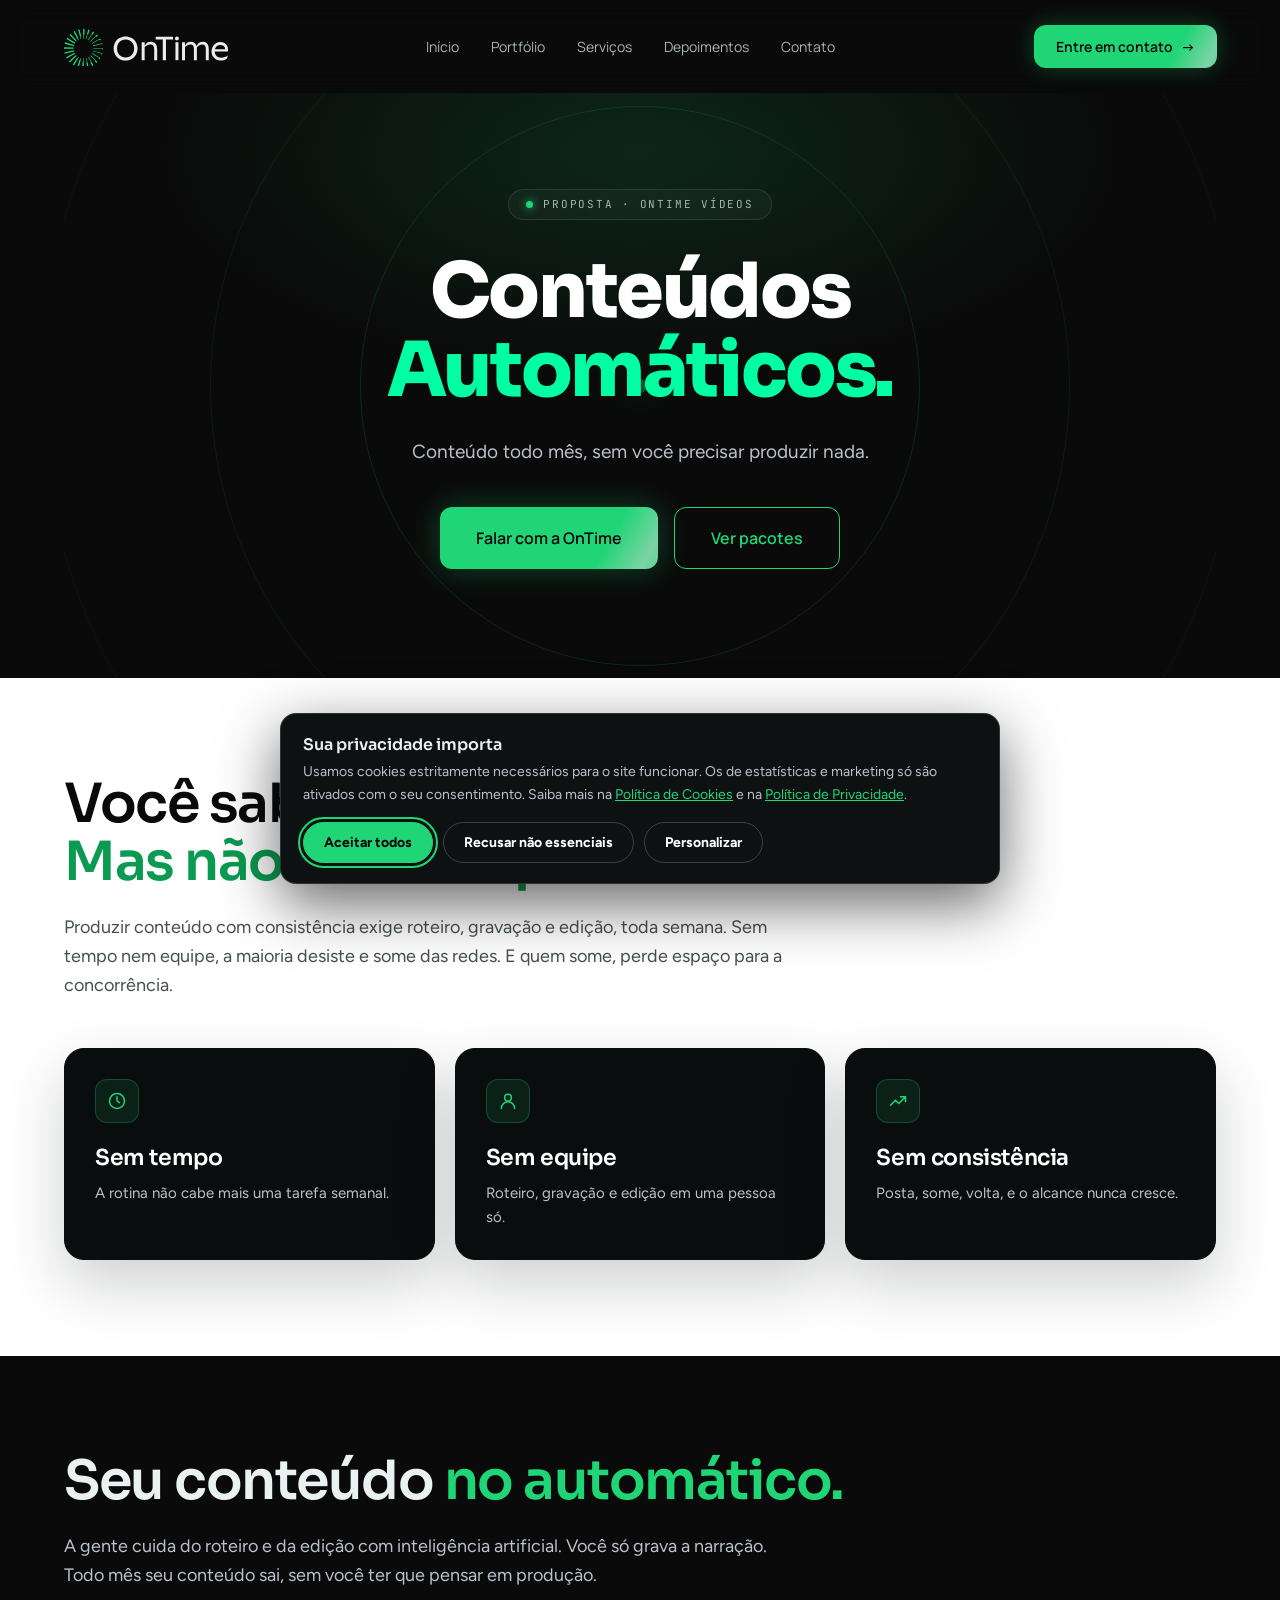
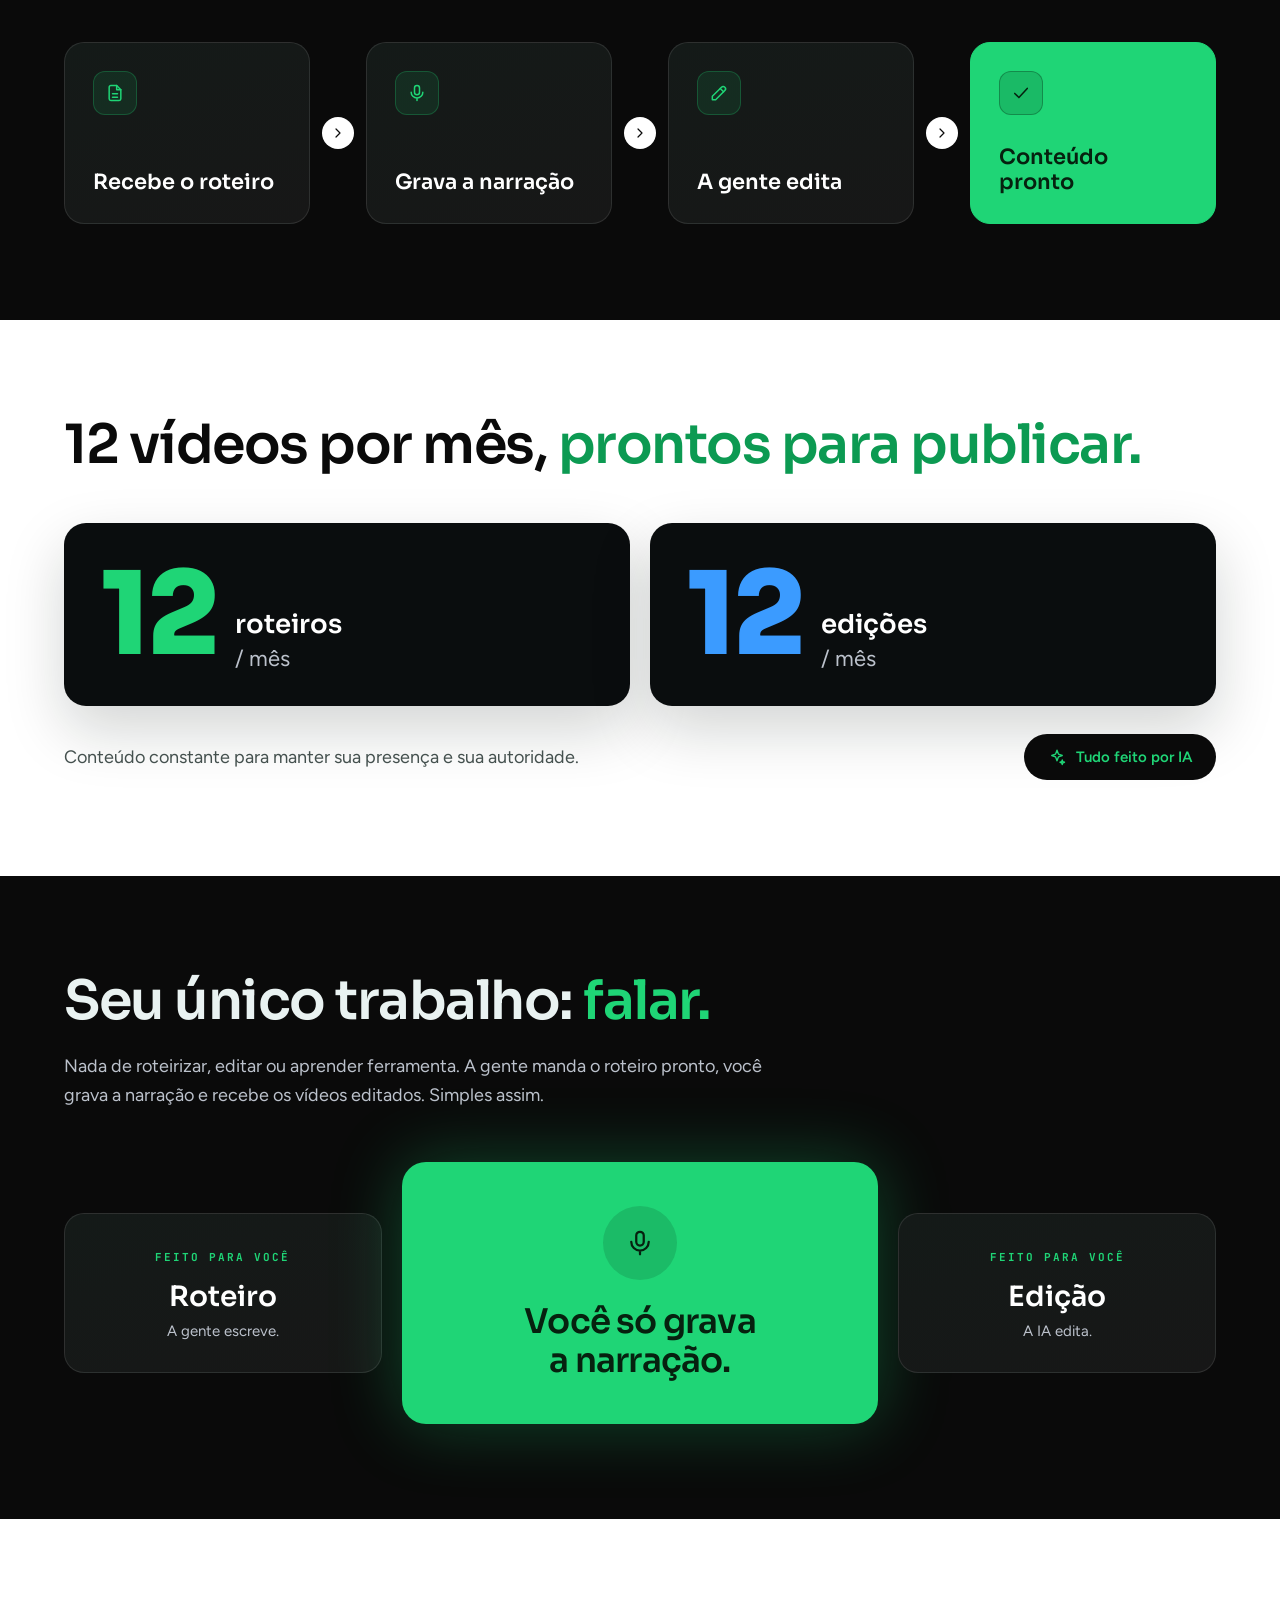
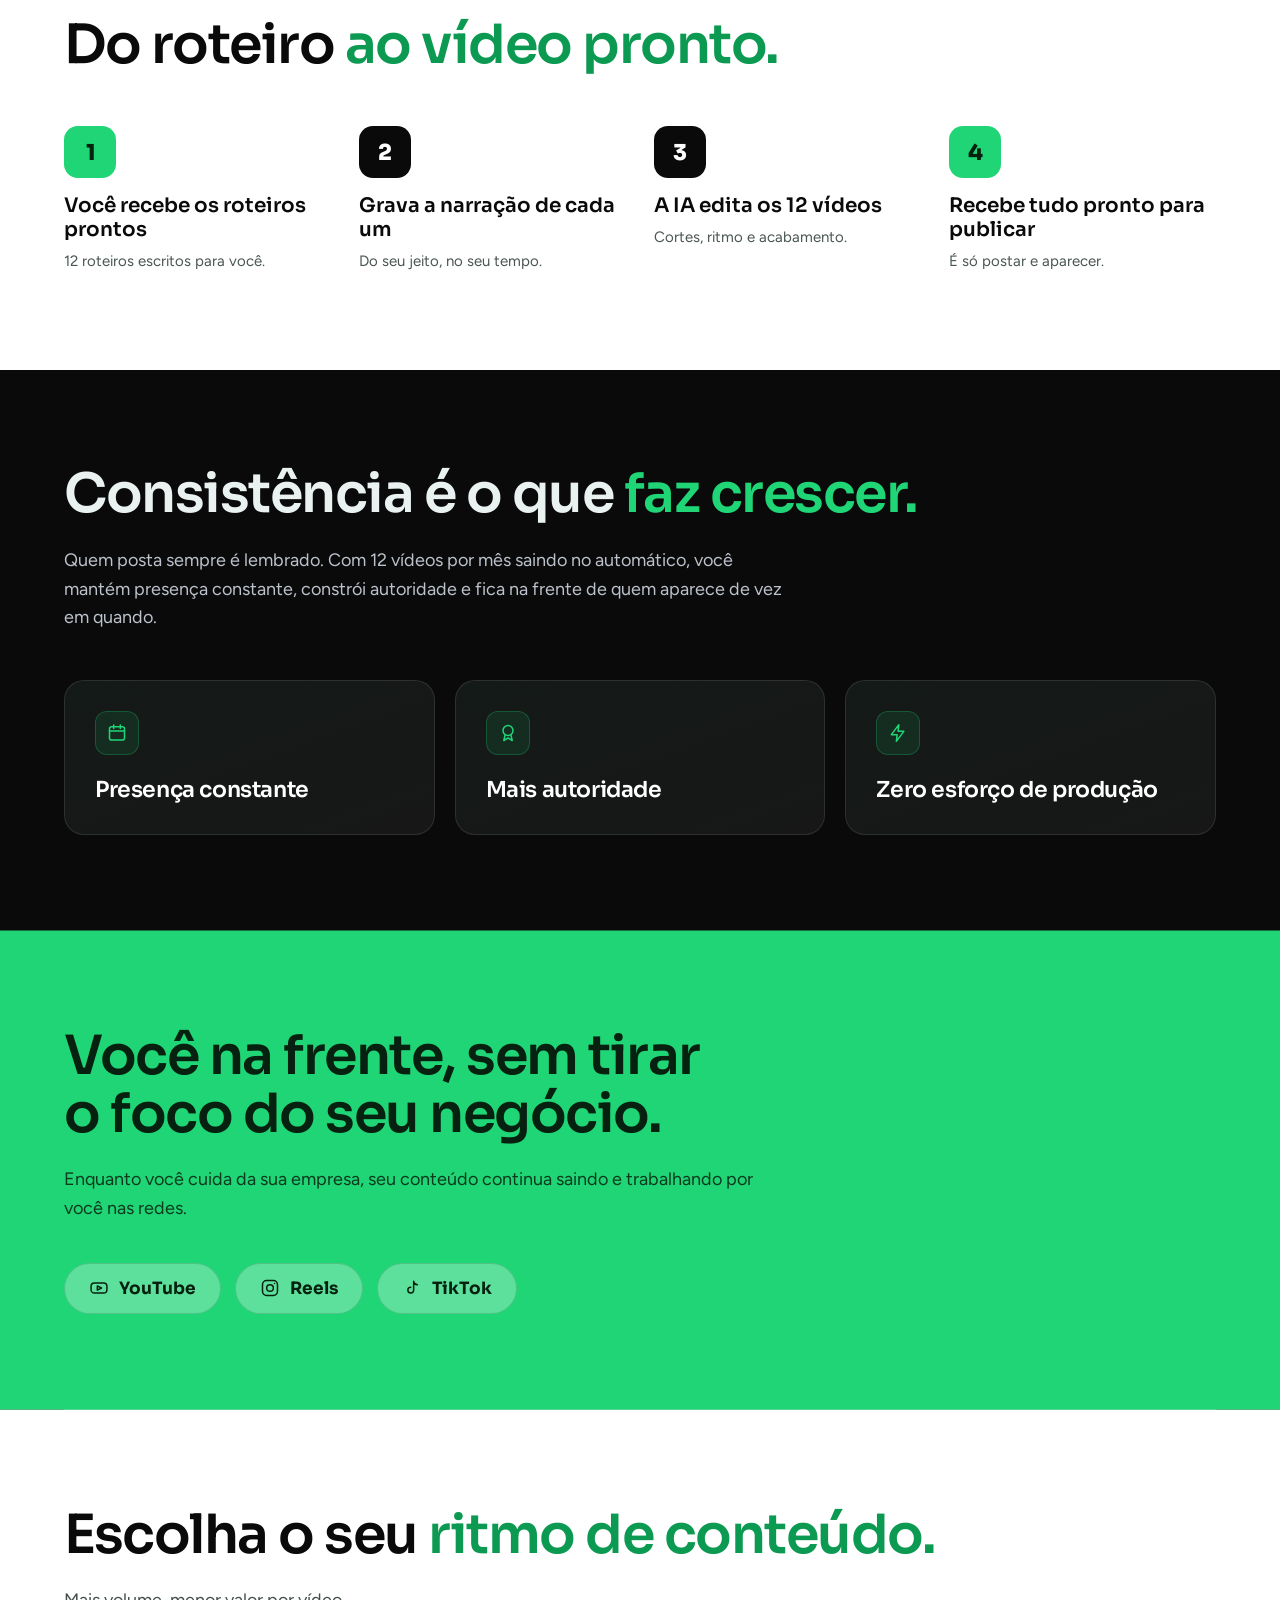
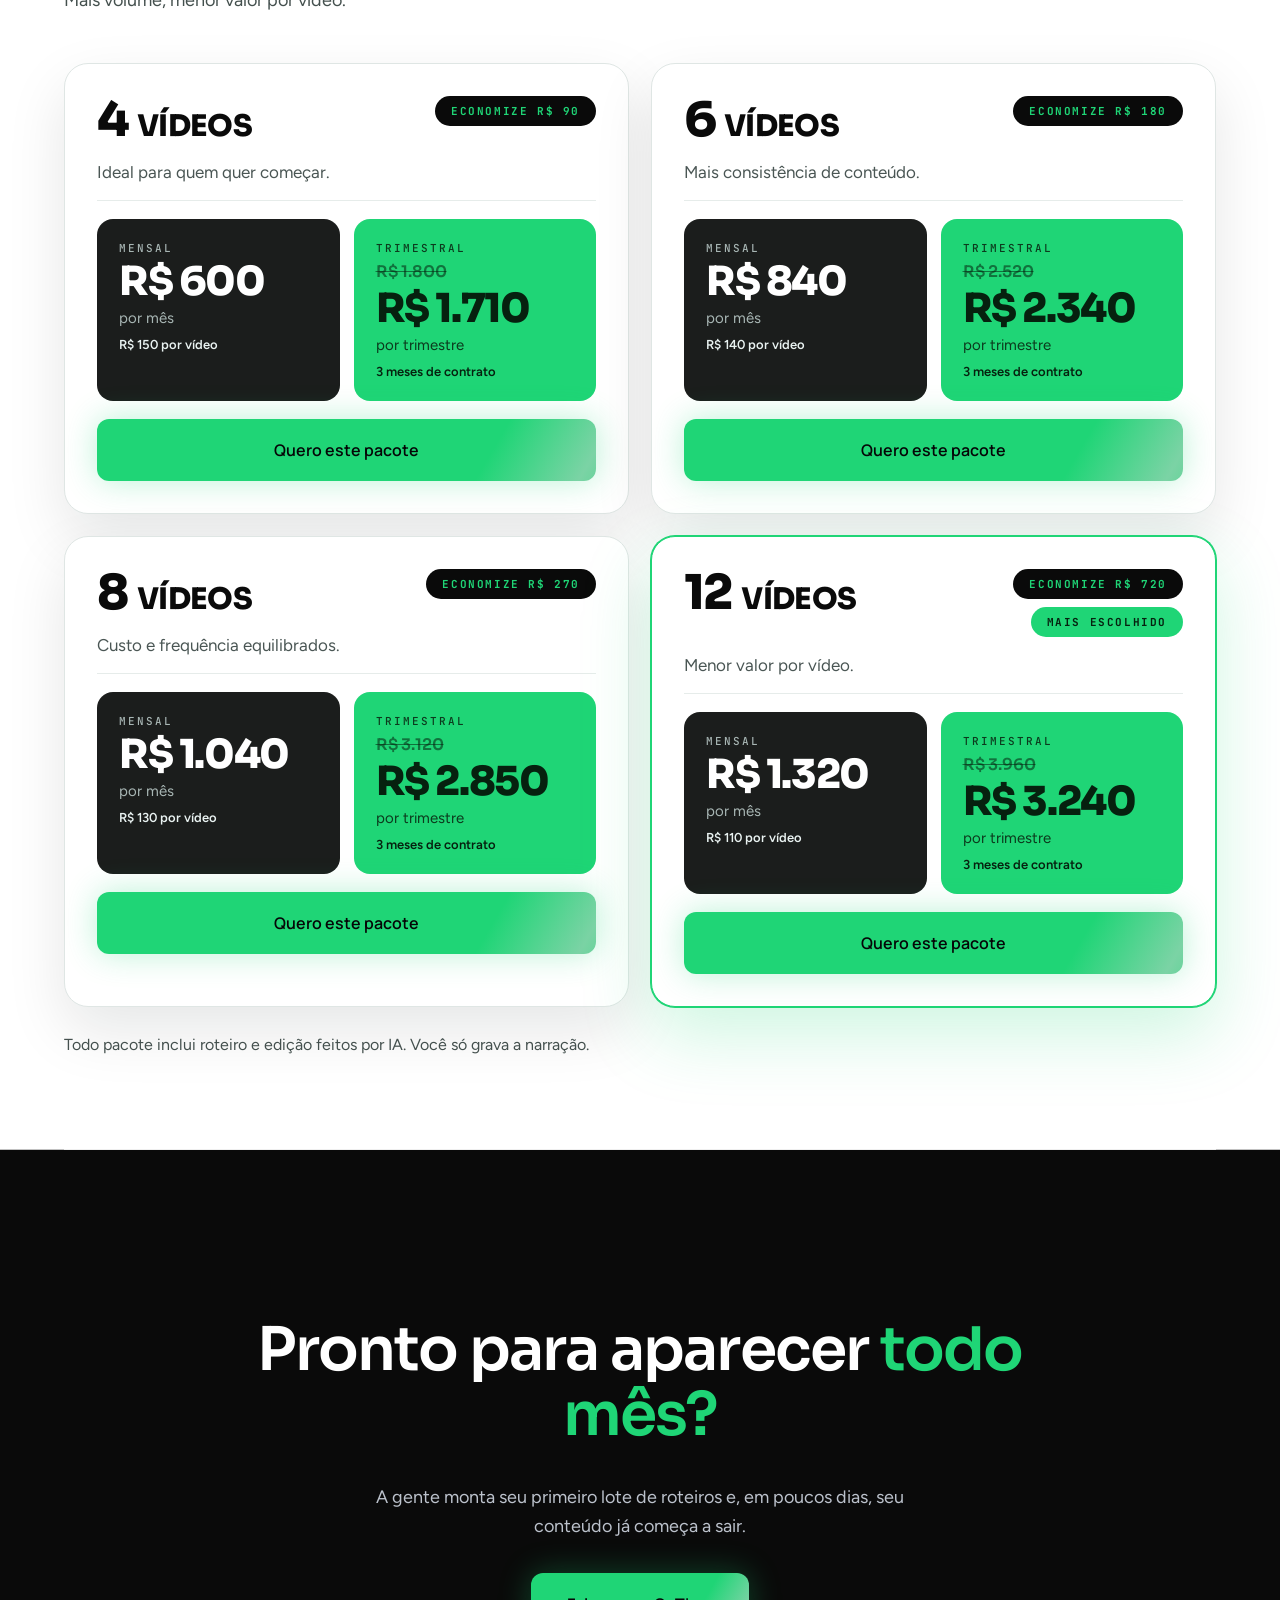
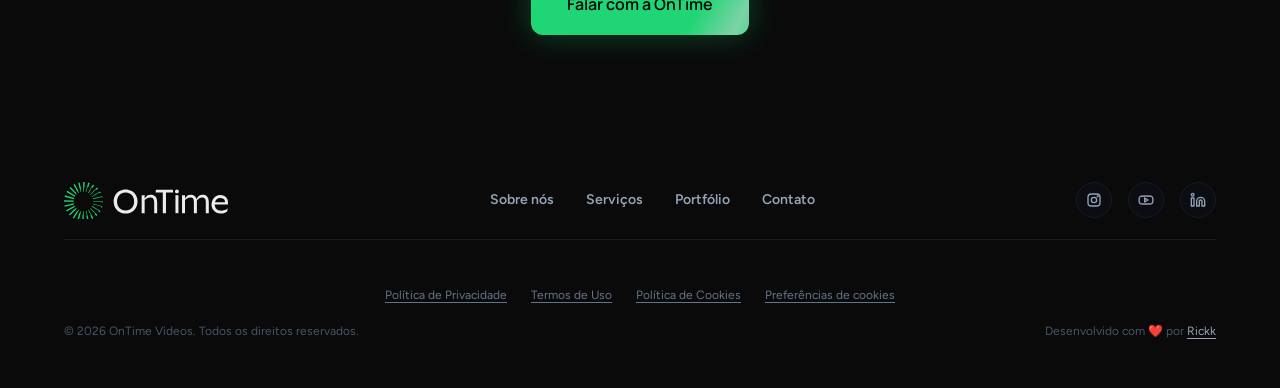
==== conteudos-automaticos/index.html @ 6edbee53 "Site OnTime Videos: landing, portfólio, páginas de serviços e painel Landing page estática com hero " ====
<!doctype html>
<html lang="pt-BR">
<head>
<meta charset="utf-8">
<meta name="viewport" content="width=device-width, initial-scale=1">
<title>Conteúdos Automáticos: Vídeos com IA todo mês, sem você produzir nada | OnTime</title>
<meta name="description" content="A OnTime escreve o roteiro e edita com inteligência artificial. Você só grava a narração e recebe de 4 a 12 vídeos por mês prontos para publicar.">
<link rel="canonical" href="https://www.ontimevideos.com/conteudos-automaticos/">
<meta name="robots" content="index,follow,max-image-preview:large">
<meta name="theme-color" content="#0a0a0a">
<meta name="color-scheme" content="dark">
<meta name="author" content="OnTime">
<meta property="og:type" content="website">
<meta property="og:site_name" content="OnTime">
<meta property="og:locale" content="pt_BR">
<meta property="og:title" content="Conteúdos Automáticos: Vídeos com IA todo mês, sem você produzir nada | OnTime">
<meta property="og:description" content="A OnTime escreve o roteiro e edita com inteligência artificial. Você só grava a narração e recebe de 4 a 12 vídeos por mês prontos para publicar.">
<meta property="og:url" content="https://www.ontimevideos.com/conteudos-automaticos/">
<meta property="og:image" content="https://www.ontimevideos.com/assets/og-image.png">
<meta property="og:image:width" content="1200">
<meta property="og:image:height" content="630">
<meta property="og:image:alt" content="OnTime: Faça seus vídeos com quem entende do assunto">
<meta name="twitter:card" content="summary_large_image">
<meta name="twitter:title" content="Conteúdos Automáticos: Vídeos com IA todo mês, sem você produzir nada | OnTime">
<meta name="twitter:description" content="A OnTime escreve o roteiro e edita com inteligência artificial. Você só grava a narração e recebe de 4 a 12 vídeos por mês prontos para publicar.">
<meta name="twitter:image" content="https://www.ontimevideos.com/assets/og-image.png">
<link rel="icon" href="../assets/favicon.svg" type="image/svg+xml">
<link rel="manifest" href="../manifest.webmanifest">
<script type="application/ld+json">{"@context":"https://schema.org","@type":"BreadcrumbList","itemListElement":[{"@type":"ListItem","position":1,"name":"Início","item":"https://www.ontimevideos.com/"},{"@type":"ListItem","position":2,"name":"Conteúdos Automáticos","item":"https://www.ontimevideos.com/conteudos-automaticos/"}]}</script>
<link rel="preconnect" href="https://fonts.googleapis.com">
<link rel="preconnect" href="https://fonts.gstatic.com" crossorigin>
<link href="https://fonts.googleapis.com/css2?family=Figtree:wght@400;600;700;800&family=JetBrains+Mono:wght@400;500&family=Manrope:wght@400;600&family=Sora:wght@200;300;400;600;800&display=swap" rel="stylesheet">
<link rel="stylesheet" href="../styles.css?v=110">
<link rel="stylesheet" href="../legal.css?v=25">
<link rel="stylesheet" href="../planejamento.css?v=4">
</head>
<body>
<script>document.documentElement.classList.add("js")</script>
<a class="skip" href="#conteudo">Pular para o conteúdo</a>
<header class="nav" id="top">
  <div class="nav__in">
    <a href="../" class="nav__logo" aria-label="OnTime"><svg xmlns="http://www.w3.org/2000/svg" viewBox="0 0 164 39" fill="none"><g fill="#1fd576"><path transform="translate(29.26 21.15)" d="M9.65 1.49L9.09 1.48C9.12 1.22 9.14 0.64 9.13 0.62L0.00 0.62L0.00 0.00L9.67 0.09L9.65 1.49Z"/><path transform="translate(0.39 23.18)" d="M9.70 1.20L0.34 3.62L0.00 2.26L9.42 0.00C9.49 0.41 9.58 0.81 9.70 1.20Z"/><path transform="translate(28.84 16.20)" d="M9.70 1.36L9.04 1.52C8.97 1.24 8.88 0.97 8.78 0.70L0.16 3.02C0.11 2.82 0.06 2.62 0.00 2.42L9.36 0.00L9.70 1.36Z"/><path transform="translate(2.06 25.73)" d="M9.10 0.98L0.68 5.75L0.00 4.52L8.33 0.00C8.39 0.20 8.46 0.40 8.53 0.60L8.79 0.45C8.89 0.63 8.99 0.81 9.10 0.98L9.10 0.98Z"/><path transform="translate(27.78 11.52)" d="M9.10 1.23L8.01 1.82C7.84 1.59 7.67 1.37 7.49 1.15L0.31 5.30C0.21 5.12 0.11 4.94 0.00 4.77L8.42 0.00L9.10 1.23L9.10 1.23Z"/><path transform="translate(4.91 28.25)" d="M7.88 0.44L0.97 7.23L0.00 6.22L6.55 0.00C6.66 0.19 6.77 0.38 6.88 0.57L7.44 0.01C7.58 0.16 7.73 0.30 7.88 0.44L7.88 0.44Z"/><path transform="translate(26.14 7.53)" d="M7.88 1.01L6.31 2.49C6.09 2.33 5.85 2.18 5.62 2.03L0.44 7.22C0.30 7.07 0.15 6.93 0.00 6.79L6.90 0.00L7.88 1.01L7.88 1.01Z"/><path transform="translate(8.76 29.87)" d="M6.12 0.31L1.20 8.65L0.00 7.93L4.38 0.79C4.52 0.96 4.68 1.13 4.83 1.29L5.58 0.00C5.75 0.11 5.93 0.21 6.12 0.31L6.12 0.31Z"/><path transform="translate(24.06 4.48)" d="M6.12 0.72L4.39 3.54C4.13 3.46 3.87 3.39 3.61 3.32L0.54 8.65C0.36 8.54 0.18 8.44 0.00 8.35L4.91 0.00L6.11 0.72L6.12 0.72Z"/><path transform="translate(0.00 20.36)" d="M9.67 1.49L0.00 1.40L0.02 0.00L9.71 0.26C9.68 0.55 9.67 1.38 9.67 1.49L9.67 1.49Z"/><path transform="translate(13.34 30.91)" d="M3.94 0.16L1.35 9.49L0.00 9.10L2.13 1.91C2.32 2.05 2.52 2.19 2.72 2.32L3.34 0.00C3.54 0.06 3.74 0.11 3.94 0.16L3.94 0.16Z"/><path transform="translate(21.66 2.60)" d="M3.94 0.39L2.64 4.75C2.38 4.75 2.12 4.75 1.86 4.76L0.60 9.49C0.40 9.43 0.20 9.38 0.00 9.34L2.59 0.00L3.94 0.39Z"/><path transform="translate(19.11 2.00)" d="M1.49 0.02L1.34 5.80C1.09 5.86 0.86 5.93 0.62 6.01L0.62 9.69C0.53 9.68 0.44 9.68 0.35 9.68C0.24 9.68 0.12 9.69 0.00 9.69L0.09 0.00L1.49 0.02Z"/><path transform="translate(18.33 31.31)" d="M1.49 0.00L1.40 9.69L0.00 9.67L0.17 3.24C0.40 3.33 0.64 3.42 0.87 3.51L0.87 0.00C0.96 0.01 1.05 0.01 1.14 0.01C1.26 0.01 1.37 0.00 1.49 0.00Z"/><path transform="translate(14.18 2.39)" d="M3.01 9.56C2.81 9.61 2.61 9.66 2.41 9.72L0.00 0.34L1.36 0.00L2.97 6.72C2.76 6.83 2.55 6.95 2.35 7.07L3.01 9.56L3.01 9.56Z"/><path transform="translate(21.75 30.89)" d="M1.65 9.72L0.44 4.64C0.70 4.68 0.96 4.71 1.22 4.73L0.00 0.16C0.20 0.12 0.40 0.06 0.59 0.00L3.01 9.38L1.65 9.72L1.65 9.72Z"/><path transform="translate(9.51 4.06)" d="M5.29 8.80C5.11 8.90 4.93 9.01 4.76 9.12L0.00 0.68L1.23 0.00L4.97 6.92C4.80 7.07 4.64 7.23 4.47 7.38L5.29 8.80L5.29 8.80Z"/><path transform="translate(24.14 29.82)" d="M4.07 9.12L2.19 5.66C2.46 5.62 2.73 5.56 2.99 5.51L0.00 0.31C0.18 0.22 0.36 0.11 0.53 0.00L5.29 8.43L4.07 9.12L4.07 9.12Z"/><path transform="translate(5.52 6.92)" d="M7.21 7.45C7.06 7.59 6.92 7.74 6.78 7.89L0.00 0.98L1.01 0.00L6.94 6.27C6.82 6.45 6.69 6.63 6.57 6.81L7.21 7.45L7.21 7.45Z"/><path transform="translate(26.21 28.19)" d="M6.20 7.89L4.35 5.93C4.60 5.81 4.85 5.67 5.09 5.54L0.00 0.44C0.15 0.30 0.30 0.15 0.44 0.00L7.21 6.92L6.20 7.89L6.20 7.89Z"/><path transform="translate(2.48 10.78)" d="M8.64 5.59C8.53 5.77 8.43 5.94 8.33 6.13L8.08 5.98L0.00 1.20L0.72 0.00L8.56 4.82C8.47 5.01 8.39 5.20 8.31 5.40L8.64 5.59L8.64 5.59Z"/><path transform="translate(27.82 26.10)" d="M7.91 6.12L6.52 5.26C6.72 5.06 6.91 4.86 7.10 4.64L0.00 0.54C0.11 0.36 0.21 0.18 0.31 0.00L8.64 4.92L7.91 6.12Z"/><path transform="translate(0.59 15.36)" d="M9.67 2.76C9.53 3.14 9.41 3.54 9.32 3.94L9.31 3.94L0.00 1.35L0.39 0.00L9.67 2.76Z"/><path transform="translate(28.87 23.70)" d="M9.09 3.94L8.24 3.69C8.36 3.43 8.47 3.17 8.58 2.90L0.00 0.60C0.06 0.40 0.11 0.20 0.15 0.00L9.47 2.59L9.09 3.94L9.09 3.94Z"/></g><g fill="#ececec"><path transform="translate(49.64 9.45)" d="M18.04 1.57C16.22 0.52 14.19 0.00 11.95 0.00C9.70 0.00 7.67 0.52 5.86 1.57C4.04 2.62 2.61 4.06 1.57 5.88C0.52 7.71 0.00 9.76 0.00 12.03C0.00 14.31 0.53 16.36 1.59 18.19C2.64 20.01 4.08 21.45 5.91 22.50C7.73 23.55 9.74 24.07 11.95 24.07C14.15 24.07 16.17 23.55 17.99 22.50C19.81 21.45 21.25 20.01 22.31 18.19C23.37 16.36 23.90 14.31 23.90 12.03C23.90 9.76 23.37 7.71 22.33 5.88C21.28 4.06 19.85 2.62 18.04 1.57L18.04 1.57ZM19.28 16.98C18.48 18.35 17.42 19.36 16.12 20.04C14.82 20.71 13.43 21.05 11.95 21.05C10.47 21.05 9.08 20.71 7.77 20.04C6.47 19.36 5.41 18.35 4.61 16.98C3.80 15.62 3.40 13.97 3.40 12.03C3.40 10.10 3.80 8.45 4.61 7.09C5.41 5.72 6.47 4.71 7.77 4.03C9.08 3.35 10.47 3.02 11.95 3.02C13.42 3.02 14.82 3.35 16.12 4.03C17.42 4.71 18.48 5.72 19.28 7.09C20.09 8.45 20.49 10.10 20.49 12.03C20.49 13.97 20.09 15.62 19.28 16.98Z"/><path transform="translate(77.67 14.86)" d="M9.19 0.00C7.80 0.00 6.60 0.28 5.50 0.75L2.98 3.69L2.98 0.36L0.00 0.36L0.00 18.30L2.98 18.30L2.98 5.26C3.97 4.19 5.85 2.63 8.51 2.63C11.03 2.63 12.52 3.91 12.52 7.78L12.52 18.30L15.50 18.30L15.50 7.53C15.50 2.13 12.73 0.00 9.19 0.00Z"/><path transform="translate(91.63 9.80)" d="M0.25 0.00L0.00 2.81L7.16 2.81L7.16 23.36L10.35 23.36L10.35 2.81L17.54 2.81L17.29 0.00L0.25 0.00Z"/><path transform="translate(111.45 15.22)" d="M2.98 0.00L0.00 0.00L0.00 17.94L2.98 17.94L2.98 0.00Z"/><path transform="translate(147.51 15.11)" d="M16.49 7.28C16.49 5.74 16.16 4.42 15.50 3.32C14.84 2.22 13.93 1.39 12.77 0.83C11.61 0.28 10.31 0.00 8.87 0.00C7.26 0.00 5.78 0.40 4.42 1.21C3.06 2.01 1.98 3.13 1.19 4.55C0.40 5.97 0.00 7.56 0.00 9.31C0.00 11.06 0.42 12.74 1.26 14.12C2.10 15.51 3.22 16.57 4.61 17.32C6.01 18.07 7.52 18.44 9.15 18.44C10.59 18.44 11.85 18.25 12.93 17.87C14.00 17.49 14.90 17.01 15.61 16.42L16.17 13.29L16.10 13.29C15.32 14.00 14.36 14.57 13.21 14.99C12.07 15.42 10.88 15.63 9.65 15.63C7.68 15.63 6.12 15.08 4.95 13.96C3.87 12.94 3.29 11.44 3.20 9.49L16.32 9.49C16.43 8.71 16.50 7.97 16.50 7.29L16.49 7.28ZM3.41 7.07C3.64 6.11 4.07 5.28 4.68 4.57C5.68 3.42 7.02 2.84 8.73 2.84C10.15 2.84 11.29 3.21 12.17 3.94C13.04 4.68 13.52 5.72 13.59 7.07L3.41 7.07L3.41 7.07Z"/><path transform="translate(110.97 9.45)" d="M1.95 3.91C3.03 3.91 3.90 3.03 3.90 1.95C3.90 0.87 3.03 0.00 1.95 0.00C0.87 0.00 0.00 0.87 0.00 1.95C0.00 3.03 0.87 3.91 1.95 3.91Z"/><path transform="translate(118.03 14.86)" d="M20.75 0.00C19.30 0.00 17.91 0.39 16.63 1.14L14.40 4.23C13.51 0.96 11.31 0.00 8.97 0.00C7.55 0.00 6.21 0.36 5.04 1.00L2.98 3.70L2.98 0.36L0.00 0.36L0.00 18.30L2.98 18.30L2.98 5.26C4.01 4.19 5.64 2.63 8.51 2.63C10.71 2.63 11.88 3.55 11.88 7.28L11.88 18.30L14.86 18.30L14.86 5.59C15.87 4.29 17.66 2.63 20.32 2.63C22.20 2.63 23.77 3.45 23.77 7.28L23.77 18.30L26.75 18.30L26.75 7.03C26.75 1.63 23.66 0.00 20.75 0.00L20.75 0.00Z"/></g></svg></a>
    <nav class="nav__links" aria-label="Principal">
      <a href="../">Início</a>
      <a href="../portfolio/">Portfólio</a>
      <a href="../#servicos">Serviços</a>
      <a href="../#depoimentos">Depoimentos</a>
      <a href="#contato">Contato</a>
    </nav>
    <a href="https://api.whatsapp.com/send/?phone=14693275704&amp;text=Vim+pelo+site+da+OnTime+e+quero+saber+mais+sobre+as+edi%C3%A7%C3%B5es&amp;type=phone_number&amp;app_absent=0" class="nav__cta" target="_blank" rel="noopener noreferrer">Entre em contato</a>
  </div>
</header>

<main id="conteudo" tabindex="-1">
  <section class="pe-hero wrap">
    <span class="rec"><i></i>PROPOSTA · ONTIME VÍDEOS</span>
    <h1>Conteúdos <span class="g">Automáticos.</span></h1>
    <p class="pe-hero__sub">Conteúdo todo mês, sem você precisar produzir nada.</p>
    <div class="pe-hero__ctas">
      <a href="https://api.whatsapp.com/send/?phone=14693275704&amp;text=Vim+pelo+site+da+OnTime+e+quero+saber+mais+sobre+os+Conte%C3%BAdos+Autom%C3%A1ticos&amp;type=phone_number&amp;app_absent=0" class="btn btn--grad" target="_blank" rel="noopener noreferrer">Falar com a OnTime</a>
      <a href="#pacotes" class="btn btn--outline">Ver pacotes</a>
    </div>
    <div class="pe-rings" aria-hidden="true"><i></i><i></i><i></i><b></b></div>
  </section>

  <section class="pe-sec wrap light" aria-labelledby="ca-problema">
    <header class="pe-head reveal"><h2 id="ca-problema">Você sabe que precisa postar.<br><span class="g">Mas não tem tempo.</span></h2>
    <p>Produzir conteúdo com consistência exige roteiro, gravação e edição, toda semana. Sem tempo nem equipe, a maioria desiste e some das redes. E quem some, perde espaço para a concorrência.</p></header>
    <div class="pe-c3"><article class="pe-card reveal"><span class="pe-ico"><svg width="20" height="20" viewBox="0 0 24 24" fill="none" stroke="currentColor" stroke-width="1.8" stroke-linecap="round" stroke-linejoin="round" aria-hidden="true"><circle cx="12" cy="12" r="9"/><path d="M12 7v5l3 2"/></svg></span><h3>Sem tempo</h3><p>A rotina não cabe mais uma tarefa semanal.</p></article><article class="pe-card reveal"><span class="pe-ico"><svg width="20" height="20" viewBox="0 0 24 24" fill="none" stroke="currentColor" stroke-width="1.8" stroke-linecap="round" stroke-linejoin="round" aria-hidden="true"><circle cx="12" cy="8" r="4"/><path d="M4 21a8 8 0 0 1 16 0"/></svg></span><h3>Sem equipe</h3><p>Roteiro, gravação e edição em uma pessoa só.</p></article><article class="pe-card reveal"><span class="pe-ico"><svg width="20" height="20" viewBox="0 0 24 24" fill="none" stroke="currentColor" stroke-width="1.8" stroke-linecap="round" stroke-linejoin="round" aria-hidden="true"><path d="m3 17 6-6 4 4 8-8M15 7h6v6"/></svg></span><h3>Sem consistência</h3><p>Posta, some, volta, e o alcance nunca cresce.</p></article></div>
  </section>

  <section class="pe-sec wrap" aria-labelledby="ca-solucao">
    <header class="pe-head reveal"><h2 id="ca-solucao">Seu conteúdo <span class="g">no automático.</span></h2>
    <p>A gente cuida do roteiro e da edição com inteligência artificial. Você só grava a narração. Todo mês seu conteúdo sai, sem você ter que pensar em produção.</p></header>
    <div class="pe-flow ca-flow"><article class="pe-flow__c reveal"><span class="pe-ico"><svg width="20" height="20" viewBox="0 0 24 24" fill="none" stroke="currentColor" stroke-width="1.8" stroke-linecap="round" stroke-linejoin="round" aria-hidden="true"><path d="M14 3H7a2 2 0 0 0-2 2v14a2 2 0 0 0 2 2h10a2 2 0 0 0 2-2V8z"/><path d="M14 3v5h5M9 13h6M9 17h6"/></svg></span><h3>Recebe o roteiro</h3></article><span class="pe-flow__a" aria-hidden="true"><svg width="16" height="16" viewBox="0 0 24 24" fill="none" stroke="currentColor" stroke-width="1.8" stroke-linecap="round" stroke-linejoin="round" aria-hidden="true"><path d="m9 6 6 6-6 6"/></svg></span><article class="pe-flow__c reveal"><span class="pe-ico"><svg width="20" height="20" viewBox="0 0 24 24" fill="none" stroke="currentColor" stroke-width="1.8" stroke-linecap="round" stroke-linejoin="round" aria-hidden="true"><rect x="9" y="3" width="6" height="11" rx="3"/><path d="M5 11a7 7 0 0 0 14 0M12 18v3"/></svg></span><h3>Grava a narração</h3></article><span class="pe-flow__a" aria-hidden="true"><svg width="16" height="16" viewBox="0 0 24 24" fill="none" stroke="currentColor" stroke-width="1.8" stroke-linecap="round" stroke-linejoin="round" aria-hidden="true"><path d="m9 6 6 6-6 6"/></svg></span><article class="pe-flow__c reveal"><span class="pe-ico"><svg width="20" height="20" viewBox="0 0 24 24" fill="none" stroke="currentColor" stroke-width="1.8" stroke-linecap="round" stroke-linejoin="round" aria-hidden="true"><path d="M4 20h4L19 9a2.8 2.8 0 0 0-4-4L4 16z"/><path d="m13.5 6.5 4 4"/></svg></span><h3>A gente edita</h3></article><span class="pe-flow__a" aria-hidden="true"><svg width="16" height="16" viewBox="0 0 24 24" fill="none" stroke="currentColor" stroke-width="1.8" stroke-linecap="round" stroke-linejoin="round" aria-hidden="true"><path d="m9 6 6 6-6 6"/></svg></span><article class="pe-flow__c reveal pe-flow__last"><span class="pe-ico"><svg width="20" height="20" viewBox="0 0 24 24" fill="none" stroke="currentColor" stroke-width="1.8" stroke-linecap="round" stroke-linejoin="round" aria-hidden="true"><path d="m4.5 12.5 5 5 10-11"/></svg></span><h3>Conteúdo pronto</h3></article></div>
  </section>

  <section class="pe-sec wrap light" aria-labelledby="ca-recebe">
    <header class="pe-head reveal"><h2 id="ca-recebe">12 vídeos por mês, <span class="g">prontos para publicar.</span></h2></header>
    <div class="ca-stats">
      <article class="ca-stat reveal"><strong class="pe-n pe-n--g" data-count="12">12</strong><div><h3>roteiros</h3><p>/ mês</p></div></article>
      <article class="ca-stat reveal"><strong class="pe-n pe-n--b" data-count="12">12</strong><div><h3>edições</h3><p>/ mês</p></div></article>
    </div>
    <div class="ca-line reveal"><p>Conteúdo constante para manter sua presença e sua autoridade.</p><span class="ca-ai"><svg width="18" height="18" viewBox="0 0 24 24" fill="none" stroke="currentColor" stroke-width="1.8" stroke-linecap="round" stroke-linejoin="round" aria-hidden="true"><path d="M12 3l1.9 5.1L19 10l-5.1 1.9L12 17l-1.9-5.1L5 10l5.1-1.9z"/><path d="M19 16l.8 2.2L22 19l-2.2.8L19 22l-.8-2.2L16 19l2.2-.8z"/></svg>Tudo feito por IA</span></div>
  </section>

  <section class="pe-sec wrap" aria-labelledby="ca-esforco">
    <header class="pe-head reveal"><h2 id="ca-esforco">Seu único trabalho: <span class="g">falar.</span></h2>
    <p>Nada de roteirizar, editar ou aprender ferramenta. A gente manda o roteiro pronto, você grava a narração e recebe os vídeos editados. Simples assim.</p></header>
    <div class="ca-trio">
      <article class="ca-side reveal"><span class="ca-side__k">FEITO PARA VOCÊ</span><h3>Roteiro</h3><p>A gente escreve.</p></article>
      <article class="ca-mid reveal"><span class="ca-mid__ico"><svg width="20" height="20" viewBox="0 0 24 24" fill="none" stroke="currentColor" stroke-width="1.8" stroke-linecap="round" stroke-linejoin="round" aria-hidden="true"><rect x="9" y="3" width="6" height="11" rx="3"/><path d="M5 11a7 7 0 0 0 14 0M12 18v3"/></svg></span><h3>Você só grava<br>a narração.</h3></article>
      <article class="ca-side reveal"><span class="ca-side__k">FEITO PARA VOCÊ</span><h3>Edição</h3><p>A IA edita.</p></article>
    </div>
  </section>

  <section class="pe-sec wrap light" aria-labelledby="ca-como">
    <header class="pe-head reveal"><h2 id="ca-como">Do roteiro <span class="g">ao vídeo pronto.</span></h2></header>
    <ol class="pe-steps ca-steps"><li class="reveal is-g"><b>1</b><h3>Você recebe os roteiros prontos</h3><p>12 roteiros escritos para você.</p></li><li class="reveal"><b>2</b><h3>Grava a narração de cada um</h3><p>Do seu jeito, no seu tempo.</p></li><li class="reveal"><b>3</b><h3>A IA edita os 12 vídeos</h3><p>Cortes, ritmo e acabamento.</p></li><li class="reveal is-g"><b>4</b><h3>Recebe tudo pronto para publicar</h3><p>É só postar e aparecer.</p></li></ol>
  </section>

  <section class="pe-sec wrap" aria-labelledby="ca-porque">
    <header class="pe-head reveal"><h2 id="ca-porque">Consistência é o que <span class="g">faz crescer.</span></h2>
    <p>Quem posta sempre é lembrado. Com 12 vídeos por mês saindo no automático, você mantém presença constante, constrói autoridade e fica na frente de quem aparece de vez em quando.</p></header>
    <div class="pe-c3"><article class="pe-card reveal"><span class="pe-ico"><svg width="20" height="20" viewBox="0 0 24 24" fill="none" stroke="currentColor" stroke-width="1.8" stroke-linecap="round" stroke-linejoin="round" aria-hidden="true"><rect x="3" y="4.5" width="18" height="16" rx="2.5"/><path d="M3 9.5h18M8 2.5v4M16 2.5v4"/></svg></span><h3>Presença constante</h3></article><article class="pe-card reveal"><span class="pe-ico"><svg width="20" height="20" viewBox="0 0 24 24" fill="none" stroke="currentColor" stroke-width="1.8" stroke-linecap="round" stroke-linejoin="round" aria-hidden="true"><circle cx="12" cy="9" r="6"/><path d="m8.5 14-1.5 7 5-3 5 3-1.5-7"/></svg></span><h3>Mais autoridade</h3></article><article class="pe-card reveal"><span class="pe-ico"><svg width="20" height="20" viewBox="0 0 24 24" fill="none" stroke="currentColor" stroke-width="1.8" stroke-linecap="round" stroke-linejoin="round" aria-hidden="true"><path d="M13 2 4 14h7l-1 8 9-12h-7z"/></svg></span><h3>Zero esforço de produção</h3></article></div>
  </section>

  <section class="pe-sec wrap pe-green" aria-labelledby="ca-resultado">
    <header class="pe-head reveal"><h2 id="ca-resultado">Você na frente, sem tirar<br>o foco do seu negócio.</h2>
    <p>Enquanto você cuida da sua empresa, seu conteúdo continua saindo e trabalhando por você nas redes.</p></header>
    <div class="ca-chips reveal"><span><svg width="20" height="20" viewBox="0 0 24 24" fill="none" stroke="currentColor" stroke-width="1.8" stroke-linecap="round" stroke-linejoin="round" aria-hidden="true"><rect x="2.5" y="6" width="19" height="12" rx="4"/><path d="m10 9.5 5 2.5-5 2.5z"/></svg>YouTube</span><span><svg width="20" height="20" viewBox="0 0 24 24" fill="none" stroke="currentColor" stroke-width="1.8" stroke-linecap="round" stroke-linejoin="round" aria-hidden="true"><rect x="3" y="3" width="18" height="18" rx="5"/><circle cx="12" cy="12" r="4"/><path d="M17.5 6.5h.01"/></svg>Reels</span><span><svg width="20" height="20" viewBox="0 0 24 24" fill="none" stroke="currentColor" stroke-width="1.8" stroke-linecap="round" stroke-linejoin="round" aria-hidden="true"><path d="M14 4v10.5a3.5 3.5 0 1 1-3.5-3.5M14 4c.4 2.4 2 4 4.5 4.2"/></svg>TikTok</span></div>
  </section>

  <section class="pe-sec wrap light" id="pacotes" aria-labelledby="ca-pacotes">
    <header class="pe-head reveal"><h2 id="ca-pacotes">Escolha o seu <span class="g">ritmo de conteúdo.</span></h2>
    <p>Mais volume, menor valor por vídeo.</p></header>
    <div class="ca-plans"><article class="ca-plan reveal"><div class="ca-plan__top"><h3>4 <span>VÍDEOS</span></h3><div class="ca-tags"><span class="ca-eco">ECONOMIZE R$ 90</span></div></div><p class="ca-plan__d">Ideal para quem quer começar.</p><div class="ca-boxes"><div class="ca-box"><span class="ca-box__k">MENSAL</span><strong>R$ 600</strong><small>por mês</small><em>R$ 150 por vídeo</em></div><div class="ca-box ca-box--g"><span class="ca-box__k">TRIMESTRAL</span><s>R$ 1.800</s><strong>R$ 1.710</strong><small>por trimestre</small><em>3 meses de contrato</em></div></div><a href="https://api.whatsapp.com/send/?phone=14693275704&amp;text=Vim+pelo+site+da+OnTime+e+quero+o+pacote+de+4+v%C3%ADdeos+de+Conte%C3%BAdos+Autom%C3%A1ticos&amp;type=phone_number&amp;app_absent=0" class="btn btn--grad" target="_blank" rel="noopener noreferrer">Quero este pacote</a></article><article class="ca-plan reveal"><div class="ca-plan__top"><h3>6 <span>VÍDEOS</span></h3><div class="ca-tags"><span class="ca-eco">ECONOMIZE R$ 180</span></div></div><p class="ca-plan__d">Mais consistência de conteúdo.</p><div class="ca-boxes"><div class="ca-box"><span class="ca-box__k">MENSAL</span><strong>R$ 840</strong><small>por mês</small><em>R$ 140 por vídeo</em></div><div class="ca-box ca-box--g"><span class="ca-box__k">TRIMESTRAL</span><s>R$ 2.520</s><strong>R$ 2.340</strong><small>por trimestre</small><em>3 meses de contrato</em></div></div><a href="https://api.whatsapp.com/send/?phone=14693275704&amp;text=Vim+pelo+site+da+OnTime+e+quero+o+pacote+de+6+v%C3%ADdeos+de+Conte%C3%BAdos+Autom%C3%A1ticos&amp;type=phone_number&amp;app_absent=0" class="btn btn--grad" target="_blank" rel="noopener noreferrer">Quero este pacote</a></article><article class="ca-plan reveal"><div class="ca-plan__top"><h3>8 <span>VÍDEOS</span></h3><div class="ca-tags"><span class="ca-eco">ECONOMIZE R$ 270</span></div></div><p class="ca-plan__d">Custo e frequência equilibrados.</p><div class="ca-boxes"><div class="ca-box"><span class="ca-box__k">MENSAL</span><strong>R$ 1.040</strong><small>por mês</small><em>R$ 130 por vídeo</em></div><div class="ca-box ca-box--g"><span class="ca-box__k">TRIMESTRAL</span><s>R$ 3.120</s><strong>R$ 2.850</strong><small>por trimestre</small><em>3 meses de contrato</em></div></div><a href="https://api.whatsapp.com/send/?phone=14693275704&amp;text=Vim+pelo+site+da+OnTime+e+quero+o+pacote+de+8+v%C3%ADdeos+de+Conte%C3%BAdos+Autom%C3%A1ticos&amp;type=phone_number&amp;app_absent=0" class="btn btn--grad" target="_blank" rel="noopener noreferrer">Quero este pacote</a></article><article class="ca-plan ca-plan--best reveal"><div class="ca-plan__top"><h3>12 <span>VÍDEOS</span></h3><div class="ca-tags"><span class="ca-eco">ECONOMIZE R$ 720</span><span class="ca-best">MAIS ESCOLHIDO</span></div></div><p class="ca-plan__d">Menor valor por vídeo.</p><div class="ca-boxes"><div class="ca-box"><span class="ca-box__k">MENSAL</span><strong>R$ 1.320</strong><small>por mês</small><em>R$ 110 por vídeo</em></div><div class="ca-box ca-box--g"><span class="ca-box__k">TRIMESTRAL</span><s>R$ 3.960</s><strong>R$ 3.240</strong><small>por trimestre</small><em>3 meses de contrato</em></div></div><a href="https://api.whatsapp.com/send/?phone=14693275704&amp;text=Vim+pelo+site+da+OnTime+e+quero+o+pacote+de+12+v%C3%ADdeos+de+Conte%C3%BAdos+Autom%C3%A1ticos&amp;type=phone_number&amp;app_absent=0" class="btn btn--grad" target="_blank" rel="noopener noreferrer">Quero este pacote</a></article></div>
    <p class="ca-note reveal">Todo pacote inclui roteiro e edição feitos por IA. Você só grava a narração.</p>
  </section>

  <section class="pe-sec wrap pe-final" id="contato" aria-labelledby="ca-fim">
    <h2 class="pe-final__t reveal" id="ca-fim">Pronto para aparecer <span class="g">todo mês?</span></h2>
    <p class="ca-final__p reveal">A gente monta seu primeiro lote de roteiros e, em poucos dias, seu conteúdo já começa a sair.</p>
    <a href="https://api.whatsapp.com/send/?phone=14693275704&amp;text=Vim+pelo+site+da+OnTime+e+quero+saber+mais+sobre+os+Conte%C3%BAdos+Autom%C3%A1ticos&amp;type=phone_number&amp;app_absent=0" class="btn btn--grad reveal" target="_blank" rel="noopener noreferrer">Falar com a OnTime</a>
  </section>
</main>

<footer class="footer reveal">
  <div class="wrap">
    <div class="footer__top">
      <a href="../" class="nav__logo" aria-label="OnTime"><svg xmlns="http://www.w3.org/2000/svg" viewBox="0 0 164 39" fill="none"><g fill="#1fd576"><path transform="translate(29.26 21.15)" d="M9.65 1.49L9.09 1.48C9.12 1.22 9.14 0.64 9.13 0.62L0.00 0.62L0.00 0.00L9.67 0.09L9.65 1.49Z"/><path transform="translate(0.39 23.18)" d="M9.70 1.20L0.34 3.62L0.00 2.26L9.42 0.00C9.49 0.41 9.58 0.81 9.70 1.20Z"/><path transform="translate(28.84 16.20)" d="M9.70 1.36L9.04 1.52C8.97 1.24 8.88 0.97 8.78 0.70L0.16 3.02C0.11 2.82 0.06 2.62 0.00 2.42L9.36 0.00L9.70 1.36Z"/><path transform="translate(2.06 25.73)" d="M9.10 0.98L0.68 5.75L0.00 4.52L8.33 0.00C8.39 0.20 8.46 0.40 8.53 0.60L8.79 0.45C8.89 0.63 8.99 0.81 9.10 0.98L9.10 0.98Z"/><path transform="translate(27.78 11.52)" d="M9.10 1.23L8.01 1.82C7.84 1.59 7.67 1.37 7.49 1.15L0.31 5.30C0.21 5.12 0.11 4.94 0.00 4.77L8.42 0.00L9.10 1.23L9.10 1.23Z"/><path transform="translate(4.91 28.25)" d="M7.88 0.44L0.97 7.23L0.00 6.22L6.55 0.00C6.66 0.19 6.77 0.38 6.88 0.57L7.44 0.01C7.58 0.16 7.73 0.30 7.88 0.44L7.88 0.44Z"/><path transform="translate(26.14 7.53)" d="M7.88 1.01L6.31 2.49C6.09 2.33 5.85 2.18 5.62 2.03L0.44 7.22C0.30 7.07 0.15 6.93 0.00 6.79L6.90 0.00L7.88 1.01L7.88 1.01Z"/><path transform="translate(8.76 29.87)" d="M6.12 0.31L1.20 8.65L0.00 7.93L4.38 0.79C4.52 0.96 4.68 1.13 4.83 1.29L5.58 0.00C5.75 0.11 5.93 0.21 6.12 0.31L6.12 0.31Z"/><path transform="translate(24.06 4.48)" d="M6.12 0.72L4.39 3.54C4.13 3.46 3.87 3.39 3.61 3.32L0.54 8.65C0.36 8.54 0.18 8.44 0.00 8.35L4.91 0.00L6.11 0.72L6.12 0.72Z"/><path transform="translate(0.00 20.36)" d="M9.67 1.49L0.00 1.40L0.02 0.00L9.71 0.26C9.68 0.55 9.67 1.38 9.67 1.49L9.67 1.49Z"/><path transform="translate(13.34 30.91)" d="M3.94 0.16L1.35 9.49L0.00 9.10L2.13 1.91C2.32 2.05 2.52 2.19 2.72 2.32L3.34 0.00C3.54 0.06 3.74 0.11 3.94 0.16L3.94 0.16Z"/><path transform="translate(21.66 2.60)" d="M3.94 0.39L2.64 4.75C2.38 4.75 2.12 4.75 1.86 4.76L0.60 9.49C0.40 9.43 0.20 9.38 0.00 9.34L2.59 0.00L3.94 0.39Z"/><path transform="translate(19.11 2.00)" d="M1.49 0.02L1.34 5.80C1.09 5.86 0.86 5.93 0.62 6.01L0.62 9.69C0.53 9.68 0.44 9.68 0.35 9.68C0.24 9.68 0.12 9.69 0.00 9.69L0.09 0.00L1.49 0.02Z"/><path transform="translate(18.33 31.31)" d="M1.49 0.00L1.40 9.69L0.00 9.67L0.17 3.24C0.40 3.33 0.64 3.42 0.87 3.51L0.87 0.00C0.96 0.01 1.05 0.01 1.14 0.01C1.26 0.01 1.37 0.00 1.49 0.00Z"/><path transform="translate(14.18 2.39)" d="M3.01 9.56C2.81 9.61 2.61 9.66 2.41 9.72L0.00 0.34L1.36 0.00L2.97 6.72C2.76 6.83 2.55 6.95 2.35 7.07L3.01 9.56L3.01 9.56Z"/><path transform="translate(21.75 30.89)" d="M1.65 9.72L0.44 4.64C0.70 4.68 0.96 4.71 1.22 4.73L0.00 0.16C0.20 0.12 0.40 0.06 0.59 0.00L3.01 9.38L1.65 9.72L1.65 9.72Z"/><path transform="translate(9.51 4.06)" d="M5.29 8.80C5.11 8.90 4.93 9.01 4.76 9.12L0.00 0.68L1.23 0.00L4.97 6.92C4.80 7.07 4.64 7.23 4.47 7.38L5.29 8.80L5.29 8.80Z"/><path transform="translate(24.14 29.82)" d="M4.07 9.12L2.19 5.66C2.46 5.62 2.73 5.56 2.99 5.51L0.00 0.31C0.18 0.22 0.36 0.11 0.53 0.00L5.29 8.43L4.07 9.12L4.07 9.12Z"/><path transform="translate(5.52 6.92)" d="M7.21 7.45C7.06 7.59 6.92 7.74 6.78 7.89L0.00 0.98L1.01 0.00L6.94 6.27C6.82 6.45 6.69 6.63 6.57 6.81L7.21 7.45L7.21 7.45Z"/><path transform="translate(26.21 28.19)" d="M6.20 7.89L4.35 5.93C4.60 5.81 4.85 5.67 5.09 5.54L0.00 0.44C0.15 0.30 0.30 0.15 0.44 0.00L7.21 6.92L6.20 7.89L6.20 7.89Z"/><path transform="translate(2.48 10.78)" d="M8.64 5.59C8.53 5.77 8.43 5.94 8.33 6.13L8.08 5.98L0.00 1.20L0.72 0.00L8.56 4.82C8.47 5.01 8.39 5.20 8.31 5.40L8.64 5.59L8.64 5.59Z"/><path transform="translate(27.82 26.10)" d="M7.91 6.12L6.52 5.26C6.72 5.06 6.91 4.86 7.10 4.64L0.00 0.54C0.11 0.36 0.21 0.18 0.31 0.00L8.64 4.92L7.91 6.12Z"/><path transform="translate(0.59 15.36)" d="M9.67 2.76C9.53 3.14 9.41 3.54 9.32 3.94L9.31 3.94L0.00 1.35L0.39 0.00L9.67 2.76Z"/><path transform="translate(28.87 23.70)" d="M9.09 3.94L8.24 3.69C8.36 3.43 8.47 3.17 8.58 2.90L0.00 0.60C0.06 0.40 0.11 0.20 0.15 0.00L9.47 2.59L9.09 3.94L9.09 3.94Z"/></g><g fill="#ececec"><path transform="translate(49.64 9.45)" d="M18.04 1.57C16.22 0.52 14.19 0.00 11.95 0.00C9.70 0.00 7.67 0.52 5.86 1.57C4.04 2.62 2.61 4.06 1.57 5.88C0.52 7.71 0.00 9.76 0.00 12.03C0.00 14.31 0.53 16.36 1.59 18.19C2.64 20.01 4.08 21.45 5.91 22.50C7.73 23.55 9.74 24.07 11.95 24.07C14.15 24.07 16.17 23.55 17.99 22.50C19.81 21.45 21.25 20.01 22.31 18.19C23.37 16.36 23.90 14.31 23.90 12.03C23.90 9.76 23.37 7.71 22.33 5.88C21.28 4.06 19.85 2.62 18.04 1.57L18.04 1.57ZM19.28 16.98C18.48 18.35 17.42 19.36 16.12 20.04C14.82 20.71 13.43 21.05 11.95 21.05C10.47 21.05 9.08 20.71 7.77 20.04C6.47 19.36 5.41 18.35 4.61 16.98C3.80 15.62 3.40 13.97 3.40 12.03C3.40 10.10 3.80 8.45 4.61 7.09C5.41 5.72 6.47 4.71 7.77 4.03C9.08 3.35 10.47 3.02 11.95 3.02C13.42 3.02 14.82 3.35 16.12 4.03C17.42 4.71 18.48 5.72 19.28 7.09C20.09 8.45 20.49 10.10 20.49 12.03C20.49 13.97 20.09 15.62 19.28 16.98Z"/><path transform="translate(77.67 14.86)" d="M9.19 0.00C7.80 0.00 6.60 0.28 5.50 0.75L2.98 3.69L2.98 0.36L0.00 0.36L0.00 18.30L2.98 18.30L2.98 5.26C3.97 4.19 5.85 2.63 8.51 2.63C11.03 2.63 12.52 3.91 12.52 7.78L12.52 18.30L15.50 18.30L15.50 7.53C15.50 2.13 12.73 0.00 9.19 0.00Z"/><path transform="translate(91.63 9.80)" d="M0.25 0.00L0.00 2.81L7.16 2.81L7.16 23.36L10.35 23.36L10.35 2.81L17.54 2.81L17.29 0.00L0.25 0.00Z"/><path transform="translate(111.45 15.22)" d="M2.98 0.00L0.00 0.00L0.00 17.94L2.98 17.94L2.98 0.00Z"/><path transform="translate(147.51 15.11)" d="M16.49 7.28C16.49 5.74 16.16 4.42 15.50 3.32C14.84 2.22 13.93 1.39 12.77 0.83C11.61 0.28 10.31 0.00 8.87 0.00C7.26 0.00 5.78 0.40 4.42 1.21C3.06 2.01 1.98 3.13 1.19 4.55C0.40 5.97 0.00 7.56 0.00 9.31C0.00 11.06 0.42 12.74 1.26 14.12C2.10 15.51 3.22 16.57 4.61 17.32C6.01 18.07 7.52 18.44 9.15 18.44C10.59 18.44 11.85 18.25 12.93 17.87C14.00 17.49 14.90 17.01 15.61 16.42L16.17 13.29L16.10 13.29C15.32 14.00 14.36 14.57 13.21 14.99C12.07 15.42 10.88 15.63 9.65 15.63C7.68 15.63 6.12 15.08 4.95 13.96C3.87 12.94 3.29 11.44 3.20 9.49L16.32 9.49C16.43 8.71 16.50 7.97 16.50 7.29L16.49 7.28ZM3.41 7.07C3.64 6.11 4.07 5.28 4.68 4.57C5.68 3.42 7.02 2.84 8.73 2.84C10.15 2.84 11.29 3.21 12.17 3.94C13.04 4.68 13.52 5.72 13.59 7.07L3.41 7.07L3.41 7.07Z"/><path transform="translate(110.97 9.45)" d="M1.95 3.91C3.03 3.91 3.90 3.03 3.90 1.95C3.90 0.87 3.03 0.00 1.95 0.00C0.87 0.00 0.00 0.87 0.00 1.95C0.00 3.03 0.87 3.91 1.95 3.91Z"/><path transform="translate(118.03 14.86)" d="M20.75 0.00C19.30 0.00 17.91 0.39 16.63 1.14L14.40 4.23C13.51 0.96 11.31 0.00 8.97 0.00C7.55 0.00 6.21 0.36 5.04 1.00L2.98 3.70L2.98 0.36L0.00 0.36L0.00 18.30L2.98 18.30L2.98 5.26C4.01 4.19 5.64 2.63 8.51 2.63C10.71 2.63 11.88 3.55 11.88 7.28L11.88 18.30L14.86 18.30L14.86 5.59C15.87 4.29 17.66 2.63 20.32 2.63C22.20 2.63 23.77 3.45 23.77 7.28L23.77 18.30L26.75 18.30L26.75 7.03C26.75 1.63 23.66 0.00 20.75 0.00L20.75 0.00Z"/></g></svg></a>
      <nav class="footer__links" aria-label="Rodapé">
        <a href="../">Sobre nós</a><a href="../#servicos">Serviços</a><a href="../portfolio/">Portfólio</a><a href="#contato">Contato</a>
      </nav>
      <div class="socials">
        <a href="https://www.instagram.com/ontime.videos/" target="_blank" rel="noopener noreferrer" aria-label="Instagram"><svg width="16" height="16" viewBox="0 0 24 24" fill="none" stroke="#94a3b8" stroke-width="2" stroke-linecap="round" stroke-linejoin="round"><rect x="3" y="3" width="18" height="18" rx="5"/><circle cx="12" cy="12" r="4"/><circle cx="17.5" cy="6.5" r=".6" fill="#94a3b8"/></svg></a>
        <a href="#" aria-label="YouTube"><svg width="16" height="16" viewBox="0 0 24 24" fill="none" stroke="#94a3b8" stroke-width="2" stroke-linecap="round" stroke-linejoin="round"><path d="M22 8.5a3 3 0 0 0-2-2.1C18 6 12 6 12 6s-6 0-8 .4A3 3 0 0 0 2 8.5 31 31 0 0 0 1.6 12 31 31 0 0 0 2 15.5a3 3 0 0 0 2 2.1c2 .4 8 .4 8 .4s6 0 8-.4a3 3 0 0 0 2-2.1 31 31 0 0 0 .4-3.5 31 31 0 0 0-.4-3.5z"/><path d="M10 9l5 3-5 3z"/></svg></a>
        <a href="#" aria-label="LinkedIn"><svg width="16" height="16" viewBox="0 0 24 24" fill="none" stroke="#94a3b8" stroke-width="2" stroke-linecap="round" stroke-linejoin="round"><path d="M16 8a6 6 0 0 1 6 6v7h-4v-7a2 2 0 0 0-4 0v7h-4v-7a6 6 0 0 1 6-6zM2 9h4v12H2z"/><circle cx="4" cy="4" r="2"/></svg></a>
      </div>
    </div>
    <hr>
    <div class="footer__bottom">
      <nav class="footer__legal" aria-label="Legal"><a href="../politica-de-privacidade/">Política de Privacidade</a><a href="../termos-de-uso/">Termos de Uso</a><a href="../politica-de-cookies/">Política de Cookies</a><button type="button" data-cookie-settings>Preferências de cookies</button></nav>
      
      
      
      <span>© 2026 OnTime Videos. Todos os direitos reservados.</span>
      <span>Desenvolvido com ❤️ por <a href="https://instagram.com/rickkpedroo" target="_blank" rel="noopener noreferrer">Rickk</a></span>
    </div>
  </div>
</footer>
<script src="../script.js?v=110"></script>
<script src="../planejamento.js?v=4"></script>
<script src="../consent.js?v=35" defer></script>
</body>
---- styles.css ----
:root{
  --bg:#0a0a0a; --green:#1fd576; --ink:#e9f2f1; --muted:#a8b6b4; --sub:#bcc2cc; --card:#171717;
  --line:rgba(255,255,255,.1);
  --f-body:'Figtree',sans-serif; --f-head:'Sora',sans-serif; --f-ui:'Manrope',sans-serif; --f-mono:'JetBrains Mono',monospace;
}
*{box-sizing:border-box;margin:0;padding:0}
html{scroll-behavior:smooth;scroll-padding-top:90px}
body{background:var(--bg);color:#fff;font-family:var(--f-body);-webkit-font-smoothing:antialiased;overflow-x:hidden}
a{color:inherit;text-decoration:none}
ul{list-style:none}
.wrap{width:min(1152px,100% - 48px);margin-inline:auto}
.mono{font-family:var(--f-mono)}

.nav{position:sticky;top:0;z-index:20;background:rgba(10,10,10,.8);backdrop-filter:blur(12px)}
.nav__in{display:flex;align-items:center;justify-content:space-between;height:93px;width:min(1153px,100% - 48px);margin-inline:auto}
.nav__logo svg{display:block;width:164px;height:39px}
.nav__links{display:flex;gap:32px;font:400 14px var(--f-ui);color:var(--muted)}
.nav__links a:hover{color:#fff}
.nav__cta{background:#e9f2f1;color:#050607;font:600 14px var(--f-ui);padding:12px 22px;transition:.2s}
.nav__cta:hover{background:var(--green)}

.hero{text-align:center;padding:7px 24px 78px;background:radial-gradient(60% 55% at 50% 10%,rgba(31,213,118,.14),transparent 70%)}
.rec{display:inline-flex;align-items:center;gap:10px;padding:9px 17px;border:1px solid var(--line);background:rgba(255,255,255,.03);border-radius:100px;color:var(--muted);font:400 11px/1 var(--f-mono);letter-spacing:1.76px}
.rec i{width:7px;height:7px;border-radius:50%;background:var(--green);box-shadow:0 0 10px var(--green);animation:pulse 1.6s infinite}
@keyframes pulse{50%{opacity:.35}}
.hero h1{max-width:799px;margin:32px auto 0;font:800 48px/1.1 var(--f-head);letter-spacing:-2px}
.g{color:#00ffa3}
.hero h1 .g{color:#00ffa3}
.hero__sub{max-width:814px;margin:42px auto 0;color:var(--sub);font:400 18px/1.5 var(--f-body)}
.hero__ctas{display:flex;justify-content:center;gap:16px;margin-top:48px;flex-wrap:wrap}
.btn{display:inline-flex;align-items:center;gap:8px;border-radius:100px;transition:.2s}
.btn--outline{border:1px solid var(--green);color:var(--green);font:700 14px var(--f-body);padding:14px 28px}
.btn--outline:hover{background:rgba(31,213,118,.1)}
.btn--grad{background:linear-gradient(120deg,#1fd576 40%,#7bd3a5 50%,#1fd576 60%) 0 0/200% 100%;color:#050607;font:600 16px var(--f-ui);padding:20px 36px;border-radius:12px;box-shadow:0 0 32px rgba(31,213,118,.3)}
.btn--grad:hover{background-position:100% 0;transform:translateY(-2px)}

.marquee{border-block:1px solid var(--line);background:#07090a;overflow:hidden;padding:29px 0}
.marquee__track{display:flex;width:max-content;animation:scroll 40s linear infinite}
.marquee ul{display:flex;flex-shrink:0}
.marquee li{display:flex;align-items:center;gap:40px;padding-right:40px;font:300 34px/1.2 var(--f-head);letter-spacing:-.68px;color:var(--ink);white-space:nowrap}
.marquee li::after{content:"";width:18px;height:18px;background:var(--green);clip-path:polygon(50% 0,62% 38%,100% 50%,62% 62%,50% 100%,38% 62%,0 50%,38% 38%)}
@keyframes scroll{to{transform:translateX(-50%)}}

.services{padding-top:100px}
.services__head{display:grid;grid-template-columns:636px 1fr;gap:48px;align-items:end;margin-bottom:56px}
h2{font-family:var(--f-head)}
.services__head h2{font:400 48px/56px var(--f-head);color:var(--ink)}
.services__head h2 .g{color:var(--green)}
.services__head h2 strong{font-weight:600}
.services__head p{color:var(--sub);font:400 16px/1.6 var(--f-body);padding-bottom:8px}
.bento{display:flex;flex-direction:column;gap:16px}
.bento__row{display:flex;gap:16px}
.bento__row .card{min-width:0;flex:1 1 0}
.js .bento .card{transition:opacity .8s cubic-bezier(.2,.7,.2,1),transform .8s cubic-bezier(.2,.7,.2,1),flex-grow .6s cubic-bezier(.3,.7,.2,1),border-color .3s;transition-delay:var(--d,0s),var(--d,0s),0s,0s}
.card{position:relative;overflow:hidden;display:flex;flex-direction:column;justify-content:space-between;padding:44px;border:1px solid var(--line);border-radius:4px;background:linear-gradient(#0c1011,#08090a);min-height:420px}
.card h3{font:400 28px/1 var(--f-head);letter-spacing:-.56px;color:var(--ink);margin-bottom:18px}
.card p{color:var(--sub);font:400 15px/1.6 var(--f-body)}
.card .more{margin-top:24px;color:var(--green);font:600 14px var(--f-ui);display:inline-flex;gap:8px}
.card .more:hover{text-decoration:underline}
.tag{align-self:flex-start;background:var(--green);color:#050607;font:500 11px/1 var(--f-mono);letter-spacing:1.54px;padding:6px 12px}
.card--edit{flex-grow:4!important;min-height:470px;padding:36px}
.card--ia{flex-grow:5!important;min-height:468px;padding:36px}
.card--plan{flex-grow:7!important;background:radial-gradient(70% 90% at 100% 0,rgba(48,166,133,.28),transparent 60%),#0a0d0e;border-color:rgba(0,224,198,.35);justify-content:flex-end;padding:44px 45px}
.card--plan h3{font-size:40px;letter-spacing:-1.2px}
.card--plan .chip{position:absolute;top:34px;left:0;border:1px solid var(--line);color:#c9d6d4;font:400 11px/1 var(--f-head);letter-spacing:1.54px;padding:7px 13px}
.icon{width:50px;height:50px;display:grid;place-items:center;border:1px solid var(--line);flex-shrink:0}
.card__row{display:flex;align-items:center;gap:10px}
.badge{border:1px solid var(--green);color:var(--green);font:400 11px/1 var(--f-head);letter-spacing:1.54px;padding:7px 11px}
.card--edit .card__body,.card--ia .card__body,.card--cuts .card__body{margin-top:auto}
.wave{display:flex;align-items:flex-end;gap:4px;height:48px;margin:48px 0 24px}
.wave span{flex:1;background:rgba(31,213,118,.55);border-radius:2px;animation:bar 1.4s ease-in-out infinite;transform-origin:bottom}
@keyframes bar{50%{transform:scaleY(.55)}}

.testi{padding-top:100px;text-align:center}
.testi h2{font:800 36px/1.1 var(--f-head);margin-top:16px}
.testi h2 .g{color:var(--green)}
.testi__sub{color:var(--sub);font:400 17px/1.5 var(--f-body);margin:16px 0 56px}
.testi__list{display:grid;grid-template-columns:repeat(3,1fr);gap:24px;align-items:start;text-align:left}

.portfolio{padding-top:100px;text-align:center}
.portfolio header{text-align:left}
.portfolio h2{font:300 52px/1 var(--f-head);letter-spacing:-1.82px;color:var(--ink);margin-top:20px}
.portfolio__list{display:grid;grid-template-columns:repeat(3,1fr);gap:44px;margin:41px auto 26px;max-width:1012px}
.vcard{display:flex;flex-direction:column;background:#0a0d0e;border:1px solid var(--line);text-align:left;aspect-ratio:308/650}
.vcard__media{position:relative;flex:1;background:linear-gradient(#12302c,#0a0d0e 70%)}
.vcard__media span{position:absolute;top:18px;left:18px;color:#5c6b69;font-size:10px}
.play{position:absolute;inset:0;margin:auto;width:66px;height:66px;border-radius:50%;border:1px solid var(--line);background:rgba(255,255,255,.05);display:grid;place-items:center;cursor:pointer;transition:.2s}
.play:hover{background:rgba(31,213,118,.25);border-color:var(--green)}
.vcard__txt{padding:24px 24px 22px;display:flex;flex-direction:column;gap:12px}
.vcard__txt p{color:#c9d6d4;font:400 15px/22.5px var(--f-ui)}
.vcard__txt b{color:var(--ink);font:600 14px var(--f-head)}
.vcard__txt b span{color:var(--sub)}
.portfolio>.btn{margin-top:24px}

.pf-hero{padding:96px 0 0;text-align:center}
.pf-hero h1{font:300 52px/1.1 var(--f-head);letter-spacing:-1.82px;color:var(--ink);margin:20px auto 0;max-width:760px}
.pf-hero p{color:var(--sub);font:400 18px/1.5 var(--f-body);max-width:600px;margin:24px auto 0}
.pf-grid{padding-top:0}
.pf-grid .portfolio__list{margin-top:64px;gap:32px 44px}
.js .pf-hero>*{animation:rise .8s cubic-bezier(.2,.7,.2,1) both}
.js .pf-hero>:nth-child(2){animation-delay:.1s}.js .pf-hero>:nth-child(3){animation-delay:.2s}

.cta{padding-top:88px;padding-bottom:38px}
.cta__box{padding:112px 48px;text-align:center;border:1px solid var(--line);border-radius:4px;background:radial-gradient(80% 100% at 50% 0,rgba(31,213,118,.15),#07090a 60%);display:flex;flex-direction:column;align-items:center;gap:28px}
.cta h2{font:200 76px/76px var(--f-head);letter-spacing:-3.8px;color:var(--ink)}
.cta h2 .g{color:var(--green)}

.footer{padding:49px 0 50px}
.footer__top{display:flex;align-items:center;justify-content:space-between;gap:24px;flex-wrap:wrap}
.footer__links{display:flex;gap:32px;font:600 14px var(--f-body);color:#94a3b8}
.footer__links a:hover{color:#fff}
.socials{display:flex;gap:16px}
.socials a{width:36px;height:36px;border-radius:50%;background:#0b0d13;border:1px solid #171b26;display:grid;place-items:center;transition:.2s}
.socials a:hover{border-color:var(--green)}
.footer hr{border:0;border-top:1px solid #171b26;margin:20px 0 48px}
.footer__bottom{display:flex;justify-content:space-between;gap:16px;flex-wrap:wrap;color:#475569;font:400 12px var(--f-body)}

@media(hover:hover) and (min-width:1101px){
  .bento__row:has(.card:hover) .card{flex-grow:4!important}
  .bento__row:has(.card:hover) .card:hover{flex-grow:8!important;border-color:rgba(31,213,118,.45)}
}

@keyframes rise{from{opacity:0;transform:translateY(24px)}to{opacity:1;transform:none}}
.js .nav{animation:fade .6s ease both}
@keyframes fade{from{opacity:0}to{opacity:1}}
.js .hero>*{animation:rise .8s cubic-bezier(.2,.7,.2,1) both}
.js .hero>:nth-child(2){animation-delay:.1s}.js .hero>:nth-child(3){animation-delay:.2s}
.js .hero>:nth-child(4){animation-delay:.3s}.js .hero>:nth-child(5){animation-delay:.4s}
.js .marquee{animation:fade 1s .6s ease both}
.js .reveal{opacity:0;transform:translateY(32px);transition:opacity .8s cubic-bezier(.2,.7,.2,1),transform .8s cubic-bezier(.2,.7,.2,1);transition-delay:var(--d,0s)}
.js .reveal.in{opacity:1;transform:none}

@media(max-width:1100px){
  .testi__list{grid-template-columns:repeat(2,1fr)}
  .services__head{grid-template-columns:1fr}
  .bento__row{flex-direction:column}
  .card{min-height:360px}
  .portfolio__list{gap:20px}
}
@media(max-width:760px){
  .nav__links{display:none}
  .nav__in{height:72px;gap:12px}
  .nav__logo svg{width:120px;height:auto}
  .nav__cta{padding:10px 14px;font-size:13px;white-space:nowrap}
  .hero h1{font-size:34px;letter-spacing:-1.2px}
  .hero__sub{font-size:16px;margin-top:28px}
  .marquee li{font-size:24px}
  .services__head h2{font-size:32px;line-height:1.2}
  .card,.card--edit,.card--ia,.card--plan{padding:28px;min-height:0}
  .card--cuts h3,.card--plan h3{font-size:30px}
  .card--plan .chip{position:static;align-self:flex-start;margin-bottom:24px}
  .testi__list,.portfolio__list{grid-template-columns:1fr}
  .vcard{aspect-ratio:auto;min-height:480px}
  .portfolio h2,.testi h2,.pf-hero h1{font-size:34px}
  .pf-hero{padding-top:56px}
  .cta h2{font-size:40px;line-height:1.05;letter-spacing:-1.6px}
  .cta__box{padding:64px 24px}
  .footer__top,.footer__bottom{flex-direction:column;align-items:flex-start}
}
@media(prefers-reduced-motion:reduce){*{scroll-behavior:auto!important}.js .reveal{opacity:1;transform:none;transition:none}}


.portfolio.light{background:#fff;box-shadow:0 0 0 100vmax #fff;clip-path:inset(0 -100vmax);padding-bottom:100px;margin-top:100px}
.portfolio.light h2{color:#0a0a0a}
.portfolio.light .vcard{background:#000;border-color:#000}
.portfolio.light .vcard__media{background:#000}
.portfolio.light .vcard__media span{color:#8a9a98}
.portfolio.light .play{border-color:rgba(255,255,255,.25);background:rgba(255,255,255,.08)}
.portfolio.light .vcard__txt p{color:#c9d6d4}
.portfolio.light .vcard__txt b{color:#e9f2f1}
.portfolio.light .vcard__txt b span{color:#bcc2cc}

.cta__box{position:relative;isolation:isolate;overflow:hidden;border:0;border-radius:24px;padding:128px 48px;gap:36px;
  background:radial-gradient(70% 90% at 50% 0,rgba(31,213,118,.18),rgba(7,9,10,0) 65%),#07090a}
.cta__box::before{content:"";position:absolute;inset:0;border-radius:inherit;padding:1px;pointer-events:none;
  background:linear-gradient(180deg,rgba(31,213,118,.55),rgba(255,255,255,.06) 45%,rgba(31,213,118,.18));
  -webkit-mask:linear-gradient(#000 0 0) content-box,linear-gradient(#000 0 0);-webkit-mask-composite:xor;mask-composite:exclude}
.cta__box::after{content:"";position:absolute;inset:0;pointer-events:none;z-index:0;
  background-image:radial-gradient(rgba(255,255,255,.12) 1px,transparent 1px);background-size:28px 28px;
  -webkit-mask-image:radial-gradient(60% 70% at 50% 45%,#000,transparent 75%);mask-image:radial-gradient(60% 70% at 50% 45%,#000,transparent 75%)}
.cta__box>*{position:relative;z-index:1}
.cta__box .glow{position:absolute;z-index:0;width:520px;height:520px;left:50%;top:-260px;translate:-50% 0;border-radius:50%;
  background:radial-gradient(circle,rgba(31,213,118,.35),transparent 65%);filter:blur(40px);animation:drift 8s ease-in-out infinite alternate;pointer-events:none}
@keyframes drift{to{translate:-35% 30px;opacity:.7}}
.cta h2 .g{background:linear-gradient(90deg,#1fd576,#7bdcab 50%,#1fd576);-webkit-background-clip:text;background-clip:text;color:transparent}
.cta .btn--grad{gap:10px;padding:20px 40px;box-shadow:0 0 0 1px rgba(255,255,255,.15) inset,0 12px 40px rgba(31,213,118,.35)}
.cta .btn--grad::after{content:"→";transition:transform .2s}
.cta .btn--grad:hover::after{transform:translateX(5px)}
@media(max-width:760px){.cta__box{padding:80px 24px;border-radius:16px}.cta__box .glow{width:320px;height:320px;top:-160px}}

@property --a{syntax:"<angle>";initial-value:0deg;inherits:false}
@keyframes spin{to{--a:360deg}}
.cta__box::before{background:conic-gradient(from var(--a),rgba(255,255,255,.06) 0,rgba(255,255,255,.06) 55%,rgba(31,213,118,.95) 78%,rgba(255,255,255,.06) 92%);animation:spin 6s linear infinite}
.cta__box::after{animation:dots 14s linear infinite}
@keyframes dots{to{background-position:28px 28px}}
.cta__box .glow.g2{left:auto;right:-160px;top:auto;bottom:-260px;translate:0 0;width:440px;height:440px;background:radial-gradient(circle,rgba(0,255,163,.22),transparent 65%);animation:drift2 10s ease-in-out infinite alternate}
@keyframes drift2{to{translate:-120px -40px;opacity:.6}}
.cta h2 .w{display:inline-block}
.js .cta__box:not(.in) h2 .w{opacity:0;transform:translateY(40px) rotateX(-40deg);filter:blur(8px)}
.js .cta__box.in h2 .w{animation:word .9s cubic-bezier(.2,.8,.2,1) both;animation-delay:calc(.25s + var(--i)*.12s)}
@keyframes word{from{opacity:0;transform:translateY(40px) rotateX(-40deg);filter:blur(8px)}to{opacity:1;transform:none;filter:none}}
.cta h2 .g .w{background:linear-gradient(90deg,#1fd576,#9af0c3,#1fd576) 0 0/250% 100%;-webkit-background-clip:text;background-clip:text;color:transparent}
.js .cta__box.in h2 .g .w{animation:word .9s cubic-bezier(.2,.8,.2,1) both,shine 4s linear 1.4s infinite;animation-delay:calc(.25s + var(--i)*.12s),calc(1.4s + var(--i)*.15s)}
@keyframes shine{to{background-position:-250% 0}}
.js .cta__box:not(.in) .btn{opacity:0;transform:translateY(20px)}
.js .cta__box.in .btn{animation:word .8s cubic-bezier(.2,.8,.2,1) 1s both,ring 2.6s ease-out 2s infinite}
@keyframes ring{0%{box-shadow:0 0 0 0 rgba(31,213,118,.55),0 12px 40px rgba(31,213,118,.35)}70%,100%{box-shadow:0 0 0 22px rgba(31,213,118,0),0 12px 40px rgba(31,213,118,.35)}}
.cta .btn--grad{overflow:hidden;position:relative}
.cta .btn--grad:hover{animation:none}
@media(prefers-reduced-motion:reduce){.js .cta__box:not(.in) h2 .w,.js .cta__box:not(.in) .btn{opacity:1;transform:none;filter:none}}

.card>.tag,.card>.icon,.card>.card__row,.card>.wave,.card>.tl,.card>.steps,.card>.card__body,.card>.chip{position:relative;z-index:1}
.card>.chip{position:absolute}
.card--plan .chip{left:45px;top:44px}
.card--plan{gap:36px}
.card--plan .card__body{margin-top:0}

.card::before{content:"";position:absolute;inset:0;z-index:0;pointer-events:none;opacity:0;transition:opacity .35s;
  background:radial-gradient(320px circle at var(--mx,50%) var(--my,50%),rgba(31,213,118,.16),transparent 70%)}
.card:hover::before{opacity:1}
.card::after{content:"";position:absolute;inset:0;z-index:2;pointer-events:none;opacity:0;transition:opacity .35s;border-radius:inherit;padding:1px;
  background:radial-gradient(240px circle at var(--mx,50%) var(--my,50%),rgba(31,213,118,.9),transparent 70%);
  -webkit-mask:linear-gradient(#000 0 0) content-box,linear-gradient(#000 0 0);-webkit-mask-composite:xor;mask-composite:exclude}
.card:hover::after{opacity:1}

.card .more{align-items:center;gap:8px}
.arr{display:inline-block;transition:transform .25s}
.card:hover .arr,.more:hover .arr{transform:translateX(6px)}

.icon svg{transition:transform .4s cubic-bezier(.3,1.5,.4,1)}
.card:hover .icon svg{transform:scale(1.2) rotate(-8deg)}
.card:hover .icon{border-color:rgba(31,213,118,.5)}
.card:hover .wave span{animation-duration:.7s}


.tl{position:relative;display:flex;flex-direction:column;gap:8px;margin:36px 0 28px}
.tl__row{position:relative;height:12px}
.tl__row b{position:absolute;top:0;bottom:0;left:var(--l);width:var(--w);border-radius:3px;background:rgba(31,213,118,.5);transform-origin:left;transition:background .3s}
.tl__row:nth-child(3) b{background:rgba(31,213,118,.32)}
.tl__row:nth-child(4) b{background:rgba(255,255,255,.22)}
.card:hover .tl__row b{background:rgba(31,213,118,.8)}
.tl__ph{position:absolute;top:-8px;bottom:-8px;width:2px;background:#fff;box-shadow:0 0 10px #1fd576;border-radius:2px;z-index:2;left:0;animation:scrub 5s ease-in-out infinite alternate}
.tl__ph::before{content:"";position:absolute;top:-2px;left:-4px;width:10px;height:6px;background:#fff;clip-path:polygon(0 0,100% 0,50% 100%)}
@keyframes scrub{to{left:100%}}
@keyframes clipin{from{transform:scaleX(0);opacity:0}to{transform:none;opacity:1}}

.steps{display:flex;flex-wrap:wrap;align-items:center;gap:10px;list-style:none}
.steps li{display:flex;align-items:center;gap:10px;padding:10px 16px;border:1px solid var(--line);border-radius:100px;color:var(--sub);font:600 13px var(--f-ui);animation:step 6s ease-in-out infinite}
.steps li span{color:var(--green);font:500 11px var(--f-mono);letter-spacing:1px}
.steps li+li::before{content:"";position:absolute;margin-left:-34px;width:18px;height:1px;background:linear-gradient(90deg,transparent,rgba(31,213,118,.6))}
.steps li{position:relative}
.steps li:nth-child(2){animation-delay:2s}.steps li:nth-child(3){animation-delay:4s}
@keyframes step{0%,30%{border-color:rgba(31,213,118,.7);background:rgba(31,213,118,.12);color:#fff;box-shadow:0 0 22px rgba(31,213,118,.25)}38%,100%{border-color:var(--line);background:transparent;color:var(--sub);box-shadow:none}}

@keyframes rise2{from{opacity:0;transform:translateY(18px)}to{opacity:1;transform:none}}
.js .card.in>.tag,.js .card.in>.icon,.js .card.in>.card__row,.js .card.in>.chip{animation:rise2 .7s cubic-bezier(.2,.8,.2,1) .25s both}
.js .card.in>.wave,.js .card.in>.tl,.js .card.in>.steps{animation:rise2 .7s cubic-bezier(.2,.8,.2,1) .4s both}
.js .card.in>.card__body{animation:rise2 .7s cubic-bezier(.2,.8,.2,1) .55s both}
.js .card.in>.tl .tl__row b{animation:clipin .8s cubic-bezier(.2,.8,.2,1) both;animation-delay:calc(.7s + var(--l)*.01s)}
.js .card.in>.steps li{animation:rise2 .6s cubic-bezier(.2,.8,.2,1) both,step 6s ease-in-out infinite;animation-delay:.6s,0s}
.js .card.in>.steps li:nth-child(2){animation-delay:.72s,2s}.js .card.in>.steps li:nth-child(3){animation-delay:.84s,4s}
@media(max-width:760px){.card--plan .chip{left:auto;top:auto}.steps li+li::before{display:none}}
@media(prefers-reduced-motion:reduce){.tl__ph,.steps li{animation:none!important}}


.cta h2{min-height:2lh}
.cta h2 .caret{display:inline-block;width:4px;height:.78em;margin-left:6px;vertical-align:-.02em;background:var(--green);box-shadow:0 0 14px rgba(31,213,118,.8);animation:blink 1s steps(1) infinite}
@keyframes blink{50%{opacity:0}}
@media(max-width:760px){.cta h2 .caret{width:3px}}

.process{padding-top:100px;text-align:center}
.process h2{font:600 48px/56px var(--f-head);color:var(--ink);margin:19px 0 16px}
.process h2 .g{color:var(--green)}
.process header p{color:var(--sub);font:400 16px/1.6 var(--f-body);max-width:520px;margin-inline:auto}
.process__steps{display:grid;grid-template-columns:repeat(5,1fr);gap:20px;margin-top:72px;list-style:none;text-align:left}
.step{position:relative;z-index:1;display:flex;flex-direction:column;align-items:center;gap:28px}
.step:not(:last-child)::before{content:"";position:absolute;top:27px;left:50%;width:calc(100% + 20px);height:2px;border-radius:2px;
  background:linear-gradient(90deg,#1fd576,#9af0c3) no-repeat 0 0/0% 100%,rgba(255,255,255,.1)}
.process__steps.in .step:not(:last-child)::before{animation:fillx .6s cubic-bezier(.4,0,.2,1) forwards}
.step::after{content:"";position:absolute;top:56px;left:50%;width:1px;height:28px;background:linear-gradient(rgba(31,213,118,.55),rgba(31,213,118,.15))}
.step__n{position:relative;z-index:2;width:56px;height:56px;display:grid;place-items:center;border-radius:50%;background:#0a0a0a;border:2px solid rgba(31,213,118,.5);color:var(--green);font:600 20px var(--f-head);transition:background .3s,color .3s,border-color .3s,box-shadow .3s}
.step__n::after{content:"";position:absolute;inset:-2px;border-radius:50%;border:2px solid var(--green);opacity:0;pointer-events:none}
.process__steps.in .step__n::after{animation:nodering 7s ease-out infinite}
.step:hover .step__n{background:var(--green);color:#050607;border-color:var(--green);box-shadow:0 0 28px rgba(31,213,118,.55)}
.step__card{width:100%;flex:1;padding:24px 22px;border:1px solid var(--line);border-radius:4px;background:linear-gradient(#0c1011,#08090a);transition:border-color .3s,box-shadow .3s}
.step:hover .step__card{border-color:rgba(31,213,118,.5);box-shadow:0 0 0 1px rgba(31,213,118,.15),0 16px 40px rgba(0,0,0,.4)}
.step__top{display:flex;align-items:center;justify-content:space-between;gap:10px;margin-bottom:18px}
.step__icon{width:44px;height:44px;display:grid;place-items:center;border:1px solid var(--line);flex-shrink:0;transition:border-color .3s}
.step:hover .step__icon{border-color:rgba(31,213,118,.5)}
.step__tag{border:1px solid rgba(31,213,118,.5);color:var(--green);font:400 11px/1 var(--f-mono);letter-spacing:.8px;padding:6px 9px;white-space:nowrap}
.step h3{font:400 24px/1.1 var(--f-head);letter-spacing:-.5px;color:var(--ink);margin-bottom:10px}
.step p{color:var(--sub);font:400 14px/1.6 var(--f-body)}
@keyframes fillx{to{background-size:100% 100%}}
@keyframes filly{to{background-size:100% 100%}}
@keyframes nodering{0%{opacity:0;transform:scale(1)}3%{opacity:.9;transform:scale(1)}18%,100%{opacity:0;transform:scale(1.55)}}
.js .process__steps:not(.in) .step{opacity:0}
.js .process__steps.in .step{animation:rise2 .7s cubic-bezier(.2,.8,.2,1) both}
.process__steps.in .step:nth-child(1){animation-delay:.2s}
.process__steps.in .step:nth-child(2){animation-delay:.4s}
.process__steps.in .step:nth-child(3){animation-delay:.6s}
.process__steps.in .step:nth-child(4){animation-delay:.8s}
.process__steps.in .step:nth-child(5){animation-delay:1s}
.process__steps.in .step:nth-child(1)::before{animation-delay:.7s}
.process__steps.in .step:nth-child(2)::before{animation-delay:1.2s}
.process__steps.in .step:nth-child(3)::before{animation-delay:1.7s}
.process__steps.in .step:nth-child(4)::before{animation-delay:2.2s}
.process__steps.in .step:nth-child(1) .step__n::after{animation-delay:2.8s}
.process__steps.in .step:nth-child(2) .step__n::after{animation-delay:4.2s}
.process__steps.in .step:nth-child(3) .step__n::after{animation-delay:5.6s}
.process__steps.in .step:nth-child(4) .step__n::after{animation-delay:7s}
.process__steps.in .step:nth-child(5) .step__n::after{animation-delay:8.4s}
.nav__cta{white-space:nowrap}
@media(max-width:900px){.nav__links{display:none}}
@media(max-width:1100px){
  .process__steps{grid-template-columns:1fr;gap:20px;margin-top:48px;max-width:560px;margin-inline:auto}
  .step{flex-direction:row;align-items:flex-start;gap:20px}
  .step__n{flex-shrink:0}
  .step__card{padding:20px}
  .step::after{display:none}
  .step:not(:last-child)::before{top:28px;left:27px;width:2px;height:calc(100% + 20px);background:linear-gradient(180deg,#1fd576,#9af0c3) no-repeat 0 0/100% 0%,rgba(255,255,255,.1)}
  .process__steps.in .step:not(:last-child)::before{animation-name:filly}
}
@media(max-width:760px){.process{padding-top:72px}.process h2{font-size:32px;line-height:1.2}}
@media(prefers-reduced-motion:reduce){.process__steps .step{opacity:1!important;animation:none!important}.step:not(:last-child)::before{background-size:100% 100%!important;animation:none!important}.step__n::after{animation:none!important}}
@media(max-width:1100px){
  .bento__row{flex-direction:column}
  .bento__row .card,.card.card--cuts,.card.card--edit,.card.card--ia,.card.card--plan{flex:0 0 auto!important;width:100%}
}


.about{display:grid;grid-template-columns:1fr minmax(0,440px);gap:88px;align-items:center;padding-top:110px}
.about h2{font:600 52px/1.1 var(--f-head);letter-spacing:-1.4px;color:var(--ink);margin:19px 0 24px}
.about h2 .g{color:var(--green)}
.about__txt>p{color:var(--sub);font:400 17px/1.7 var(--f-body);max-width:540px}
.about__list{margin-top:40px;list-style:none;border-top:1px solid var(--line);max-width:600px}
.about__list li{position:relative;display:grid;grid-template-columns:44px 1fr 24px;gap:16px;align-items:start;padding:22px 12px;border-bottom:1px solid var(--line);transition:background .35s,padding .35s}
.about__list li::before{content:"";position:absolute;left:0;top:-1px;height:1px;width:0;background:var(--green);transition:width .5s cubic-bezier(.2,.8,.2,1)}
.about__list li:hover{background:linear-gradient(90deg,rgba(31,213,118,.07),transparent);padding-left:20px}
.about__list li:hover::before{width:100%}
.about__n{color:var(--green);font:500 13px/1.8 var(--f-mono);letter-spacing:1px}
.about__list h3{font:400 22px/1.2 var(--f-head);letter-spacing:-.4px;color:var(--ink);margin-bottom:6px}
.about__list p{color:var(--sub);font:400 14px/1.6 var(--f-body)}
.about__arr{color:var(--green);opacity:0;transform:translateX(-8px);transition:.35s;font-size:18px;line-height:1.5}
.about__list li:hover .about__arr{opacity:1;transform:none}
.js .about__list.in li{animation:rise2 .6s cubic-bezier(.2,.8,.2,1) both}
.js .about__list.in li:nth-child(1){animation-delay:.1s}.js .about__list.in li:nth-child(2){animation-delay:.25s}.js .about__list.in li:nth-child(3){animation-delay:.4s}
.js .about__list:not(.in) li{opacity:0}
@media(max-width:1100px){.about{grid-template-columns:1fr;gap:56px;padding-top:80px}.about__photo{order:-1;max-width:440px;margin-inline:auto;width:100%}}
@media(max-width:760px){.about h2{font-size:34px}.about__txt>p{font-size:16px}.about__list li{grid-template-columns:34px 1fr}.about__arr{display:none}}
@media(prefers-reduced-motion:reduce){.about__list li{opacity:1!important;animation:none!important}}

.about.light{background:#fff;box-shadow:0 0 0 100vmax #fff;clip-path:inset(0 -100vmax);margin-top:100px;padding-bottom:110px}
.about.light h2{color:#0a0a0a}
.about.light h2 .g{color:#0c9a52}
.about.light .about__txt>p{color:#44504e}
.about.light .about__list{border-top-color:rgba(0,0,0,.12)}
.about.light .about__list li{border-bottom-color:rgba(0,0,0,.12)}
.about.light .about__list li:hover{background:linear-gradient(90deg,rgba(12,154,82,.08),transparent)}
.about.light .about__list li::before{background:#0c9a52}
.about.light .about__n,.about.light .about__arr{color:#0c9a52}
.about.light .about__list h3{color:#0a0a0a}
.about.light .about__list p{color:#4a5654}
@media(max-width:1100px){.about.light{margin-top:80px;padding-bottom:80px}}

.footer__legal{width:100%;margin-bottom:6px}

.about__photo{position:relative;margin:0;aspect-ratio:4/5;border-radius:20px;overflow:hidden;background:#0c1011;box-shadow:0 30px 70px rgba(10,20,16,.28)}
.about__photo img{width:100%;height:100%;object-fit:cover;object-position:50% 20%;display:block;transition:transform 1.2s cubic-bezier(.2,.8,.2,1)}
.about__photo:hover img{transform:scale(1.04)}
.about__photo::after{content:"";position:absolute;inset:0;pointer-events:none;background:linear-gradient(transparent 62%,rgba(5,8,8,.85))}
.about__photo figcaption{position:absolute;left:24px;bottom:22px;z-index:1}
.about__photo b{display:block;font:600 22px/1.2 var(--f-head);color:#fff}
.about__photo small{display:block;margin-top:4px;color:var(--green);font:400 12px var(--f-mono);letter-spacing:1.6px;text-transform:uppercase}
.pf-hero h1,.legal h1{margin-top:0}
.legal{padding-top:80px}
.pf-hero{padding-top:80px}
@media(max-width:1100px){
  .about__photo{margin-inline:auto}
  .about__txt{text-align:center}
  .about__txt>p{margin-inline:auto}
  .about__list{margin-inline:auto;text-align:left}
}
.footer__bottom a{color:#94a3b8;text-decoration:underline;text-underline-offset:3px;transition:color .2s}
.footer__bottom a:hover{color:var(--green)}
.footer__legal{justify-content:center}
.footer__legal a,.footer__legal button{text-decoration:underline;text-underline-offset:3px}
.hero{padding-top:64px}
@media(max-width:760px){.hero{padding-top:44px}}
.hero__chain{display:flex;flex-wrap:wrap;align-items:center;justify-content:center;gap:10px 8px;max-width:900px;margin:40px auto 0;list-style:none}
.chain__step{position:relative;padding:11px 20px;border:1px solid rgba(255,255,255,.14);border-radius:100px;background:rgba(255,255,255,.04);backdrop-filter:blur(6px);color:#e9f2f1;font:400 15px/1.2 var(--f-body);animation:chainOn 9s ease-in-out infinite}
.chain__step b{color:var(--green);font-weight:700}
.chain__step:nth-of-type(1){animation-delay:0s}
.hero__chain .chain__step:nth-child(3){animation-delay:3s}
.hero__chain .chain__step:nth-child(5){animation-delay:6s}
@keyframes chainOn{0%,28%{border-color:rgba(31,213,118,.7);background:rgba(31,213,118,.12);box-shadow:0 0 26px rgba(31,213,118,.25)}36%,100%{border-color:rgba(255,255,255,.14);background:rgba(255,255,255,.04);box-shadow:none}}
.chain__arr{display:flex;align-items:center;color:var(--green);opacity:.75}
.chain__arr svg{animation:nudge 1.8s ease-in-out infinite}
@keyframes nudge{50%{transform:translateX(4px)}}
@media(max-width:760px){
  .hero__chain{flex-direction:column;gap:4px;margin-top:28px}
  .chain__step{font-size:14px;padding:10px 18px}
  .chain__arr svg{transform:rotate(90deg);animation:none}
}
@media(prefers-reduced-motion:reduce){.chain__step,.chain__arr svg{animation:none!important}}
.hero{position:relative;isolation:isolate}
.js .hero>.hero__bg{animation:none}
.hero__bg{position:absolute;inset:0;z-index:-1;overflow:hidden;pointer-events:none}
.hero__bg video{position:absolute;inset:0;width:100%;height:100%;object-fit:cover;opacity:.75;filter:saturate(.9)}
.hero__bg::after{content:"";position:absolute;inset:0;background:linear-gradient(rgba(10,10,10,.5),rgba(10,10,10,.4) 45%,rgba(10,10,10,.8) 82%,var(--bg)),radial-gradient(60% 55% at 50% 10%,rgba(31,213,118,.14),transparent 70%)}
@media(max-width:760px){.hero__bg video{opacity:.55}}
.testi__col{display:flex;flex-direction:column;gap:24px}
.fb{margin:0;border-radius:18px;overflow:hidden;border:1px solid var(--line);background:#efeae2;box-shadow:0 18px 50px rgba(0,0,0,.35);transition:transform .4s cubic-bezier(.2,.8,.2,1),box-shadow .4s,border-color .4s}
.fb img{display:block;width:100%;height:auto}
.fb:hover{transform:translateY(-6px);border-color:rgba(31,213,118,.5);box-shadow:0 24px 60px rgba(0,0,0,.45),0 0 40px rgba(31,213,118,.12)}
@media(max-width:1100px){.testi__list{grid-template-columns:repeat(2,1fr)}.testi__col:last-child{grid-column:1/-1;max-width:420px;margin-inline:auto;width:100%}}
@media(max-width:700px){.testi__list{grid-template-columns:1fr}.testi__col:last-child{grid-column:auto;max-width:none}.testi__sub{margin-bottom:40px}}
.testi__list.is-marquee{display:block;width:100vw;margin-inline:calc(50% - 50vw);overflow:hidden;padding:24px 0;-webkit-mask-image:linear-gradient(90deg,transparent,#000 8%,#000 92%,transparent);mask-image:linear-gradient(90deg,transparent,#000 8%,#000 92%,transparent)}
.testi__track{display:flex;width:max-content;animation:fbscroll 90s linear infinite}
.testi__list.is-marquee:hover .testi__track{animation-play-state:paused}
.testi__set{display:flex;flex-shrink:0;gap:24px;padding-right:24px}
.is-marquee .testi__col{flex:0 0 360px;justify-content:center}
@keyframes fbscroll{to{transform:translateX(-50%)}}
@media(max-width:700px){.is-marquee .testi__col{flex-basis:270px}.testi__track{animation-duration:70s}.testi__list.is-marquee{-webkit-mask-image:none;mask-image:none}}
.is-marquee .testi__col:last-child{max-width:none;margin:0;width:auto;grid-column:auto}
.is-marquee .testi__list,.is-marquee .testi__set{align-items:stretch}
.is-marquee .testi__col:not(:has(.fb:nth-child(2))) .fb{flex:1;display:flex;min-height:0}
.is-marquee .testi__col:not(:has(.fb:nth-child(2))) .fb img{flex:1;min-height:0;height:100%;object-fit:cover;object-position:50% 40%}
main{overflow-x:clip}
.qt{flex:1;display:flex;flex-direction:column;justify-content:center;gap:18px;margin:0;padding:28px;border-radius:18px;border:1px solid var(--line);background:linear-gradient(160deg,#141a18,var(--card));transition:transform .4s cubic-bezier(.2,.8,.2,1),border-color .4s,box-shadow .4s}
.qt:hover{transform:translateY(-6px);border-color:rgba(31,213,118,.5);box-shadow:0 0 40px rgba(31,213,118,.12)}
.stars{color:var(--green);letter-spacing:4px;font-size:14px}
.qt blockquote{color:var(--ink);font:600 22px/1.3 var(--f-head);letter-spacing:-.4px}
.qt blockquote::before{content:"\201C";color:var(--green)}
.qt blockquote::after{content:"\201D";color:var(--green)}
.qt figcaption{display:flex;align-items:center;gap:12px}
.qt__av{display:grid;place-items:center;width:40px;height:40px;border-radius:50%;background:linear-gradient(135deg,#12302c,#2a2f33);color:var(--green);font:700 16px var(--f-head);font-style:normal;flex-shrink:0}
.qt b{display:block;font:700 14px/1.2 var(--f-body);color:#fff}
.qt small{color:var(--sub);font:400 12px/1.2 var(--f-body)}
@media(max-width:700px){.qt{padding:22px}.qt blockquote{font-size:19px}}
.vcard{aspect-ratio:auto;overflow:hidden;transition:transform .4s cubic-bezier(.2,.8,.2,1),border-color .4s,box-shadow .4s}
.vcard:hover{transform:translateY(-6px);border-color:rgba(31,213,118,.5)}
.vcard__media{flex:none;aspect-ratio:9/16;overflow:hidden;background:#000}
.vcard__media img,.vcard__media video{position:absolute;inset:0;width:100%;height:100%;object-fit:cover;display:block;background:#000}
.vcard__media video{z-index:2}
.vcard__media::after{content:"";position:absolute;inset:0;background:linear-gradient(transparent 55%,rgba(0,0,0,.55));pointer-events:none;transition:opacity .3s}
.vcard__media.is-playing::after{opacity:0}
.portfolio .vcard .vcard__media .vcard__dur{position:absolute;top:auto;left:auto;right:12px;bottom:12px;z-index:1;padding:4px 8px;border-radius:6px;background:rgba(0,0,0,.65);color:#fff;font:500 12px var(--f-mono)}
.vcard .play{z-index:1;backdrop-filter:blur(6px);transition:transform .3s,background .2s,border-color .2s}
.vcard:hover .play{transform:scale(1.1)}
.vcard__media.is-playing .play,.vcard__media.is-playing .vcard__dur{display:none}
.vcard__txt{padding:16px 18px 18px;gap:4px}
.vcard__txt b{color:#fff;font:600 14px/1.3 var(--f-head)}
.vcard__txt p{color:#9fb0ad;font:400 13px/1.4 var(--f-body)}
.pf-tabs{display:flex;flex-wrap:wrap;justify-content:center;gap:10px;margin-top:56px}
.pf-tabs button{display:inline-flex;align-items:center;gap:8px;padding:11px 20px;border-radius:100px;border:1px solid var(--line);background:rgba(255,255,255,.03);color:var(--sub);font:600 14px var(--f-body);cursor:pointer;transition:background .25s,border-color .25s,color .25s}
.pf-tabs button small{font:500 11px var(--f-mono);opacity:.7}
.pf-tabs button:hover{border-color:rgba(31,213,118,.5);color:#fff}
.pf-tabs button.is-on{background:var(--green);border-color:var(--green);color:#04130b}
.pf-desc{min-height:24px;margin-top:20px;color:var(--sub);font:400 15px/1.5 var(--f-body)}
.pf-grid .pf-vids{grid-template-columns:repeat(4,1fr);gap:24px;max-width:1100px;margin-top:36px}
.pf-vids .vcard[hidden]{display:none}
@media(max-width:1100px){.pf-grid .pf-vids{grid-template-columns:repeat(3,1fr)}}
@media(max-width:760px){.pf-grid .pf-vids{grid-template-columns:repeat(2,1fr);gap:14px}.vcard{min-height:0}.vcard__txt{padding:12px}.pf-tabs{margin-top:36px}.portfolio .portfolio__list:not(.pf-vids){grid-template-columns:1fr;max-width:340px}}
.plans{padding-top:80px;text-align:center}
.plans h2{font:600 44px/1.1 var(--f-head);letter-spacing:-1.2px;color:var(--ink)}
.plans h2 .g{color:var(--green)}
.plans header p{color:var(--sub);font:400 17px/1.5 var(--f-body);margin-top:16px}
.plans__list{display:grid;grid-template-columns:repeat(3,1fr);gap:24px;margin-top:56px;text-align:left}
.plan{display:flex;flex-direction:column;padding:32px;border-radius:22px;background:linear-gradient(160deg,#141a18,var(--card));border:1px solid var(--line);color:#e9f2f1;transition:transform .4s cubic-bezier(.2,.8,.2,1),border-color .4s,box-shadow .4s}
.plan:hover{transform:translateY(-8px);border-color:rgba(31,213,118,.5);box-shadow:0 0 50px rgba(31,213,118,.12)}
.plan h3{font:600 28px/1.15 var(--f-head);letter-spacing:-.6px}
.plan h3 .g{color:var(--green)}
.plan__tag{align-self:flex-start;margin-top:16px;padding:7px 14px;border-radius:100px;border:1px solid rgba(31,213,118,.35);background:rgba(31,213,118,.08);color:var(--green);font:500 12px var(--f-mono);letter-spacing:.8px}
.plan__k{margin:28px 0 12px;color:var(--sub);font:500 12px var(--f-mono);letter-spacing:1.6px;text-transform:uppercase}
.plan__use{list-style:none;display:grid;gap:10px}
.plan__use li{position:relative;padding-left:18px;font:400 16px/1.4 var(--f-body);color:#fff}
.plan__use li::before{content:"";position:absolute;left:0;top:.55em;width:6px;height:6px;border-radius:50%;background:var(--green)}
.plan__inc{list-style:none;display:grid;gap:10px;padding:18px;border-radius:14px;background:rgba(31,213,118,.07);border:1px solid rgba(31,213,118,.18)}
.plan__inc li{display:flex;gap:10px;align-items:flex-start;font:400 14px/1.4 var(--f-body);color:#d6e2e0}
.plan__inc svg{flex-shrink:0;margin-top:2px;color:var(--green)}
.plan__btns{display:grid;gap:10px;margin-top:auto;padding-top:28px}
.plan__btns .btn{justify-content:center;width:100%;gap:8px}
.pf-grid{padding-top:72px}
@media(max-width:1100px){.plans__list{grid-template-columns:1fr;max-width:520px;margin-inline:auto}.plans{padding-top:64px}}
@media(max-width:760px){.plans h2{font-size:32px}.plan{padding:26px}.plans{padding-top:48px}}
.pf-tabs{scroll-margin-top:100px}
.plans{padding-top:96px}
.plans+.pf-hero{padding-top:110px}
@media(max-width:760px){.plans{padding-top:56px}.plans+.pf-hero{padding-top:72px}}
.nav__links a[aria-current]{color:#fff}
@media(max-width:1100px){.nav__links{gap:22px}}
.nav__cta{display:inline-flex;align-items:center;gap:8px;border-radius:12px;background:linear-gradient(120deg,#1fd576 40%,#7bd3a5 50%,#1fd576 60%) 0 0/200% 100%;color:#050607;box-shadow:0 0 24px rgba(31,213,118,.3);transition:background-position .4s,transform .2s,box-shadow .2s}
.nav__cta::after{content:"→";transition:transform .2s}
.nav__cta:hover{background-position:100% 0;transform:translateY(-2px);box-shadow:0 0 32px rgba(31,213,118,.5)}
.nav__cta:hover::after{transform:translateX(4px)}
@media(max-width:900px){.nav__cta::after{display:none}}
.portfolio header{text-align:center}
.portfolio__sub{max-width:560px;margin:18px auto 0;color:var(--sub);font:400 17px/1.5 var(--f-body)}
.portfolio.light .portfolio__sub{color:#44504e}
.card--cuts{flex-grow:8!important}
.card--cuts h3{font-size:36px;letter-spacing:-1px}
.card--cuts p{max-width:530px;font-size:16px}
.card--plan p{max-width:530px;font-size:16px}
.cuts{position:relative;z-index:1;display:grid;gap:14px;margin:30px 0 26px}
.cuts__src{position:relative;height:34px;border-radius:6px;border:1px solid var(--line);background:linear-gradient(90deg,#1b2a26,#12302c);overflow:hidden}
.cuts__src::before{content:"";position:absolute;inset:0;background:repeating-linear-gradient(90deg,transparent 0,transparent calc(20% - 1px),rgba(31,213,118,.9) calc(20% - 1px),rgba(31,213,118,.9) 20%)}
.cuts__src::after{content:"";position:absolute;top:0;bottom:0;width:2px;background:#fff;box-shadow:0 0 12px #fff;animation:cutscan 5s linear infinite}
.cuts__row{display:grid;grid-template-columns:repeat(5,1fr);gap:10px}
.cuts__row i{position:relative;display:block;height:120px;aspect-ratio:9/16;justify-self:center;border-radius:8px;border:1px solid var(--line);background:linear-gradient(160deg,#12302c,#0a0d0e);animation:cutglow 5s ease-in-out infinite;animation-delay:calc(var(--i) * 1s)}
.cuts__row i::before{content:"";position:absolute;inset:0;margin:auto;width:0;height:0;border-style:solid;border-width:7px 0 7px 12px;border-color:transparent transparent transparent rgba(255,255,255,.55)}
.cuts__row u{position:absolute;left:8px;bottom:6px;color:var(--green);font:500 10px var(--f-mono);text-decoration:none}
.js .card.in>.cuts{animation:rise2 .7s cubic-bezier(.2,.8,.2,1) .4s both}
@keyframes cutscan{from{left:0}to{left:100%}}
@keyframes cutglow{0%,22%,100%{border-color:var(--line);box-shadow:none;transform:none}8%{border-color:var(--green);box-shadow:0 0 22px rgba(31,213,118,.35);transform:translateY(-5px)}}
@media(max-width:760px){.card--cuts h3{font-size:30px}.cuts__row i{height:96px}}
@media(prefers-reduced-motion:reduce){.cuts__src::after,.cuts__row i{animation:none!important}}
.card__btn{align-self:flex-start;display:inline-flex;align-items:center;margin-top:22px;padding:11px 24px;border:1px solid rgba(31,213,118,.5);border-radius:100px;color:var(--green);font:600 14px var(--f-ui);transition:background .25s,color .25s,transform .25s}
.card__btn:hover{background:var(--green);color:#050607;transform:translateY(-2px)}
.btn--outline{padding:19px 36px;border-radius:12px;font:600 16px var(--f-ui)}
.btn--outline:hover{transform:translateY(-2px)}
.fb-vid{position:relative;overflow:hidden;background:#000;line-height:0}
.fb-vid img{display:block;width:100%;height:auto}
.fb-vid video{position:absolute;inset:0;z-index:2;width:100%;height:100%;object-fit:cover;background:#000;cursor:pointer}
.fb-vid .play{width:48px;height:48px;z-index:1;backdrop-filter:blur(6px);background:rgba(0,0,0,.45);border-color:rgba(255,255,255,.35)}
.fb-vid.is-playing .play{display:none}
.fb--vid .fb-vid{border-radius:inherit}
.pf-tabs button[data-f="destaques"]{position:relative;overflow:hidden;border-color:rgba(31,213,118,.65);background:linear-gradient(120deg,rgba(31,213,118,.18),rgba(31,213,118,.05));color:#eafff3;box-shadow:0 0 18px rgba(31,213,118,.3);animation:destglow 3s ease-in-out infinite}
.pf-tabs button[data-f="destaques"]::before{content:"\2726";color:var(--green);font-size:13px;margin-right:2px}
.pf-tabs button[data-f="destaques"]::after{content:"";position:absolute;top:0;bottom:0;left:-60%;width:40%;background:linear-gradient(100deg,transparent,rgba(255,255,255,.35),transparent);transform:skewX(-20deg);animation:destshine 3.6s ease-in-out infinite;pointer-events:none}
.pf-tabs button[data-f="destaques"].is-on{background:var(--green);color:#04130b;border-color:var(--green)}
.pf-tabs button[data-f="destaques"].is-on::before{color:#04130b}
@keyframes destglow{50%{box-shadow:0 0 32px rgba(31,213,118,.55)}}
@keyframes destshine{0%,55%{left:-60%}100%{left:130%}}
@media(prefers-reduced-motion:reduce){.pf-tabs button[data-f="destaques"],.pf-tabs button[data-f="destaques"]::after{animation:none}}
.pf-vids{align-items:start;grid-auto-flow:dense}
.pf-vids .vcard--wide{grid-column:span 2}
.card--plan>.tag{margin-bottom:auto}
@media(max-width:760px){}
@media(prefers-reduced-motion:reduce){}
.card--plan>.tag{display:inline-flex;align-items:center;gap:7px;color:#050607}
.tag__star{flex-shrink:0}
---- legal.css ----
.skip{position:fixed;left:16px;top:-80px;z-index:100;background:var(--green);color:#050607;font:700 14px var(--f-body);padding:12px 18px;border-radius:8px;transition:top .2s}
.skip:focus{top:16px}
:focus-visible{outline:2px solid var(--green);outline-offset:3px;border-radius:4px}
main:focus{outline:none}

.footer__legal{display:flex;flex-wrap:wrap;gap:8px 24px}
.footer__legal a,.footer__legal button{color:#64748b;font:400 12px var(--f-body);background:none;border:0;cursor:pointer;padding:0}
.footer__legal a:hover,.footer__legal button:hover{color:#fff;text-decoration:underline}
.footer__bottom{align-items:center}

.legal{max-width:820px;padding:96px 0 40px}
.legal h1{font:300 44px/1.1 var(--f-head);letter-spacing:-1.4px;color:var(--ink);margin:16px 0 12px}
.legal__meta{color:#64748b;font:400 14px var(--f-body);margin-bottom:28px}
.legal__aviso{border:1px solid rgba(31,213,118,.35);background:rgba(31,213,118,.06);color:var(--sub);font:400 14px/1.6 var(--f-body);padding:16px 18px;border-radius:10px;margin-bottom:40px}
.legal h2{font:600 22px/1.3 var(--f-head);color:var(--ink);margin:40px 0 12px}
.legal p,.legal li{color:var(--sub);font:400 16px/1.75 var(--f-body)}
.legal p{margin-bottom:14px}
.legal ul{margin:0 0 14px 22px;list-style:disc}
.legal li{margin-bottom:8px}
.legal a{color:var(--green);text-decoration:underline;text-underline-offset:3px}
.legal strong{color:#fff;font-weight:600}
.legal code{font:400 13px var(--f-mono);background:rgba(255,255,255,.08);padding:2px 6px;border-radius:4px;color:#e9f2f1}
mark.ph{background:rgba(255,200,60,.18);color:#ffd36b;padding:1px 6px;border-radius:4px}
.legal__scroll{overflow-x:auto;margin:8px 0 18px;border:1px solid var(--line);border-radius:10px}
.legal__table{width:100%;border-collapse:collapse;min-width:520px}
.legal__table th,.legal__table td{text-align:left;padding:12px 16px;border-bottom:1px solid var(--line);color:var(--sub);font:400 14px/1.5 var(--f-body);vertical-align:top}
.legal__table th{color:#fff;font-weight:600;background:rgba(255,255,255,.03)}
.legal__table tr:last-child td{border-bottom:0}
.legal__btn{background:none;border:1px solid var(--green);color:var(--green);font:600 14px var(--f-ui);padding:8px 16px;border-radius:100px;cursor:pointer}
.legal__btn:hover{background:rgba(31,213,118,.12)}
@media(max-width:760px){.legal{padding-top:56px}.legal h1{font-size:32px}}

.cookie{position:fixed;left:16px;right:16px;bottom:16px;z-index:90;max-width:720px;margin-inline:auto;background:#0d1112;border:1px solid rgba(255,255,255,.14);border-radius:16px;padding:20px 22px;box-shadow:0 20px 60px rgba(0,0,0,.6);animation:rise .5s cubic-bezier(.2,.8,.2,1) both}
.cookie[hidden]{display:none}
.cookie h2{font:600 16px var(--f-head);color:var(--ink);margin-bottom:6px}
.cookie p{color:var(--sub);font:400 14px/1.6 var(--f-body)}
.cookie p a{color:var(--green);text-decoration:underline}
.cookie__opts{display:grid;gap:10px;margin:14px 0 4px}
.cookie__opts[hidden]{display:none}
.cookie__opts label{display:flex;gap:10px;align-items:flex-start;color:var(--sub);font:400 13px/1.5 var(--f-body)}
.cookie__opts input{accent-color:#1fd576;margin-top:3px;width:16px;height:16px}
.cookie__opts b{color:#fff;font-weight:600}
.cookie__actions{display:flex;flex-wrap:wrap;gap:10px;margin-top:16px}
.cookie__actions button{font:700 14px var(--f-body);padding:11px 20px;border-radius:100px;cursor:pointer;border:1px solid rgba(255,255,255,.2);background:transparent;color:#fff;transition:.2s}
.cookie__actions button:hover{border-color:#fff}
.cookie__actions .is-primary{background:var(--green);border-color:var(--green);color:#050608}
.cookie__actions .is-primary:hover{box-shadow:0 0 22px rgba(31,213,118,.45)}

.e404{min-height:100vh;display:flex;flex-direction:column;align-items:center;justify-content:center;gap:20px;text-align:center;padding:48px 24px;background:radial-gradient(60% 50% at 50% 0,rgba(31,213,118,.16),transparent 70%)}
.e404 h1{font:300 clamp(34px,6vw,64px)/1.1 var(--f-head);letter-spacing:-2px;color:var(--ink);max-width:14em}
.e404 p{color:var(--sub);font:400 18px var(--f-body)}
---- planejamento.css ----
.sr-only{position:absolute;width:1px;height:1px;overflow:hidden;clip:rect(0 0 0 0);white-space:nowrap}
.pe-hero{position:relative;isolation:isolate;text-align:center;padding:96px 24px 110px;background:radial-gradient(60% 55% at 50% 10%,rgba(31,213,118,.14),transparent 70%)}
.pe-hero h1{max-width:820px;margin:32px auto 0;font:800 clamp(40px,6.4vw,76px)/1.04 var(--f-head);letter-spacing:-2.4px}
.pe-hero h1 .g{color:#00ffa3}
.pe-hero__sub{max-width:640px;margin:28px auto 0;color:var(--sub);font:400 19px/1.5 var(--f-body)}
.pe-hero__ctas{display:flex;justify-content:center;flex-wrap:wrap;gap:16px;margin-top:40px}
.pe-rings{position:absolute;inset:0;z-index:-1;pointer-events:none;overflow:hidden}
.pe-rings i{position:absolute;top:50%;left:50%;border:1px solid rgba(31,213,118,.14);border-radius:50%;translate:-50% -50%;animation:perings 6s ease-in-out infinite}
.pe-rings i:nth-child(1){width:560px;height:560px}
.pe-rings i:nth-child(2){width:860px;height:860px;animation-delay:1s;border-color:rgba(31,213,118,.09)}
.pe-rings i:nth-child(3){width:1200px;height:1200px;animation-delay:2s;border-color:rgba(31,213,118,.05)}
.pe-rings b{position:absolute;top:50%;left:50%;width:14px;height:14px;border-radius:50%;background:var(--green);box-shadow:0 0 40px var(--green);translate:-50% -50%;opacity:.35}
@keyframes perings{50%{scale:1.04;opacity:.6}}
.js .pe-hero>*:not(.pe-rings){animation:rise .8s cubic-bezier(.2,.7,.2,1) both}
.js .pe-hero>:nth-child(2){animation-delay:.1s}.js .pe-hero>:nth-child(3){animation-delay:.2s}.js .pe-hero>:nth-child(4){animation-delay:.3s}

.pe-sec{padding-block:96px}
.pe-sec.light{background:#fff;box-shadow:0 0 0 100vmax #fff;clip-path:inset(0 -100vmax)}
.pe-sec.pe-green{background:var(--green);box-shadow:0 0 0 100vmax var(--green);clip-path:inset(0 -100vmax)}
.pe-head h2{font:600 clamp(32px,4.4vw,54px)/1.08 var(--f-head);letter-spacing:-1.5px;color:var(--ink)}
.pe-head h2 .g{color:var(--green)}
.pe-head p{max-width:720px;margin-top:22px;color:var(--sub);font:400 18px/1.6 var(--f-body)}
.light .pe-head h2{color:#0a0a0a}
.light .pe-head h2 .g{color:#0c9a52}
.light .pe-head p{color:#44504e}
.pe-green .pe-head h2{color:#06210f}
.pe-green .pe-head p{color:#0c3a1d}

.pe-ico{display:grid;place-items:center;width:44px;height:44px;border-radius:12px;background:rgba(31,213,118,.1);border:1px solid rgba(31,213,118,.25);color:var(--green);flex-shrink:0}
.pe-c3{display:grid;grid-template-columns:repeat(3,1fr);gap:20px;margin-top:48px}
.pe-card{padding:30px;border-radius:20px;background:linear-gradient(160deg,#141a18,var(--card));border:1px solid var(--line);transition:transform .4s cubic-bezier(.2,.8,.2,1),border-color .4s,box-shadow .4s}
.light .pe-card{background:#0a0d0e;border-color:#0a0d0e;box-shadow:0 24px 60px rgba(10,20,16,.2)}
.pe-card:hover{transform:translateY(-6px);border-color:rgba(31,213,118,.5)}
.pe-card h3{margin-top:22px;font:600 22px/1.2 var(--f-head);letter-spacing:-.4px;color:#fff}
.pe-card p{margin-top:10px;color:var(--sub);font:400 15px/1.6 var(--f-body)}

.pe-flow{display:flex;align-items:stretch;gap:12px;margin-top:52px}
.pe-flow__c{flex:1;min-width:0;padding:28px;border-radius:20px;background:linear-gradient(160deg,#141a18,var(--card));border:1px solid var(--line)}
.pe-flow__c h3{margin-top:20px;font:600 21px/1.2 var(--f-head);color:#fff}
.pe-flow__c p{margin-top:10px;color:var(--sub);font:400 15px/1.55 var(--f-body)}
.pe-flow__last{background:var(--green);border-color:var(--green)}
.pe-flow__last .pe-ico{background:rgba(6,33,15,.15);border-color:rgba(6,33,15,.3);color:#06210f}
.pe-flow__last h3,.pe-flow__last p{color:#06210f}
.pe-flow__a{display:grid;place-items:center;align-self:center;width:32px;height:32px;border-radius:50%;background:#fff;color:#0a0a0a;flex-shrink:0}

.pe-steps{display:grid;grid-template-columns:repeat(4,1fr);gap:40px 28px;margin-top:52px;list-style:none}
.pe-steps b{display:grid;place-items:center;width:52px;height:52px;border-radius:14px;background:#0a0a0a;color:#fff;font:800 22px var(--f-head);transition:transform .3s cubic-bezier(.3,1.6,.4,1)}
.pe-steps .is-g b{background:var(--green);color:#06210f}
.pe-steps li:hover b{transform:scale(1.1) rotate(-4deg)}
.pe-steps h3{margin-top:16px;font:600 20px/1.2 var(--f-head);color:#0a0a0a}
.pe-steps p{margin-top:8px;color:#4a5654;font:400 15px/1.55 var(--f-body)}
.pe-steps__end{margin-top:48px;color:#0a0a0a;font:600 20px var(--f-head)}

.pe-stats{display:grid;grid-template-columns:repeat(3,1fr);gap:20px;margin-top:48px}
.pe-stat{padding:32px;border-radius:20px;background:linear-gradient(160deg,#141a18,var(--card));border:1px solid var(--line)}
.pe-n{display:block;font:800 84px/1 var(--f-head);letter-spacing:-3px}
.pe-n--g{color:var(--green)}.pe-n--b{color:#3b9bff}.pe-n--w{color:#fff}
.pe-stat h3{margin-top:18px;font:600 22px var(--f-head);color:#fff}
.pe-stat p{margin-top:8px;color:var(--sub);font:400 15px/1.5 var(--f-body)}
.pe-strip{display:flex;flex-wrap:wrap;align-items:center;gap:14px 36px;margin-top:20px;padding:26px 32px;border-radius:18px;background:#0e1211;border:1px solid var(--line)}
.pe-strip b{color:var(--green);font:500 12px var(--f-mono);letter-spacing:2px}
.pe-strip span{color:#fff;font:600 16px var(--f-body)}

.pe-dif{list-style:none;margin-top:44px;border-top:1px solid var(--line)}
.pe-dif li{display:grid;grid-template-columns:70px minmax(0,1fr) minmax(0,1.3fr);gap:24px;align-items:center;padding:28px 12px;border-bottom:1px solid var(--line);transition:background .35s,padding .35s}
.pe-dif li:hover{background:linear-gradient(90deg,rgba(31,213,118,.07),transparent);padding-left:22px}
.pe-dif span{color:var(--green);font:500 14px var(--f-mono)}
.pe-dif h3{font:600 24px/1.2 var(--f-head);letter-spacing:-.4px;color:#fff}
.pe-dif p{color:var(--sub);font:400 16px/1.5 var(--f-body)}

.pe-ops{display:grid;grid-template-columns:repeat(2,1fr);gap:18px;margin-top:44px}
.pe-op{display:flex;gap:18px;align-items:center;padding:24px 26px;border-radius:18px;background:#fff;box-shadow:0 18px 40px rgba(6,33,15,.18)}
.pe-op .pe-ico{background:#f0f4f3;border-color:#e2e8e6;color:#0c9a52}
.pe-op h3{font:600 18px/1.3 var(--f-head);color:#06210f}
.pe-op p{margin-top:4px;color:#4a5654;font:400 15px/1.45 var(--f-body)}

.pe-plans{display:grid;grid-template-columns:1fr 1.15fr;gap:20px;margin-top:44px}
.pe-plan{position:relative;display:flex;flex-direction:column;gap:14px;padding:36px;border-radius:22px;background:linear-gradient(160deg,#141a18,var(--card));border:1px solid var(--line)}
.pe-plan__k{color:var(--sub);font:500 13px var(--f-mono);letter-spacing:2px}
.pe-price{display:flex;align-items:baseline;gap:10px;flex-wrap:wrap;color:#fff}
.pe-price small{font:600 22px var(--f-head)}
.pe-price strong{font:800 72px/1 var(--f-head);letter-spacing:-3px}
.pe-price s{color:rgba(6,33,15,.6);font:600 20px var(--f-head)}
.pe-plan__n{color:var(--sub);font:400 16px var(--f-body)}
.pe-plan .btn{align-self:flex-start;margin-top:auto}
.pe-plan--best{background:var(--green);border-color:var(--green)}
.pe-plan--best .pe-plan__k{color:#0c3a1d}
.pe-plan--best .pe-price{color:#06210f}
.pe-plan--best .pe-plan__n{color:#06210f;display:flex;flex-wrap:wrap;align-items:center;gap:10px}
.pe-plan--best .pe-plan__n b{padding:8px 14px;border-radius:10px;background:#06210f;color:var(--green);font:600 15px var(--f-body)}
.pe-badge{position:absolute;top:30px;right:32px;padding:8px 16px;border-radius:100px;background:#06210f;color:var(--green);font:700 11px var(--f-mono);letter-spacing:2px}
.pe-btn-dark{background:#06210f;color:#fff;font:600 15px var(--f-ui);padding:16px 28px;transition:transform .2s,background .2s}
.pe-btn-dark:hover{transform:translateY(-2px);background:#000}
.pe-inc{margin-top:20px;padding:32px 36px;border-radius:22px;background:#0e1211;border:1px solid var(--line)}
.pe-inc h3{color:var(--sub);font:500 13px var(--f-mono);letter-spacing:2px}
.pe-inc ul{display:grid;grid-template-columns:repeat(2,1fr);gap:14px 40px;margin-top:20px;list-style:none}
.pe-inc li{display:flex;gap:12px;align-items:flex-start;color:#fff;font:600 16px/1.4 var(--f-body)}
.pe-inc svg{flex-shrink:0;margin-top:3px;color:var(--green)}

.pe-final{text-align:center}
.pe-final__k{color:var(--green);font:500 13px var(--f-mono);letter-spacing:2.4px}
.pe-next{display:grid;grid-template-columns:repeat(3,1fr);gap:28px;margin:36px auto 0;max-width:900px;list-style:none;text-align:left}
.pe-next span{color:var(--green);font:500 14px var(--f-mono)}
.pe-next h3{margin-top:8px;font:600 20px var(--f-head);color:#fff}
.pe-next p{margin-top:6px;color:var(--sub);font:400 15px/1.5 var(--f-body)}
.pe-final__t{margin:72px auto 36px;max-width:900px;font:600 clamp(32px,5vw,60px)/1.08 var(--f-head);letter-spacing:-1.8px;color:#fff}
.pe-final__t .g{color:var(--green)}

@media(max-width:1000px){
.pe-c3,.pe-stats{grid-template-columns:1fr}
.pe-flow{flex-direction:column}
.pe-flow__a{rotate:90deg}
.pe-steps{grid-template-columns:repeat(2,1fr)}
.pe-ops,.pe-plans,.pe-inc ul{grid-template-columns:1fr}
.pe-dif li{grid-template-columns:48px 1fr}
.pe-dif p{grid-column:2}
.pe-next{grid-template-columns:1fr}
.pe-plans{gap:16px}
}
@media(max-width:700px){
.pe-sec{padding-block:64px}
.pe-hero{padding:56px 16px 72px}
.pe-hero__sub{font-size:17px}
.pe-price strong{font-size:56px}
.pe-plan{padding:28px}
.pe-badge{position:static;align-self:flex-start}
.pe-inc{padding:26px}
.pe-steps{gap:32px 18px}
.pe-n{font-size:68px}
.pe-final__t{margin-top:56px}
}
@media(prefers-reduced-motion:reduce){.pe-rings i{animation:none}}

.light .pf-tabs button{border-color:#d3dbd9;background:#fff;color:#44504e}
.light .pf-tabs button:hover{border-color:#0c9a52;color:#0a0a0a}
.light .pf-tabs button.is-on{background:#0a0a0a;border-color:#0a0a0a;color:#fff}
.pc-plans{display:grid;grid-template-columns:repeat(2,1fr);gap:20px;margin-top:48px}
.pc-plan{position:relative;display:flex;flex-direction:column;padding:36px;border-radius:24px;background:#fff;border:1px solid #dfe6e4;box-shadow:0 24px 60px rgba(10,20,16,.12);color:#0a0a0a}
.pc-plan .pe-plan__k{color:#6b7775}
.pc-plan h3{margin-top:14px;font:600 34px/1.1 var(--f-head);letter-spacing:-1px}
.pc-from{margin-top:10px;padding-bottom:22px;border-bottom:1px solid #e6ecea;color:#4a5654;font:400 17px var(--f-body)}
.pc-from b{color:#0a0a0a;font-weight:700}
.pc-list{display:grid;gap:14px;margin:24px 0 28px;list-style:none}
.pc-list li{display:flex;align-items:center;gap:12px;font:600 18px var(--f-body)}
.pc-list svg{flex-shrink:0;color:#0c9a52}
.pc-list .is-off{color:#b4bfbc;font-weight:400}
.pc-list .is-off svg{color:#b4bfbc}
.pc-ideal{margin-top:auto;padding:18px 20px;border-radius:14px;background:#f3f5f4;color:#4a5654;font:400 16px/1.5 var(--f-body)}
.pc-ideal b{color:#0a0a0a}
.pc-plan--dark{background:#0a0d0e;border-color:#0a0d0e;color:#fff}
.pc-plan--dark .pe-plan__k{color:var(--green)}
.pc-plan--dark .pc-from{border-color:rgba(255,255,255,.1);color:var(--sub)}
.pc-plan--dark .pc-from b,.pc-plan--dark .pc-ideal b{color:#fff}
.pc-plan--dark .pc-list svg{color:var(--green)}
.pc-plan--dark .pc-ideal{background:rgba(255,255,255,.06);color:var(--sub)}
.pc-plan--dark .pe-badge{background:var(--green);color:#06210f}

.pc-headrow{display:flex;justify-content:space-between;align-items:flex-end;flex-wrap:wrap;gap:24px}
.pc-reach{display:grid;gap:6px;padding:20px 26px;border-radius:16px;background:#0e1211;border:1px solid var(--line)}
.pc-reach b{color:var(--green);font:500 12px var(--f-mono);letter-spacing:2px}
.pc-reach span{color:var(--sub);font:400 17px var(--f-body)}
.pc-cases{display:grid;gap:16px;margin-top:40px}
.pc-case{display:flex;align-items:center;gap:26px;padding:26px 30px;border-radius:20px;background:linear-gradient(160deg,#141a18,var(--card));border:1px solid var(--line);transition:transform .4s cubic-bezier(.2,.8,.2,1),border-color .4s}
.pc-case:hover{transform:translateX(6px);border-color:rgba(31,213,118,.5)}
.pc-av{display:grid;place-items:center;flex-shrink:0;width:84px;height:84px;border-radius:50%;background:linear-gradient(#141a18,#141a18) padding-box,conic-gradient(from 200deg,#1fd576,#7bd3a5,#1fd576) border-box;border:3px solid transparent;color:var(--green);font:700 24px var(--f-head);font-style:normal}
.pc-case h3{font:600 26px/1.1 var(--f-head);letter-spacing:-.6px;color:#fff}
.pc-case b{display:block;margin-top:6px;color:var(--green);font:600 16px var(--f-body)}
.pc-case p{margin-top:6px;color:var(--sub);font:400 16px/1.5 var(--f-body)}

.pc-tabs{justify-content:flex-start;margin-top:36px}
.pc-note{display:inline-flex;flex-wrap:wrap;gap:6px 14px;margin:28px 0 20px;padding:13px 20px;border-radius:12px;background:#0a0d0e;color:#bcc2cc;font:400 15px var(--f-body)}
.pc-note b{color:var(--green);font:500 12px var(--f-mono);letter-spacing:1.8px;align-self:center}
.pc-panel[hidden]{display:none}
.pc-tablewrap{padding:10px 18px 18px;border-radius:22px;background:#fff;border:1px solid #dfe6e4;box-shadow:0 24px 60px rgba(10,20,16,.1);overflow-x:auto}
.pc-table{width:100%;min-width:480px;border-collapse:collapse;text-align:left;color:#0a0a0a}
.pc-table thead th{padding:18px 16px 14px;border-bottom:1px solid #e6ecea;color:#6b7775;font:500 12px var(--f-mono);letter-spacing:1.8px;text-transform:uppercase}
.pc-table tbody th,.pc-table td{padding:18px 16px;border-bottom:1px solid #eef2f1;font:600 19px var(--f-head);white-space:nowrap}
.pc-table tbody th{font-size:26px;font-weight:800}
.pc-table td:last-child,.pc-table thead th:last-child{text-align:right}
.pc-eco{color:#0c9a52}
.pc-table em{margin-left:12px;padding:5px 12px;border-radius:100px;background:var(--green);color:#06210f;font:700 11px var(--f-mono);letter-spacing:1.6px;font-style:normal;vertical-align:middle}
.pc-table .is-hl{background:#eef9f3}
.pc-table .is-hl th,.pc-table .is-hl td{border-bottom-color:transparent}
.pc-table .is-top{background:#0a0a0a;color:#fff}
.pc-table .is-top th,.pc-table .is-top td{color:#fff;border-bottom:0}
.pc-table .is-top .pc-eco{color:var(--green)}
.pc-table tbody tr:last-child th{border-radius:12px 0 0 12px}
.pc-table tbody tr:last-child td:last-child{border-radius:0 12px 12px 0}

.pc-stats{display:grid;grid-template-columns:repeat(3,1fr);gap:20px;margin-top:44px}
.pc-stat{padding:30px;border-radius:20px;background:rgba(6,33,15,.12);color:#06210f}
.pc-stat strong{display:block;font:800 clamp(40px,5vw,60px)/1 var(--f-head);letter-spacing:-2px}
.pc-stat h3{margin-top:16px;font:600 20px var(--f-head)}
.pc-stat p{margin-top:6px;color:#0c3a1d;font:400 15px/1.5 var(--f-body)}
.pc-stat.is-w{background:#fff}

.pc-add{display:grid;grid-template-columns:1.4fr 1fr;gap:20px;margin-top:44px}
.pc-addlist{display:grid;grid-template-columns:repeat(2,1fr);gap:22px 28px;align-content:center;padding:36px;border-radius:22px;background:linear-gradient(160deg,#141a18,var(--card));border:1px solid var(--line);list-style:none}
.pc-addlist li{display:flex;gap:12px;align-items:flex-start;color:#fff;font:600 17px/1.35 var(--f-body)}
.pc-addlist svg{flex-shrink:0;margin-top:3px;color:var(--green)}
.pc-opt{margin-left:10px;padding:4px 10px;border-radius:100px;background:rgba(6,33,15,.15);font:700 10px var(--f-mono);letter-spacing:1.6px;font-style:normal}
.pc-why .pc-last{border-color:var(--green)}

.pc-fluxo{position:relative;display:grid;grid-template-columns:repeat(6,1fr);gap:24px;margin-top:56px;list-style:none}
.pc-fluxo::before{content:"";position:absolute;left:0;right:8%;top:30px;height:1px;background:var(--line)}
.pc-fluxo b{position:relative;display:grid;place-items:center;width:60px;height:60px;border-radius:16px;background:#141a18;border:1px solid var(--line);color:#fff;font:800 24px var(--f-head);transition:transform .3s cubic-bezier(.3,1.6,.4,1)}
.pc-fluxo .is-g b{background:var(--green);border-color:var(--green);color:#06210f}
.pc-fluxo li:hover b{transform:scale(1.1) rotate(-4deg)}
.pc-fluxo h3{margin-top:18px;font:600 19px/1.25 var(--f-head);color:#fff}
.pc-fluxo p{margin-top:8px;color:var(--sub);font:400 15px/1.5 var(--f-body)}

.pc-final{display:grid;grid-template-columns:1.2fr 1fr;gap:64px;align-items:center}
.pc-final .pe-final__k{color:var(--green);font:500 13px var(--f-mono);letter-spacing:2.4px}
.pc-final h2{margin-top:18px;font:600 clamp(34px,4.6vw,58px)/1.06 var(--f-head);letter-spacing:-1.8px;color:#fff}
.pc-final h2 .g{color:var(--green)}
.pc-final__p{max-width:520px;margin:22px 0 32px;color:var(--sub);font:400 18px/1.6 var(--f-body)}
.pc-final__p b{color:#fff}
.pc-next{display:grid;gap:14px;list-style:none}
.pc-next li{display:flex;align-items:center;gap:20px;padding:22px 26px;border-radius:16px;background:linear-gradient(160deg,#141a18,var(--card));border:1px solid var(--line)}
.pc-next span{color:var(--green);font:500 17px var(--f-mono)}
.pc-next b{color:#fff;font:600 19px var(--f-head)}

@media(max-width:1000px){
.pc-plans,.pc-add,.pc-final,.pc-stats{grid-template-columns:1fr}
.pc-fluxo{grid-template-columns:repeat(3,1fr);row-gap:40px}
.pc-fluxo::before{display:none}
.pc-final{gap:40px}
.pc-addlist{grid-template-columns:1fr}
}
@media(max-width:700px){
.pc-plan{padding:28px}
.pc-plan h3{font-size:28px}
.pc-plan .pe-badge{position:static;align-self:flex-start;margin-top:12px}
.pc-case{flex-direction:column;align-items:flex-start;gap:16px;padding:24px}
.pc-av{width:68px;height:68px;font-size:20px}
.pc-table tbody th,.pc-table td{padding:14px 8px;font-size:15px}
.pc-table tbody th{font-size:20px}
.pc-table thead th{padding:14px 8px;font-size:10px;letter-spacing:1px}
.pc-table em{display:block;margin:6px 0 0;width:max-content;font-size:9px}
.pc-fluxo{grid-template-columns:repeat(2,1fr)}
.pc-addlist{padding:26px}
}
.pc-av--img{padding:0;overflow:hidden}
.pc-av--img img{display:block;width:100%;height:100%;object-fit:cover;border-radius:50%}

.ca-flow .pe-flow__c{display:flex;flex-direction:column;justify-content:space-between;min-height:150px}
.ca-flow .pe-flow__c h3{margin-top:30px}
.ca-stats{display:grid;grid-template-columns:repeat(2,1fr);gap:20px;margin-top:48px}
.ca-stat{display:flex;align-items:flex-end;gap:18px;padding:34px 36px;border-radius:22px;background:#0a0d0e;color:#fff;box-shadow:0 24px 60px rgba(10,20,16,.18)}
.ca-stat .pe-n{font-size:clamp(72px,9vw,120px)}
.ca-stat h3{font:600 26px var(--f-head);color:#fff}
.ca-stat p{margin-top:4px;color:var(--sub);font:400 22px var(--f-body)}
.ca-line{display:flex;align-items:center;justify-content:space-between;flex-wrap:wrap;gap:18px 28px;margin-top:28px}
.ca-line p{color:#44504e;font:400 18px var(--f-body)}
.ca-ai{display:inline-flex;align-items:center;gap:10px;padding:14px 24px;border-radius:100px;background:#0a0a0a;color:var(--green);font:600 15px var(--f-body)}
.ca-trio{display:grid;grid-template-columns:1fr 1.5fr 1fr;gap:20px;align-items:center;margin-top:52px}
.ca-side{padding:32px 28px;border-radius:20px;background:linear-gradient(160deg,#141a18,var(--card));border:1px solid var(--line);text-align:center}
.ca-side__k{color:var(--green);font:700 11px var(--f-mono);letter-spacing:2px}
.ca-side h3{margin-top:14px;font:600 28px var(--f-head);color:#fff}
.ca-side p{margin-top:8px;color:var(--sub);font:400 15px var(--f-body)}
.ca-mid{display:flex;flex-direction:column;align-items:center;gap:22px;padding:44px 28px;border-radius:24px;background:var(--green);color:#06210f;text-align:center;box-shadow:0 0 70px rgba(31,213,118,.3)}
.ca-mid__ico{display:grid;place-items:center;width:74px;height:74px;border-radius:50%;background:rgba(6,33,15,.14);color:#06210f}
.ca-mid__ico svg{width:30px;height:30px}
.ca-mid h3{font:600 clamp(26px,3vw,34px)/1.15 var(--f-head);letter-spacing:-.8px}
.ca-steps{grid-template-columns:repeat(4,1fr)}
.ca-chips{display:flex;flex-wrap:wrap;gap:14px;margin-top:40px}
.ca-chips span{display:inline-flex;align-items:center;gap:10px;padding:14px 24px;border-radius:100px;background:rgba(255,255,255,.28);border:1px solid rgba(6,33,15,.15);color:#06210f;font:700 17px var(--f-head)}
.ca-plans{display:grid;grid-template-columns:repeat(2,1fr);gap:22px;margin-top:48px}
.ca-plan{display:flex;flex-direction:column;gap:18px;padding:32px;border-radius:24px;background:#fff;border:1px solid #dfe6e4;box-shadow:0 24px 60px rgba(10,20,16,.1);color:#0a0a0a}
.ca-plan--best{border-color:var(--green);box-shadow:0 0 0 1px var(--green),0 28px 70px rgba(31,213,118,.22)}
.ca-plan__top{display:flex;justify-content:space-between;align-items:flex-start;gap:14px}
.ca-plan h3{font:800 clamp(34px,4vw,48px)/1 var(--f-head);letter-spacing:-1.6px}
.ca-plan h3 span{font-size:.62em;letter-spacing:-.6px}
.ca-tags{display:flex;flex-direction:column;align-items:flex-end;gap:8px}
.ca-eco,.ca-best{padding:8px 16px;border-radius:100px;font:700 11px var(--f-mono);letter-spacing:1.6px;white-space:nowrap}
.ca-eco{background:#0a0a0a;color:var(--green)}
.ca-best{background:var(--green);color:#06210f}
.ca-plan__d{padding-bottom:18px;border-bottom:1px solid #e6ecea;color:#4a5654;font:400 17px var(--f-body)}
.ca-boxes{display:grid;grid-template-columns:1fr 1fr;gap:14px}
.ca-box{display:flex;flex-direction:column;gap:6px;padding:22px;border-radius:16px;background:#1b1d1c;color:#fff}
.ca-box__k{color:#a8b6b4;font:500 11px var(--f-mono);letter-spacing:2px}
.ca-box strong{font:800 clamp(30px,3.4vw,40px)/1.05 var(--f-head);letter-spacing:-1.4px}
.ca-box small{color:#a8b6b4;font:400 15px var(--f-body)}
.ca-box em{margin-top:4px;color:#e9f2f1;font:600 13px var(--f-body);font-style:normal}
.ca-box s{color:rgba(6,33,15,.55);font:600 16px var(--f-head)}
.ca-box--g{background:var(--green);color:#06210f}
.ca-box--g .ca-box__k{color:#0c3a1d}
.ca-box--g small{color:#0c3a1d}
.ca-box--g em{color:#06210f}
.ca-plan .btn{justify-content:center;width:100%}
.ca-note{margin-top:28px;color:#44504e;font:400 16px var(--f-body)}
.ca-final__p{max-width:560px;margin:0 auto 32px;color:var(--sub);font:400 18px/1.6 var(--f-body)}
@media(max-width:1000px){
.ca-stats,.ca-trio,.ca-plans{grid-template-columns:1fr}
.ca-steps{grid-template-columns:repeat(2,1fr)}
}
@media(max-width:700px){
.ca-stat{padding:26px;flex-wrap:wrap}
.ca-plan{padding:24px}
.ca-boxes{grid-template-columns:1fr}
.ca-plan__top{flex-direction:column}
.ca-tags{align-items:flex-start;flex-direction:row;flex-wrap:wrap}
.ca-line{flex-direction:column;align-items:flex-start}
}
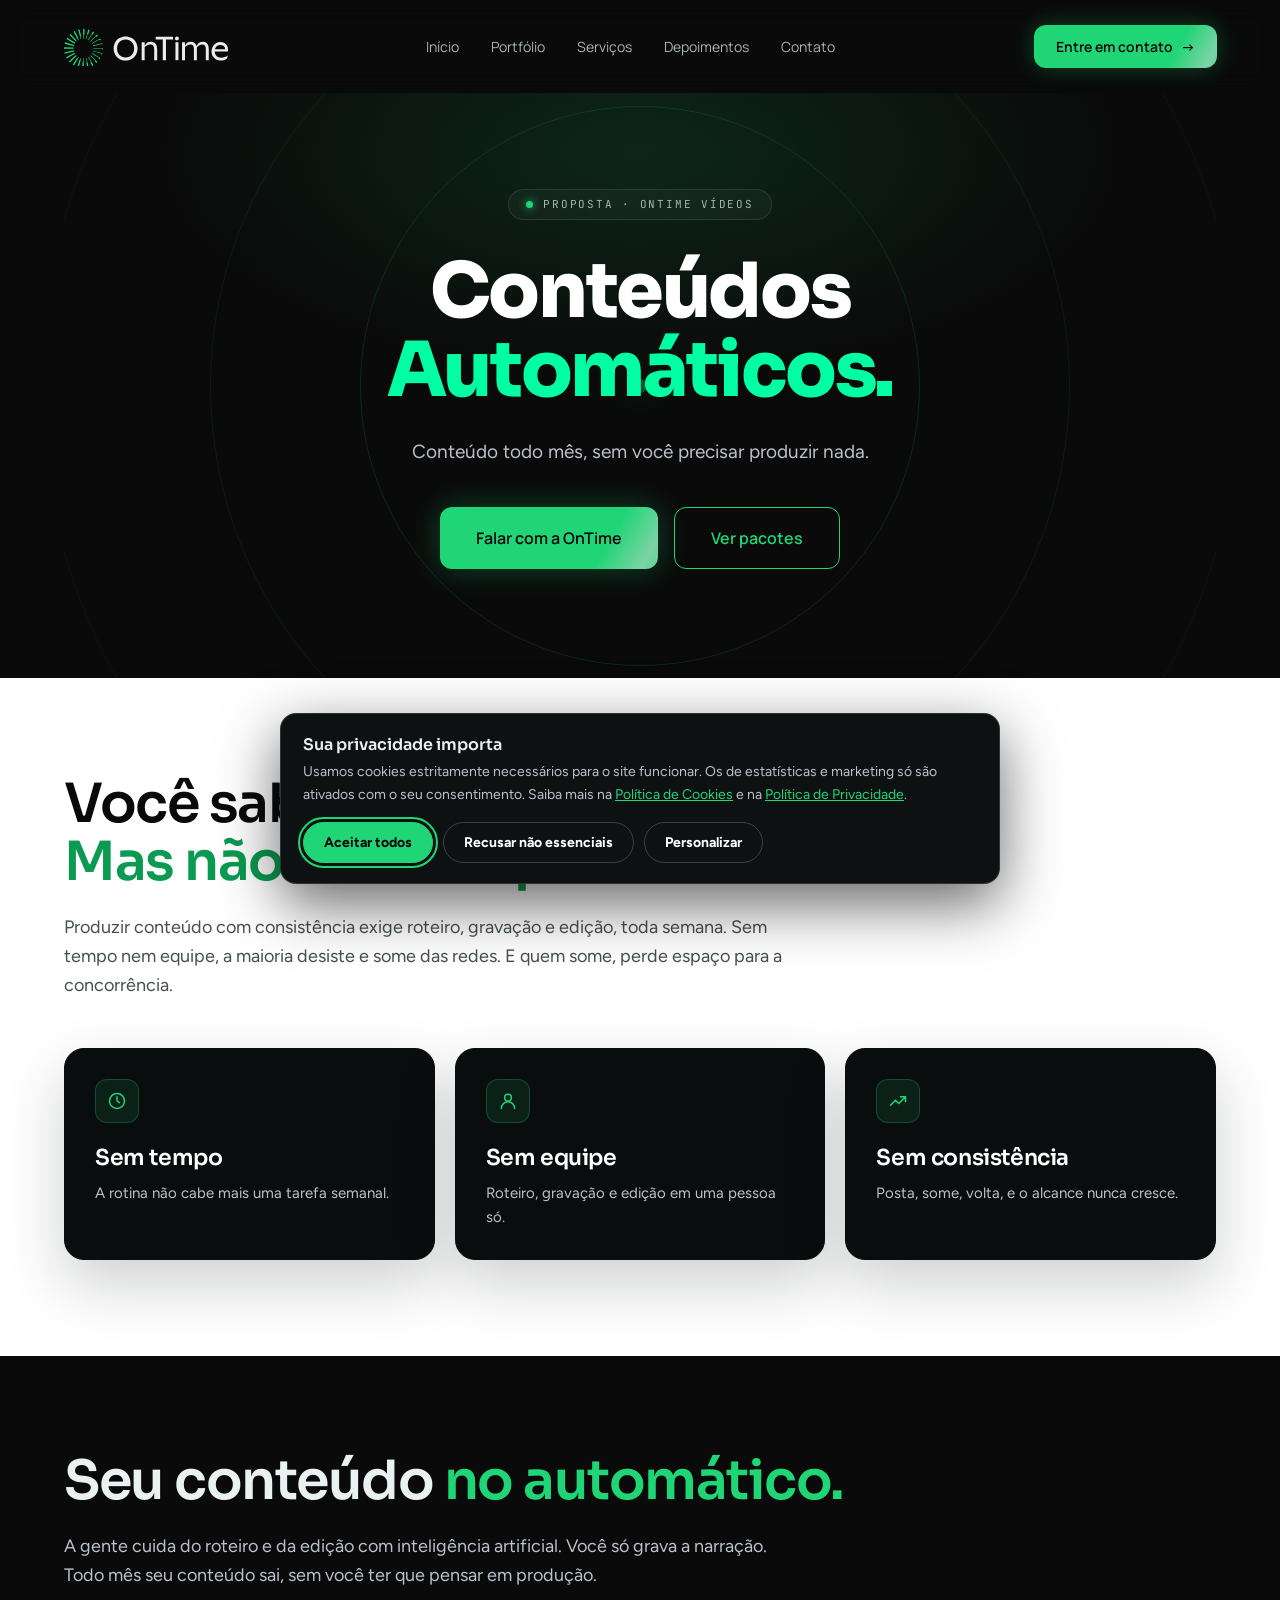
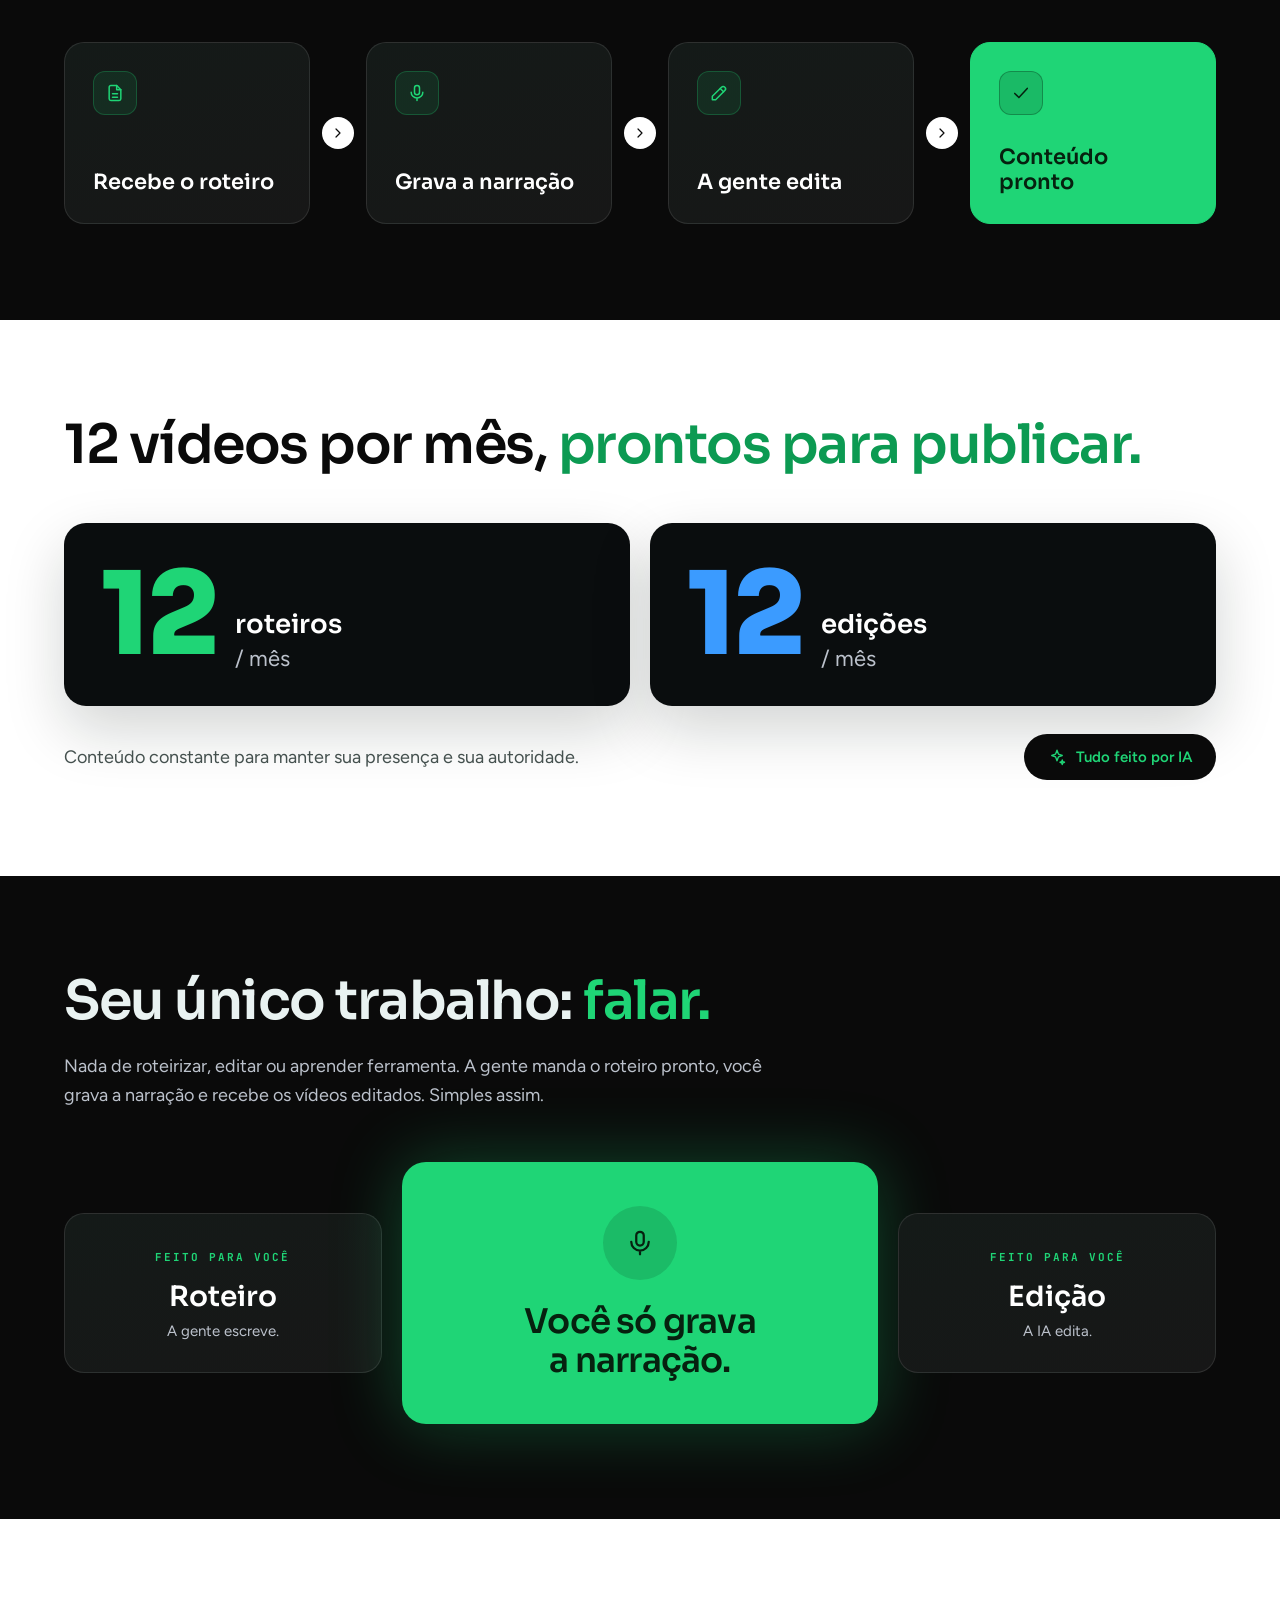
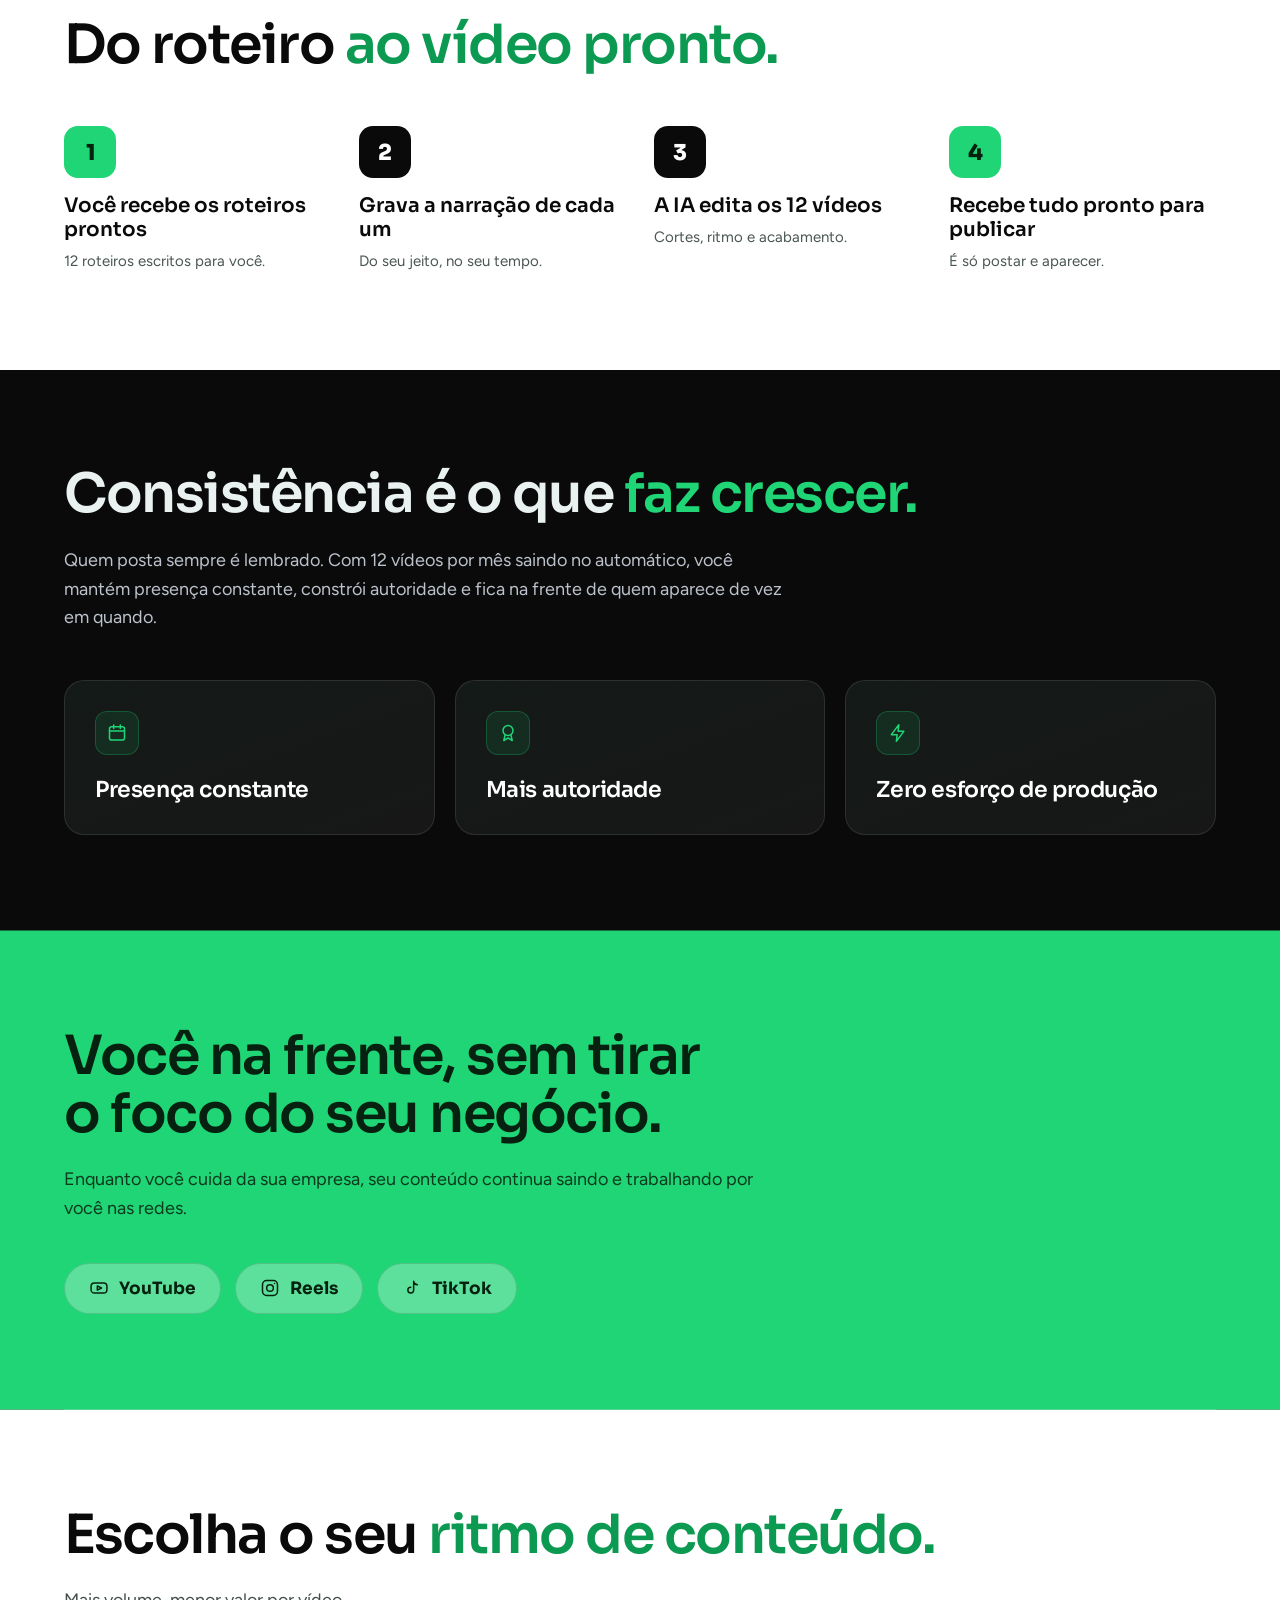
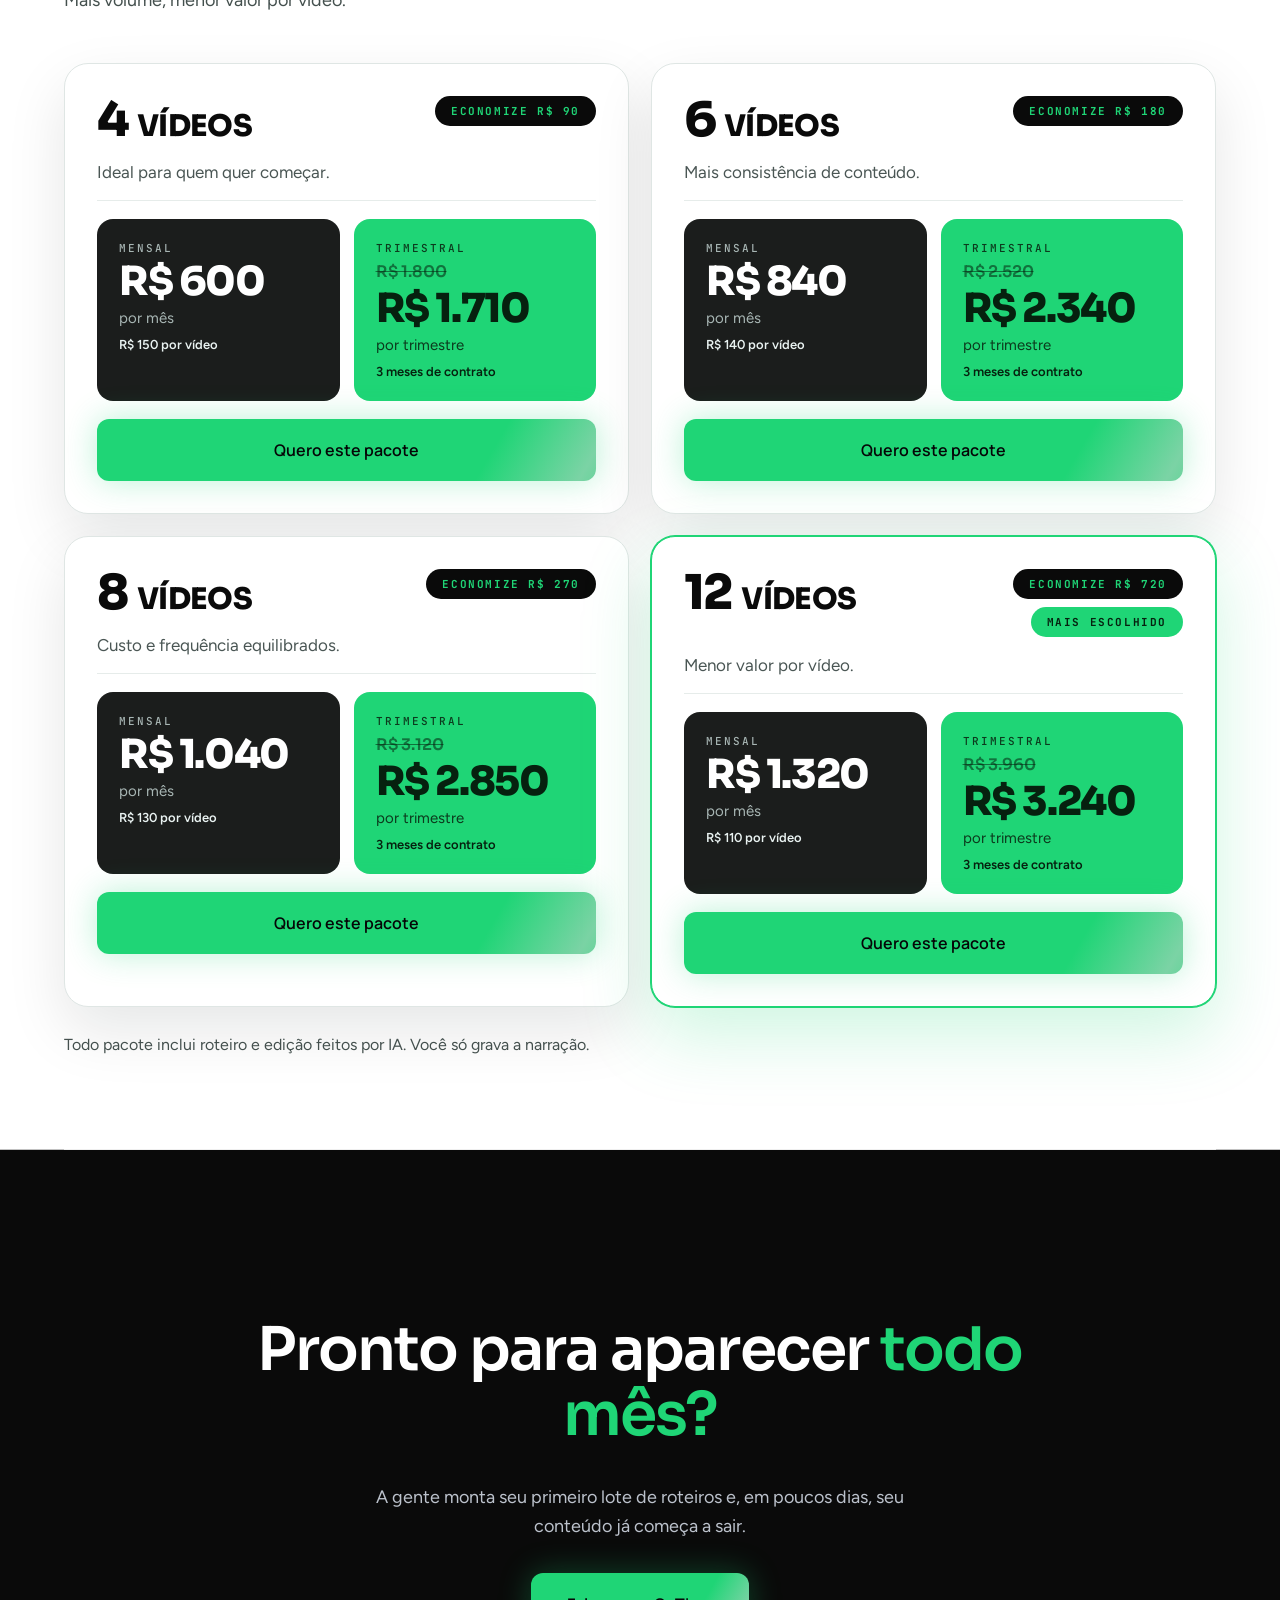
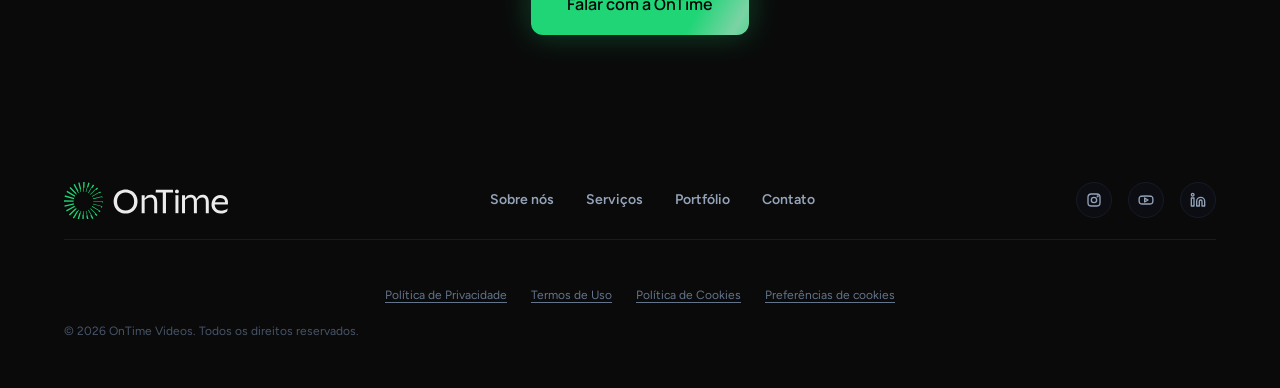
==== commit 12d85d9f: "Remove crédito do desenvolvedor do rodapé Co-Authored-By: Claude Sonnet 5.5 <noreply@anthropic.com>" ====
--- a/conteudos-automaticos/index.html
+++ b/conteudos-automaticos/index.html
@@ -145,7 +145,6 @@
       
       
       <span>© 2026 OnTime Videos. Todos os direitos reservados.</span>
-      <span>Desenvolvido com ❤️ por <a href="https://instagram.com/rickkpedroo" target="_blank" rel="noopener noreferrer">Rickk</a></span>
     </div>
   </div>
 </footer>
--- a/styles.css
+++ b/styles.css
@@ -539,3 +539,52 @@
 @media(prefers-reduced-motion:reduce){}
 .card--plan>.tag{display:inline-flex;align-items:center;gap:7px;color:#050607}
 .tag__star{flex-shrink:0}
+
+.brands{padding-top:100px;text-align:center}
+.brands h2{font:800 36px/1.1 var(--f-head)}
+.brands h2 .g{color:var(--green)}
+.brands .testi__sub{margin-bottom:36px}
+.brands__list{list-style:none;margin:0;padding:0;display:flex;flex-wrap:wrap;justify-content:center;align-items:center;gap:28px 56px;max-width:1100px;margin-inline:auto}
+.brands__list.is-marquee{display:block;width:100vw;max-width:none;margin-inline:calc(50% - 50vw);overflow:hidden;-webkit-mask-image:linear-gradient(90deg,transparent,#000 8%,#000 92%,transparent);mask-image:linear-gradient(90deg,transparent,#000 8%,#000 92%,transparent)}
+.brands__track{display:flex;width:max-content;animation:fbscroll 45s linear infinite}
+.brands__list.is-marquee:hover .brands__track{animation-play-state:paused}
+.brands__set{display:flex;flex-shrink:0;align-items:center;gap:72px;padding-right:72px}
+.brands li{flex:0 0 auto;display:flex;align-items:center}
+.brands img{display:block;height:48px;width:auto;max-width:190px;object-fit:contain;opacity:.7;transition:opacity .3s}
+.brands li:hover img{opacity:1}
+@media(max-width:700px){.brands h2{font-size:34px}.brands img{height:40px;max-width:150px}.brands__set{gap:48px;padding-right:48px}.brands__track{animation-duration:35s}.brands__list.is-marquee{-webkit-mask-image:none;mask-image:none}}
+
+.profs{padding-top:30px;padding-bottom:20px}
+.profs h2{font:800 36px/1.1 var(--f-head)}
+.profs h2 .g{color:var(--green)}
+.profs .testi__sub{margin-bottom:36px}
+.profs__list{list-style:none;margin:0;padding:0;display:flex;flex-wrap:wrap;justify-content:center;gap:20px;max-width:1100px;margin-inline:auto}
+.profs__list.is-marquee{display:block;width:100vw;max-width:none;margin-inline:calc(50% - 50vw);overflow:hidden;padding:8px 0;-webkit-mask-image:linear-gradient(90deg,transparent,#000 8%,#000 92%,transparent);mask-image:linear-gradient(90deg,transparent,#000 8%,#000 92%,transparent)}
+.profs__track{display:flex;width:max-content;animation:fbscroll-r 60s linear infinite}
+.profs__list.is-marquee:hover .profs__track{animation-play-state:paused}
+.profs__set{display:flex;flex-shrink:0;gap:20px;padding-right:20px}
+@keyframes fbscroll-r{from{transform:translateX(-50%)}to{transform:none}}
+@keyframes fbscroll-r{from{transform:translateX(-50%)}to{transform:none}}
+.prof{flex:0 0 auto;display:flex;align-items:center;gap:30px;padding:26px 34px 26px 30px;border-radius:18px;text-align:left;background:#101010;border:1px solid var(--line);color:#f3f5f7;font-family:var(--f-body)}
+.prof__av{width:112px;height:112px;aspect-ratio:1;border-radius:50%;object-fit:cover;flex:none;background:#000}
+.prof__txt{display:grid;gap:7px;line-height:1.3;min-width:0}
+.prof__top{display:flex;align-items:center;gap:8px}
+.prof__user{font:700 22px var(--f-body);color:#f3f5f7;letter-spacing:-.2px}
+.prof__ok{flex:none}
+.prof__dots{margin-left:4px;color:#a8a8a8;font:700 16px var(--f-body);letter-spacing:1px}
+.prof__name{color:#f3f5f7;font:400 14px var(--f-body)}
+.prof__stats{display:flex;gap:16px;font:400 13px var(--f-body);color:#f3f5f7;white-space:nowrap}
+.prof__stats b{font-weight:700}
+.prof__bio{white-space:nowrap;margin:6px 0 0;font:400 14px/1.45 var(--f-body);color:#f3f5f7}
+.prof__m{color:#6aa0ff}
+.prof__links{display:flex;align-items:center;gap:20px;margin-top:2px;font:600 14px var(--f-body);white-space:nowrap}
+.prof__lk{display:inline-flex;align-items:center;gap:7px;color:#6aa0ff}
+.prof__th{display:inline-flex;align-items:center;gap:7px;color:#f3f5f7}
+@media(max-width:700px){.prof{gap:14px;padding:18px 20px 18px 16px}.prof__av{width:72px;height:72px}.prof__user{font-size:17px}.prof__stats{gap:10px;font-size:12px}.prof__bio{font-size:12.5px}.prof__links{flex-wrap:wrap;gap:4px 14px;font-size:12.5px;white-space:normal}.profs__track{animation-duration:55s}}
+
+.prof__ring{flex:none;display:block;width:112px;height:112px;padding:3px;border-radius:50%;background:linear-gradient(45deg,#ffc800,#ff5e3a 40%,#e0149b 70%,#a21ddb)}
+.prof__ring .prof__av{display:block;width:100%;height:100%;border:3px solid #101010;box-sizing:border-box}
+.prof__cat{color:#a8a8a8}
+@media(max-width:700px){.prof__ring{width:72px;height:72px;padding:2px}.prof__ring .prof__av{border-width:2px}}
+
+.brands img[src$=".svg"]{filter:brightness(0) invert(1)}
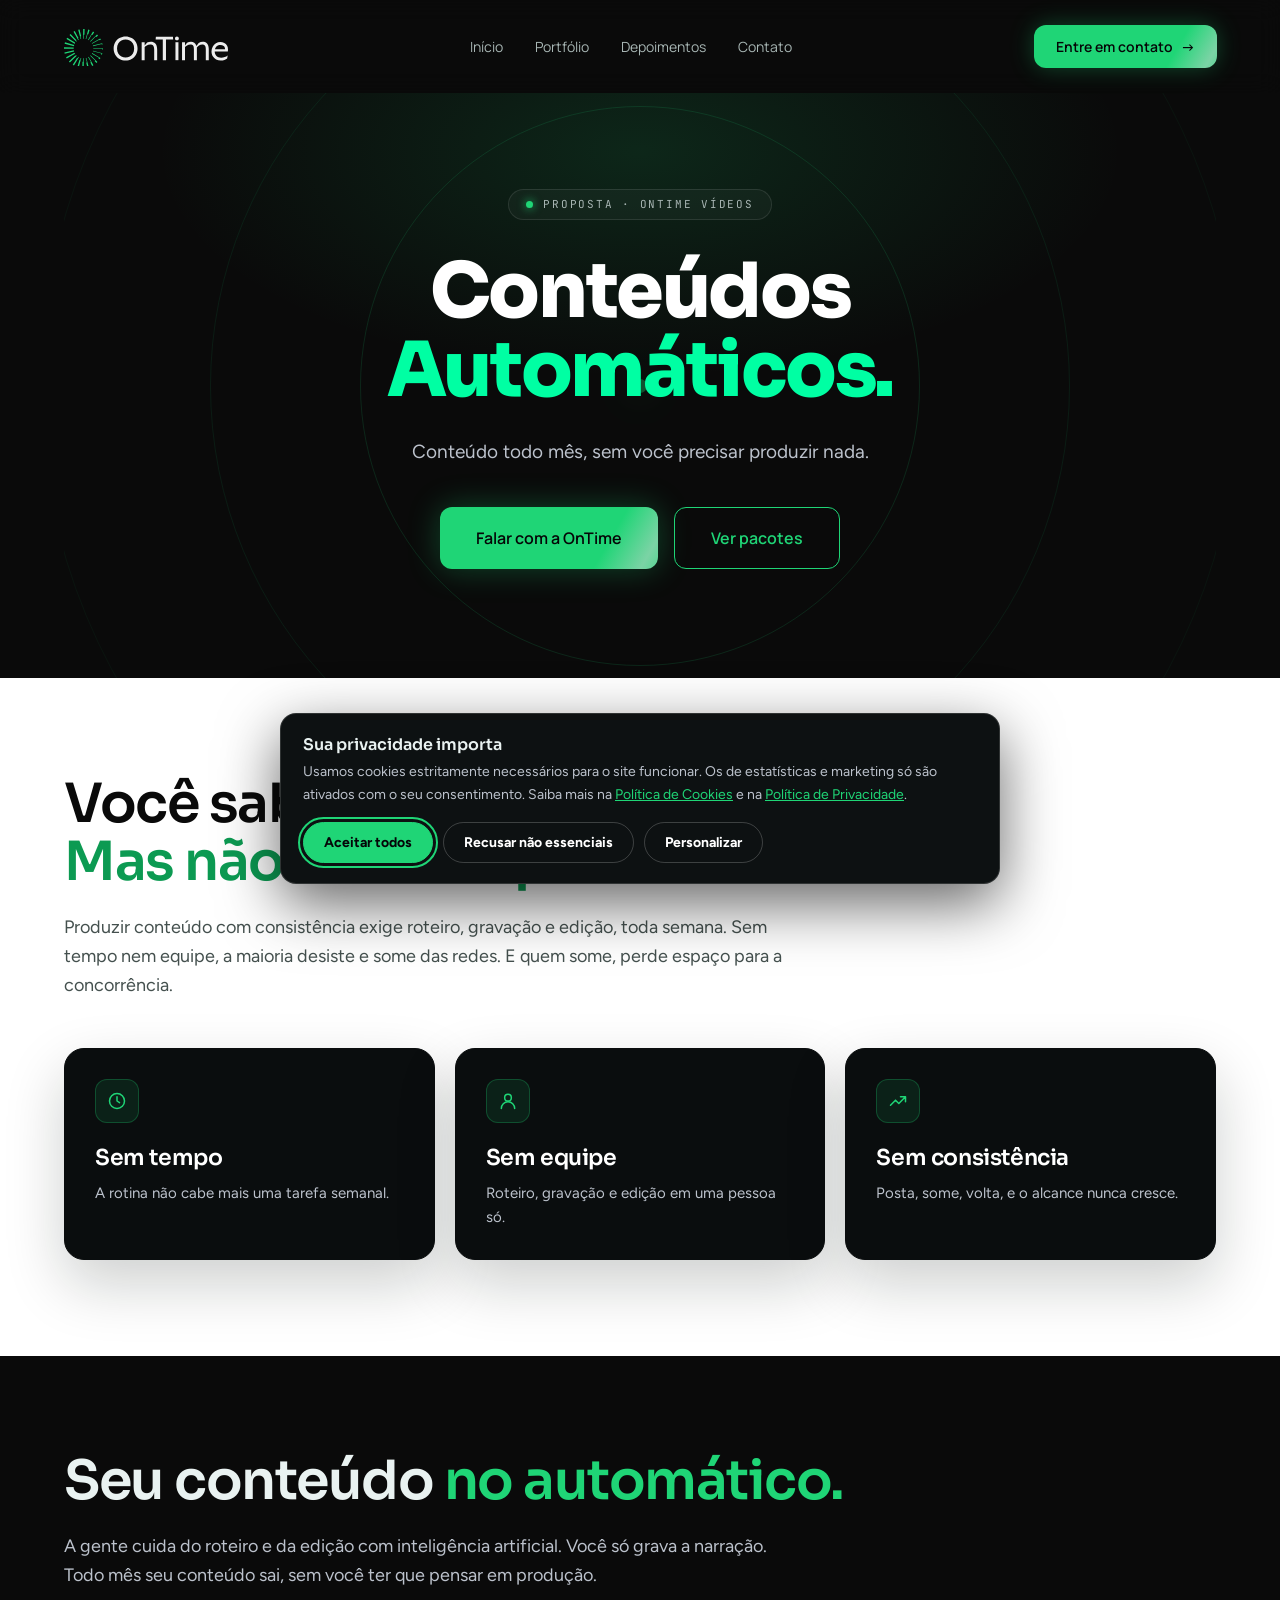
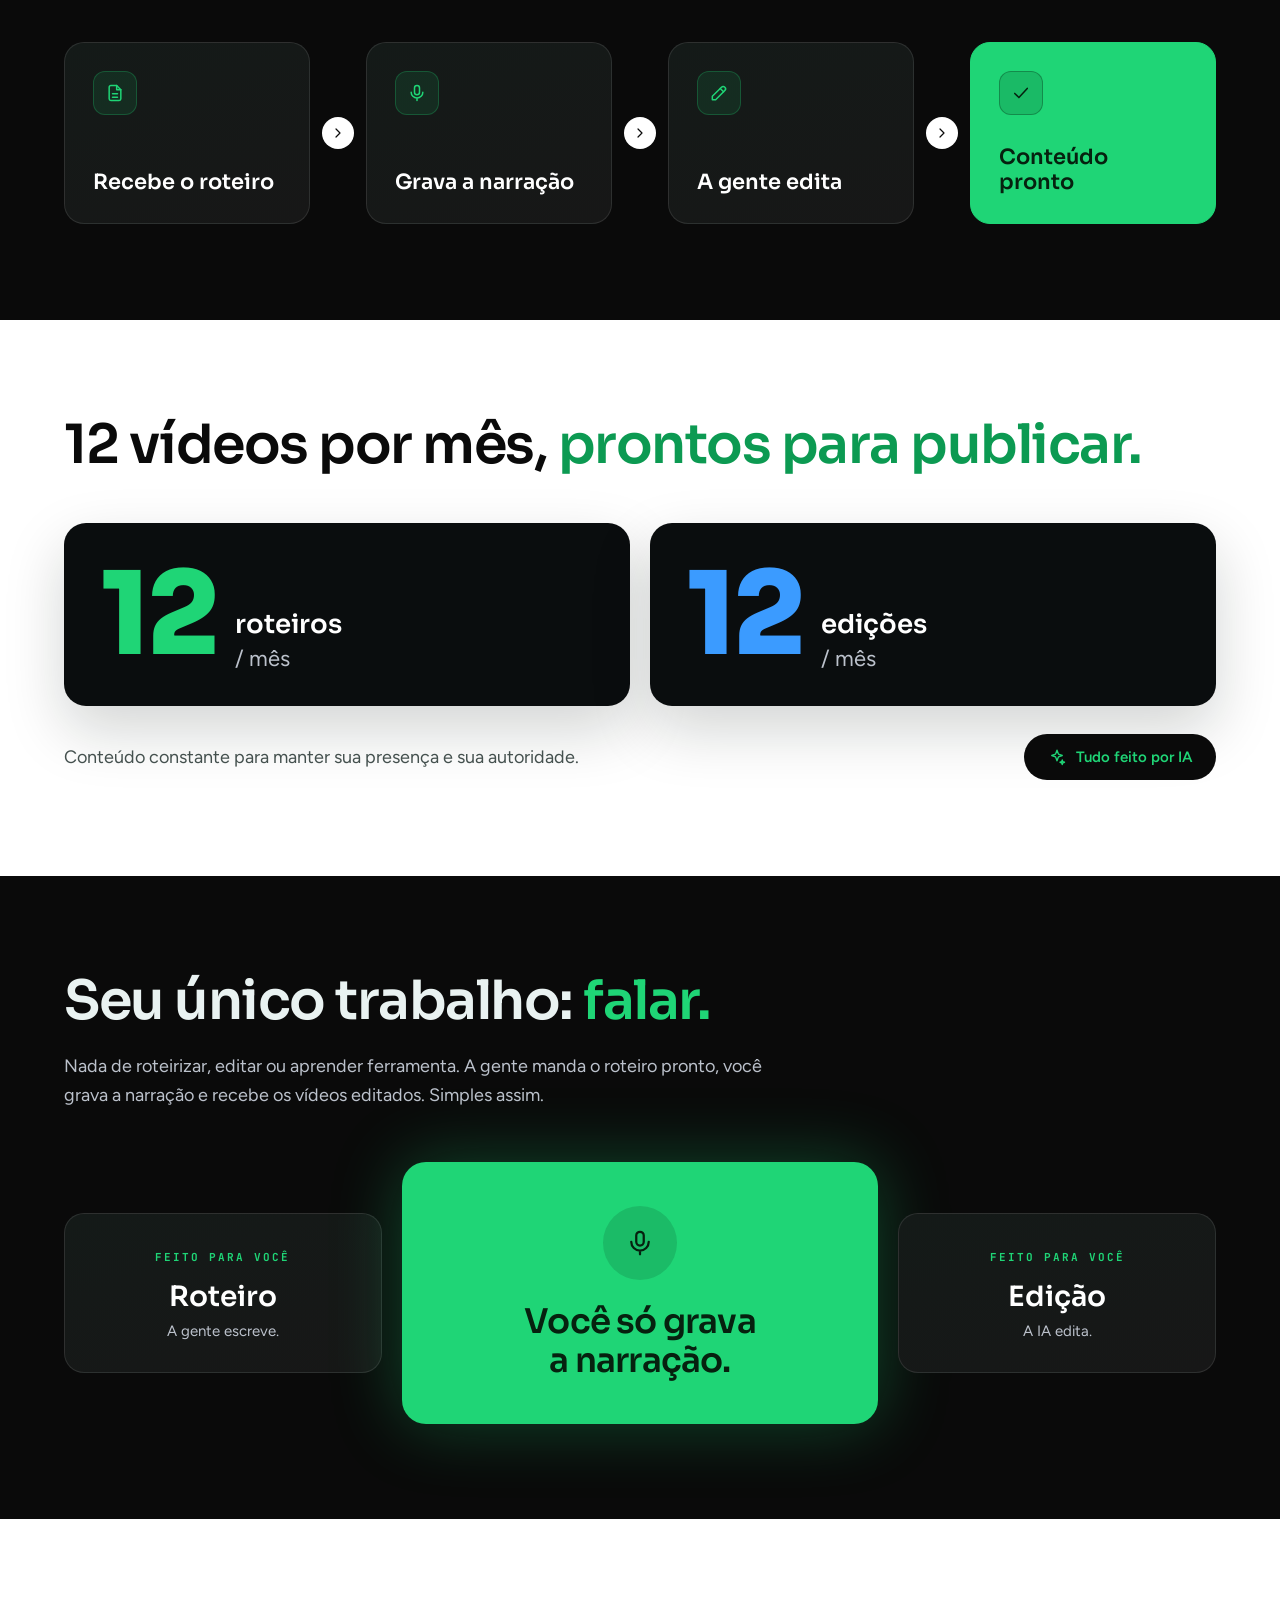
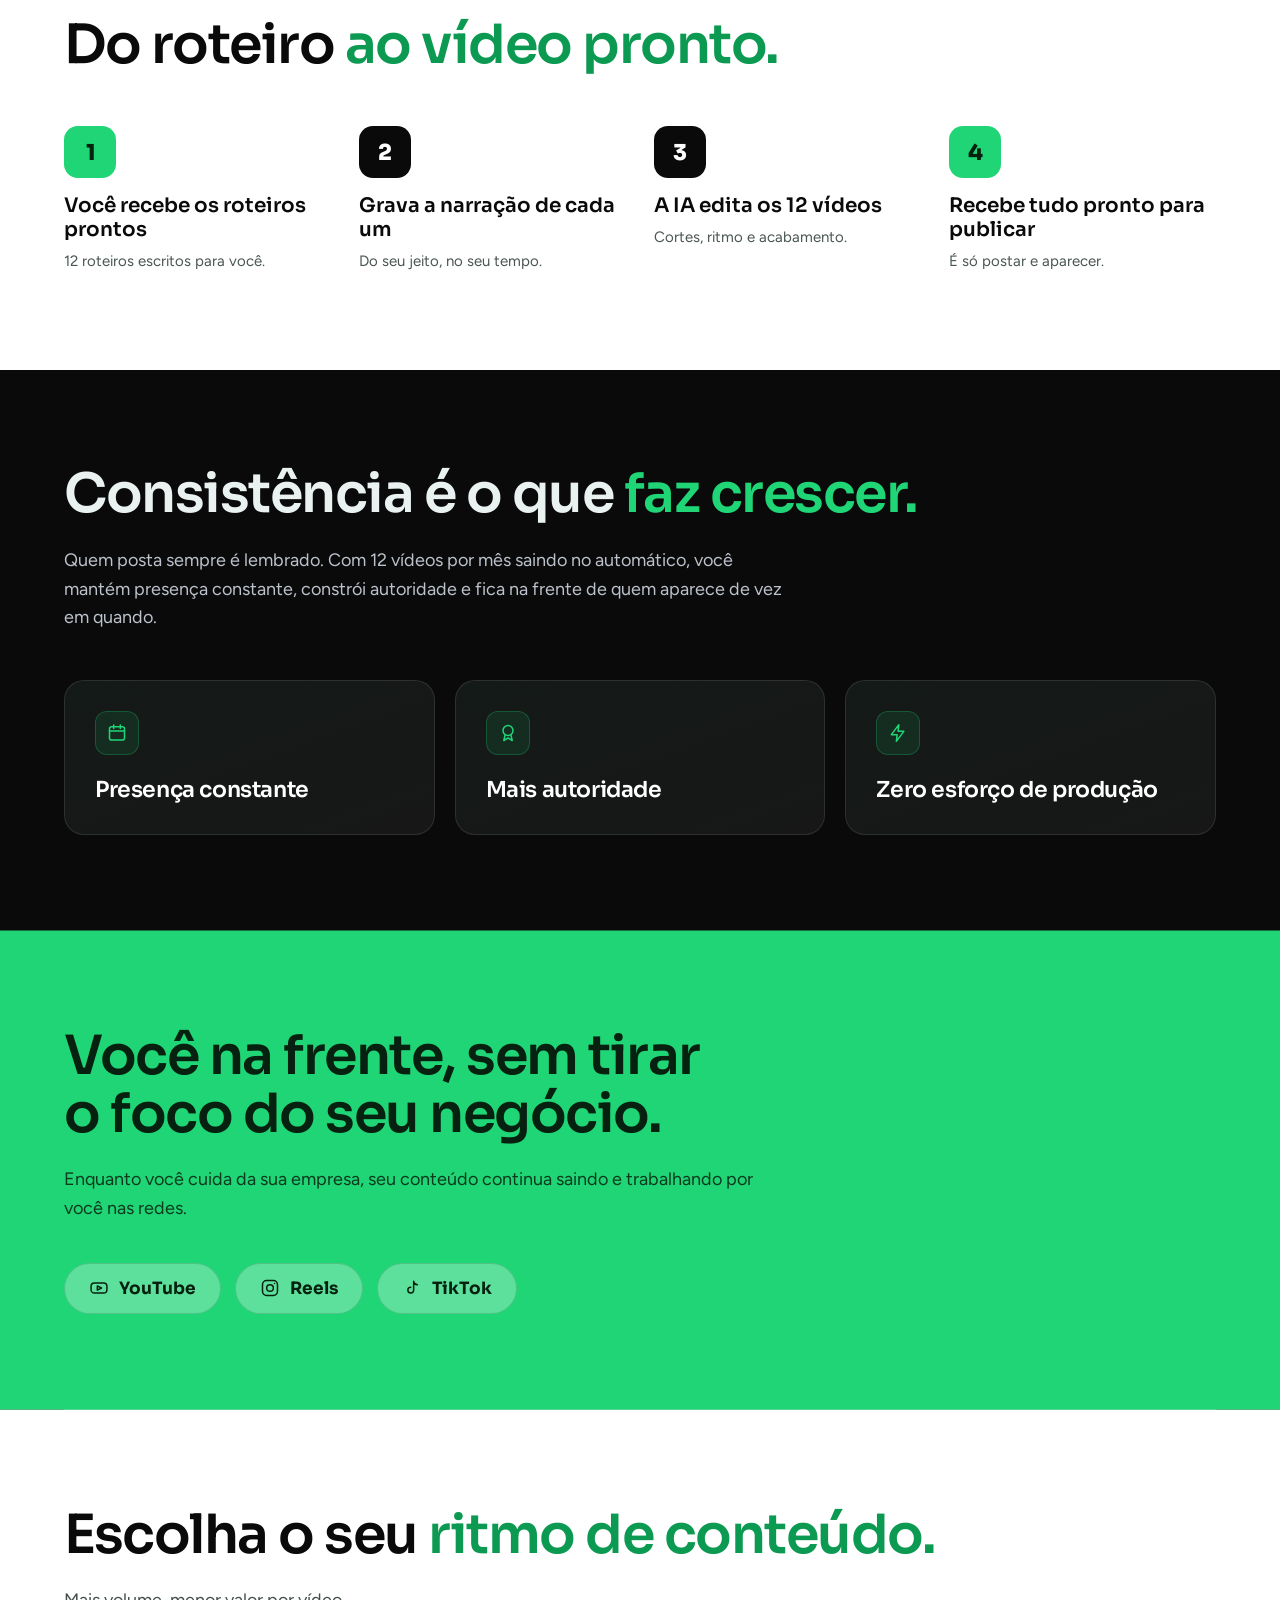
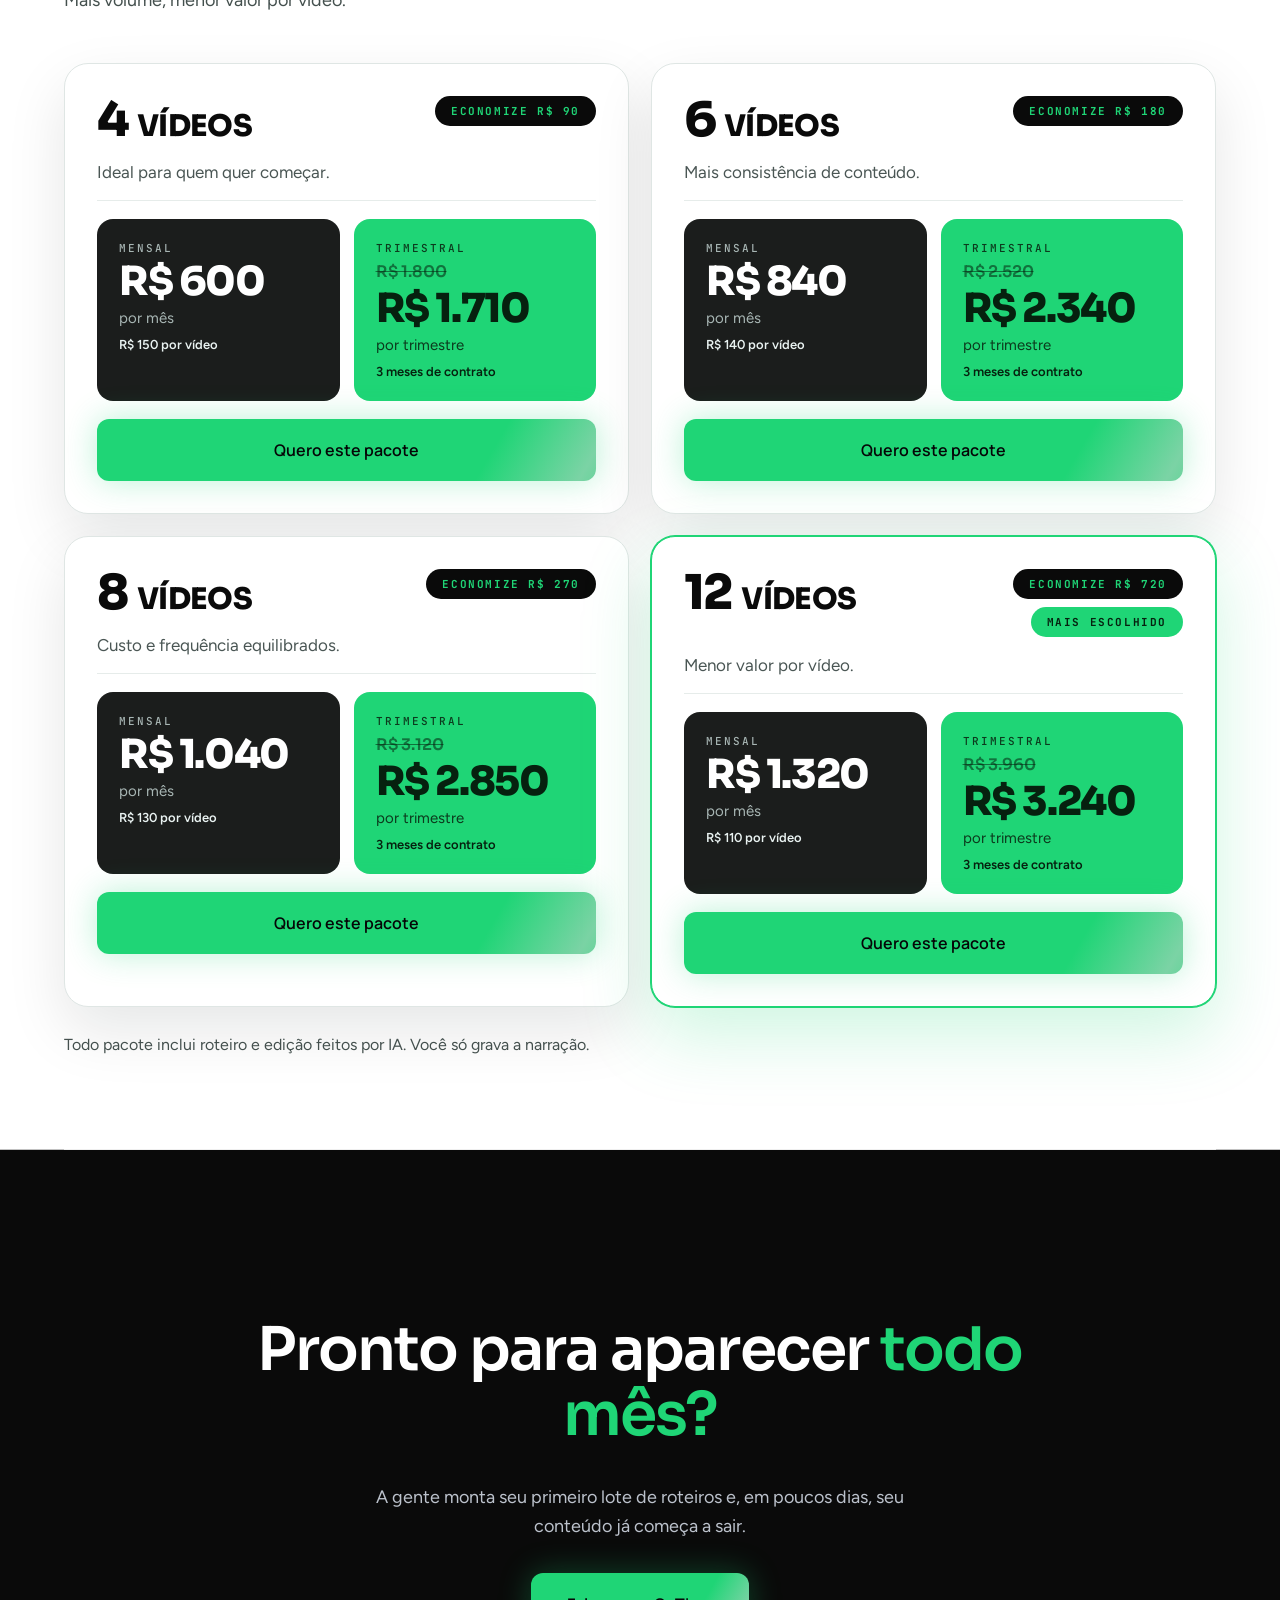
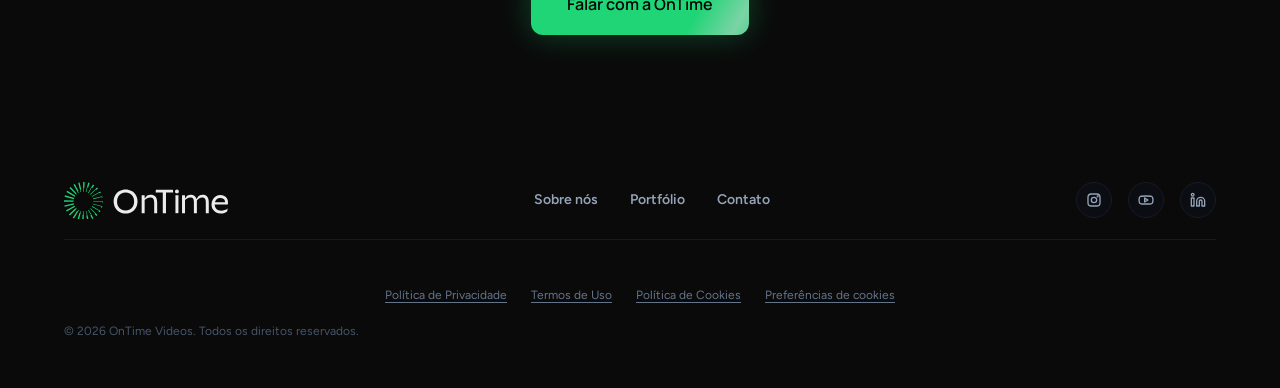
==== commit 3f763051: "Home: remove faixa de serviços e seção de serviços (4 cards) e links Serviços Co-Authored-By: Claude" ====
--- a/conteudos-automaticos/index.html
+++ b/conteudos-automaticos/index.html
@@ -43,7 +43,6 @@
     <nav class="nav__links" aria-label="Principal">
       <a href="../">Início</a>
       <a href="../portfolio/">Portfólio</a>
-      <a href="../#servicos">Serviços</a>
       <a href="../#depoimentos">Depoimentos</a>
       <a href="#contato">Contato</a>
     </nav>
@@ -130,7 +129,7 @@
     <div class="footer__top">
       <a href="../" class="nav__logo" aria-label="OnTime"><svg xmlns="http://www.w3.org/2000/svg" viewBox="0 0 164 39" fill="none"><g fill="#1fd576"><path transform="translate(29.26 21.15)" d="M9.65 1.49L9.09 1.48C9.12 1.22 9.14 0.64 9.13 0.62L0.00 0.62L0.00 0.00L9.67 0.09L9.65 1.49Z"/><path transform="translate(0.39 23.18)" d="M9.70 1.20L0.34 3.62L0.00 2.26L9.42 0.00C9.49 0.41 9.58 0.81 9.70 1.20Z"/><path transform="translate(28.84 16.20)" d="M9.70 1.36L9.04 1.52C8.97 1.24 8.88 0.97 8.78 0.70L0.16 3.02C0.11 2.82 0.06 2.62 0.00 2.42L9.36 0.00L9.70 1.36Z"/><path transform="translate(2.06 25.73)" d="M9.10 0.98L0.68 5.75L0.00 4.52L8.33 0.00C8.39 0.20 8.46 0.40 8.53 0.60L8.79 0.45C8.89 0.63 8.99 0.81 9.10 0.98L9.10 0.98Z"/><path transform="translate(27.78 11.52)" d="M9.10 1.23L8.01 1.82C7.84 1.59 7.67 1.37 7.49 1.15L0.31 5.30C0.21 5.12 0.11 4.94 0.00 4.77L8.42 0.00L9.10 1.23L9.10 1.23Z"/><path transform="translate(4.91 28.25)" d="M7.88 0.44L0.97 7.23L0.00 6.22L6.55 0.00C6.66 0.19 6.77 0.38 6.88 0.57L7.44 0.01C7.58 0.16 7.73 0.30 7.88 0.44L7.88 0.44Z"/><path transform="translate(26.14 7.53)" d="M7.88 1.01L6.31 2.49C6.09 2.33 5.85 2.18 5.62 2.03L0.44 7.22C0.30 7.07 0.15 6.93 0.00 6.79L6.90 0.00L7.88 1.01L7.88 1.01Z"/><path transform="translate(8.76 29.87)" d="M6.12 0.31L1.20 8.65L0.00 7.93L4.38 0.79C4.52 0.96 4.68 1.13 4.83 1.29L5.58 0.00C5.75 0.11 5.93 0.21 6.12 0.31L6.12 0.31Z"/><path transform="translate(24.06 4.48)" d="M6.12 0.72L4.39 3.54C4.13 3.46 3.87 3.39 3.61 3.32L0.54 8.65C0.36 8.54 0.18 8.44 0.00 8.35L4.91 0.00L6.11 0.72L6.12 0.72Z"/><path transform="translate(0.00 20.36)" d="M9.67 1.49L0.00 1.40L0.02 0.00L9.71 0.26C9.68 0.55 9.67 1.38 9.67 1.49L9.67 1.49Z"/><path transform="translate(13.34 30.91)" d="M3.94 0.16L1.35 9.49L0.00 9.10L2.13 1.91C2.32 2.05 2.52 2.19 2.72 2.32L3.34 0.00C3.54 0.06 3.74 0.11 3.94 0.16L3.94 0.16Z"/><path transform="translate(21.66 2.60)" d="M3.94 0.39L2.64 4.75C2.38 4.75 2.12 4.75 1.86 4.76L0.60 9.49C0.40 9.43 0.20 9.38 0.00 9.34L2.59 0.00L3.94 0.39Z"/><path transform="translate(19.11 2.00)" d="M1.49 0.02L1.34 5.80C1.09 5.86 0.86 5.93 0.62 6.01L0.62 9.69C0.53 9.68 0.44 9.68 0.35 9.68C0.24 9.68 0.12 9.69 0.00 9.69L0.09 0.00L1.49 0.02Z"/><path transform="translate(18.33 31.31)" d="M1.49 0.00L1.40 9.69L0.00 9.67L0.17 3.24C0.40 3.33 0.64 3.42 0.87 3.51L0.87 0.00C0.96 0.01 1.05 0.01 1.14 0.01C1.26 0.01 1.37 0.00 1.49 0.00Z"/><path transform="translate(14.18 2.39)" d="M3.01 9.56C2.81 9.61 2.61 9.66 2.41 9.72L0.00 0.34L1.36 0.00L2.97 6.72C2.76 6.83 2.55 6.95 2.35 7.07L3.01 9.56L3.01 9.56Z"/><path transform="translate(21.75 30.89)" d="M1.65 9.72L0.44 4.64C0.70 4.68 0.96 4.71 1.22 4.73L0.00 0.16C0.20 0.12 0.40 0.06 0.59 0.00L3.01 9.38L1.65 9.72L1.65 9.72Z"/><path transform="translate(9.51 4.06)" d="M5.29 8.80C5.11 8.90 4.93 9.01 4.76 9.12L0.00 0.68L1.23 0.00L4.97 6.92C4.80 7.07 4.64 7.23 4.47 7.38L5.29 8.80L5.29 8.80Z"/><path transform="translate(24.14 29.82)" d="M4.07 9.12L2.19 5.66C2.46 5.62 2.73 5.56 2.99 5.51L0.00 0.31C0.18 0.22 0.36 0.11 0.53 0.00L5.29 8.43L4.07 9.12L4.07 9.12Z"/><path transform="translate(5.52 6.92)" d="M7.21 7.45C7.06 7.59 6.92 7.74 6.78 7.89L0.00 0.98L1.01 0.00L6.94 6.27C6.82 6.45 6.69 6.63 6.57 6.81L7.21 7.45L7.21 7.45Z"/><path transform="translate(26.21 28.19)" d="M6.20 7.89L4.35 5.93C4.60 5.81 4.85 5.67 5.09 5.54L0.00 0.44C0.15 0.30 0.30 0.15 0.44 0.00L7.21 6.92L6.20 7.89L6.20 7.89Z"/><path transform="translate(2.48 10.78)" d="M8.64 5.59C8.53 5.77 8.43 5.94 8.33 6.13L8.08 5.98L0.00 1.20L0.72 0.00L8.56 4.82C8.47 5.01 8.39 5.20 8.31 5.40L8.64 5.59L8.64 5.59Z"/><path transform="translate(27.82 26.10)" d="M7.91 6.12L6.52 5.26C6.72 5.06 6.91 4.86 7.10 4.64L0.00 0.54C0.11 0.36 0.21 0.18 0.31 0.00L8.64 4.92L7.91 6.12Z"/><path transform="translate(0.59 15.36)" d="M9.67 2.76C9.53 3.14 9.41 3.54 9.32 3.94L9.31 3.94L0.00 1.35L0.39 0.00L9.67 2.76Z"/><path transform="translate(28.87 23.70)" d="M9.09 3.94L8.24 3.69C8.36 3.43 8.47 3.17 8.58 2.90L0.00 0.60C0.06 0.40 0.11 0.20 0.15 0.00L9.47 2.59L9.09 3.94L9.09 3.94Z"/></g><g fill="#ececec"><path transform="translate(49.64 9.45)" d="M18.04 1.57C16.22 0.52 14.19 0.00 11.95 0.00C9.70 0.00 7.67 0.52 5.86 1.57C4.04 2.62 2.61 4.06 1.57 5.88C0.52 7.71 0.00 9.76 0.00 12.03C0.00 14.31 0.53 16.36 1.59 18.19C2.64 20.01 4.08 21.45 5.91 22.50C7.73 23.55 9.74 24.07 11.95 24.07C14.15 24.07 16.17 23.55 17.99 22.50C19.81 21.45 21.25 20.01 22.31 18.19C23.37 16.36 23.90 14.31 23.90 12.03C23.90 9.76 23.37 7.71 22.33 5.88C21.28 4.06 19.85 2.62 18.04 1.57L18.04 1.57ZM19.28 16.98C18.48 18.35 17.42 19.36 16.12 20.04C14.82 20.71 13.43 21.05 11.95 21.05C10.47 21.05 9.08 20.71 7.77 20.04C6.47 19.36 5.41 18.35 4.61 16.98C3.80 15.62 3.40 13.97 3.40 12.03C3.40 10.10 3.80 8.45 4.61 7.09C5.41 5.72 6.47 4.71 7.77 4.03C9.08 3.35 10.47 3.02 11.95 3.02C13.42 3.02 14.82 3.35 16.12 4.03C17.42 4.71 18.48 5.72 19.28 7.09C20.09 8.45 20.49 10.10 20.49 12.03C20.49 13.97 20.09 15.62 19.28 16.98Z"/><path transform="translate(77.67 14.86)" d="M9.19 0.00C7.80 0.00 6.60 0.28 5.50 0.75L2.98 3.69L2.98 0.36L0.00 0.36L0.00 18.30L2.98 18.30L2.98 5.26C3.97 4.19 5.85 2.63 8.51 2.63C11.03 2.63 12.52 3.91 12.52 7.78L12.52 18.30L15.50 18.30L15.50 7.53C15.50 2.13 12.73 0.00 9.19 0.00Z"/><path transform="translate(91.63 9.80)" d="M0.25 0.00L0.00 2.81L7.16 2.81L7.16 23.36L10.35 23.36L10.35 2.81L17.54 2.81L17.29 0.00L0.25 0.00Z"/><path transform="translate(111.45 15.22)" d="M2.98 0.00L0.00 0.00L0.00 17.94L2.98 17.94L2.98 0.00Z"/><path transform="translate(147.51 15.11)" d="M16.49 7.28C16.49 5.74 16.16 4.42 15.50 3.32C14.84 2.22 13.93 1.39 12.77 0.83C11.61 0.28 10.31 0.00 8.87 0.00C7.26 0.00 5.78 0.40 4.42 1.21C3.06 2.01 1.98 3.13 1.19 4.55C0.40 5.97 0.00 7.56 0.00 9.31C0.00 11.06 0.42 12.74 1.26 14.12C2.10 15.51 3.22 16.57 4.61 17.32C6.01 18.07 7.52 18.44 9.15 18.44C10.59 18.44 11.85 18.25 12.93 17.87C14.00 17.49 14.90 17.01 15.61 16.42L16.17 13.29L16.10 13.29C15.32 14.00 14.36 14.57 13.21 14.99C12.07 15.42 10.88 15.63 9.65 15.63C7.68 15.63 6.12 15.08 4.95 13.96C3.87 12.94 3.29 11.44 3.20 9.49L16.32 9.49C16.43 8.71 16.50 7.97 16.50 7.29L16.49 7.28ZM3.41 7.07C3.64 6.11 4.07 5.28 4.68 4.57C5.68 3.42 7.02 2.84 8.73 2.84C10.15 2.84 11.29 3.21 12.17 3.94C13.04 4.68 13.52 5.72 13.59 7.07L3.41 7.07L3.41 7.07Z"/><path transform="translate(110.97 9.45)" d="M1.95 3.91C3.03 3.91 3.90 3.03 3.90 1.95C3.90 0.87 3.03 0.00 1.95 0.00C0.87 0.00 0.00 0.87 0.00 1.95C0.00 3.03 0.87 3.91 1.95 3.91Z"/><path transform="translate(118.03 14.86)" d="M20.75 0.00C19.30 0.00 17.91 0.39 16.63 1.14L14.40 4.23C13.51 0.96 11.31 0.00 8.97 0.00C7.55 0.00 6.21 0.36 5.04 1.00L2.98 3.70L2.98 0.36L0.00 0.36L0.00 18.30L2.98 18.30L2.98 5.26C4.01 4.19 5.64 2.63 8.51 2.63C10.71 2.63 11.88 3.55 11.88 7.28L11.88 18.30L14.86 18.30L14.86 5.59C15.87 4.29 17.66 2.63 20.32 2.63C22.20 2.63 23.77 3.45 23.77 7.28L23.77 18.30L26.75 18.30L26.75 7.03C26.75 1.63 23.66 0.00 20.75 0.00L20.75 0.00Z"/></g></svg></a>
       <nav class="footer__links" aria-label="Rodapé">
-        <a href="../">Sobre nós</a><a href="../#servicos">Serviços</a><a href="../portfolio/">Portfólio</a><a href="#contato">Contato</a>
+        <a href="../">Sobre nós</a><a href="../portfolio/">Portfólio</a><a href="#contato">Contato</a>
       </nav>
       <div class="socials">
         <a href="https://www.instagram.com/ontime.videos/" target="_blank" rel="noopener noreferrer" aria-label="Instagram"><svg width="16" height="16" viewBox="0 0 24 24" fill="none" stroke="#94a3b8" stroke-width="2" stroke-linecap="round" stroke-linejoin="round"><rect x="3" y="3" width="18" height="18" rx="5"/><circle cx="12" cy="12" r="4"/><circle cx="17.5" cy="6.5" r=".6" fill="#94a3b8"/></svg></a>
--- a/styles.css
+++ b/styles.css
@@ -1,590 +1,588 @@
-:root{
-  --bg:#0a0a0a; --green:#1fd576; --ink:#e9f2f1; --muted:#a8b6b4; --sub:#bcc2cc; --card:#171717;
-  --line:rgba(255,255,255,.1);
-  --f-body:'Figtree',sans-serif; --f-head:'Sora',sans-serif; --f-ui:'Manrope',sans-serif; --f-mono:'JetBrains Mono',monospace;
-}
-*{box-sizing:border-box;margin:0;padding:0}
-html{scroll-behavior:smooth;scroll-padding-top:90px}
-body{background:var(--bg);color:#fff;font-family:var(--f-body);-webkit-font-smoothing:antialiased;overflow-x:hidden}
-a{color:inherit;text-decoration:none}
-ul{list-style:none}
-.wrap{width:min(1152px,100% - 48px);margin-inline:auto}
-.mono{font-family:var(--f-mono)}
-
-.nav{position:sticky;top:0;z-index:20;background:rgba(10,10,10,.8);backdrop-filter:blur(12px)}
-.nav__in{display:flex;align-items:center;justify-content:space-between;height:93px;width:min(1153px,100% - 48px);margin-inline:auto}
-.nav__logo svg{display:block;width:164px;height:39px}
-.nav__links{display:flex;gap:32px;font:400 14px var(--f-ui);color:var(--muted)}
-.nav__links a:hover{color:#fff}
-.nav__cta{background:#e9f2f1;color:#050607;font:600 14px var(--f-ui);padding:12px 22px;transition:.2s}
-.nav__cta:hover{background:var(--green)}
-
-.hero{text-align:center;padding:7px 24px 78px;background:radial-gradient(60% 55% at 50% 10%,rgba(31,213,118,.14),transparent 70%)}
-.rec{display:inline-flex;align-items:center;gap:10px;padding:9px 17px;border:1px solid var(--line);background:rgba(255,255,255,.03);border-radius:100px;color:var(--muted);font:400 11px/1 var(--f-mono);letter-spacing:1.76px}
-.rec i{width:7px;height:7px;border-radius:50%;background:var(--green);box-shadow:0 0 10px var(--green);animation:pulse 1.6s infinite}
-@keyframes pulse{50%{opacity:.35}}
-.hero h1{max-width:799px;margin:32px auto 0;font:800 48px/1.1 var(--f-head);letter-spacing:-2px}
-.g{color:#00ffa3}
-.hero h1 .g{color:#00ffa3}
-.hero__sub{max-width:814px;margin:42px auto 0;color:var(--sub);font:400 18px/1.5 var(--f-body)}
-.hero__ctas{display:flex;justify-content:center;gap:16px;margin-top:48px;flex-wrap:wrap}
-.btn{display:inline-flex;align-items:center;gap:8px;border-radius:100px;transition:.2s}
-.btn--outline{border:1px solid var(--green);color:var(--green);font:700 14px var(--f-body);padding:14px 28px}
-.btn--outline:hover{background:rgba(31,213,118,.1)}
-.btn--grad{background:linear-gradient(120deg,#1fd576 40%,#7bd3a5 50%,#1fd576 60%) 0 0/200% 100%;color:#050607;font:600 16px var(--f-ui);padding:20px 36px;border-radius:12px;box-shadow:0 0 32px rgba(31,213,118,.3)}
-.btn--grad:hover{background-position:100% 0;transform:translateY(-2px)}
-
-.marquee{border-block:1px solid var(--line);background:#07090a;overflow:hidden;padding:29px 0}
-.marquee__track{display:flex;width:max-content;animation:scroll 40s linear infinite}
-.marquee ul{display:flex;flex-shrink:0}
-.marquee li{display:flex;align-items:center;gap:40px;padding-right:40px;font:300 34px/1.2 var(--f-head);letter-spacing:-.68px;color:var(--ink);white-space:nowrap}
-.marquee li::after{content:"";width:18px;height:18px;background:var(--green);clip-path:polygon(50% 0,62% 38%,100% 50%,62% 62%,50% 100%,38% 62%,0 50%,38% 38%)}
-@keyframes scroll{to{transform:translateX(-50%)}}
-
-.services{padding-top:100px}
-.services__head{display:grid;grid-template-columns:636px 1fr;gap:48px;align-items:end;margin-bottom:56px}
-h2{font-family:var(--f-head)}
-.services__head h2{font:400 48px/56px var(--f-head);color:var(--ink)}
-.services__head h2 .g{color:var(--green)}
-.services__head h2 strong{font-weight:600}
-.services__head p{color:var(--sub);font:400 16px/1.6 var(--f-body);padding-bottom:8px}
-.bento{display:flex;flex-direction:column;gap:16px}
-.bento__row{display:flex;gap:16px}
-.bento__row .card{min-width:0;flex:1 1 0}
-.js .bento .card{transition:opacity .8s cubic-bezier(.2,.7,.2,1),transform .8s cubic-bezier(.2,.7,.2,1),flex-grow .6s cubic-bezier(.3,.7,.2,1),border-color .3s;transition-delay:var(--d,0s),var(--d,0s),0s,0s}
-.card{position:relative;overflow:hidden;display:flex;flex-direction:column;justify-content:space-between;padding:44px;border:1px solid var(--line);border-radius:4px;background:linear-gradient(#0c1011,#08090a);min-height:420px}
-.card h3{font:400 28px/1 var(--f-head);letter-spacing:-.56px;color:var(--ink);margin-bottom:18px}
-.card p{color:var(--sub);font:400 15px/1.6 var(--f-body)}
-.card .more{margin-top:24px;color:var(--green);font:600 14px var(--f-ui);display:inline-flex;gap:8px}
-.card .more:hover{text-decoration:underline}
-.tag{align-self:flex-start;background:var(--green);color:#050607;font:500 11px/1 var(--f-mono);letter-spacing:1.54px;padding:6px 12px}
-.card--edit{flex-grow:4!important;min-height:470px;padding:36px}
-.card--ia{flex-grow:5!important;min-height:468px;padding:36px}
-.card--plan{flex-grow:7!important;background:radial-gradient(70% 90% at 100% 0,rgba(48,166,133,.28),transparent 60%),#0a0d0e;border-color:rgba(0,224,198,.35);justify-content:flex-end;padding:44px 45px}
-.card--plan h3{font-size:40px;letter-spacing:-1.2px}
-.card--plan .chip{position:absolute;top:34px;left:0;border:1px solid var(--line);color:#c9d6d4;font:400 11px/1 var(--f-head);letter-spacing:1.54px;padding:7px 13px}
-.icon{width:50px;height:50px;display:grid;place-items:center;border:1px solid var(--line);flex-shrink:0}
-.card__row{display:flex;align-items:center;gap:10px}
-.badge{border:1px solid var(--green);color:var(--green);font:400 11px/1 var(--f-head);letter-spacing:1.54px;padding:7px 11px}
-.card--edit .card__body,.card--ia .card__body,.card--cuts .card__body{margin-top:auto}
-.wave{display:flex;align-items:flex-end;gap:4px;height:48px;margin:48px 0 24px}
-.wave span{flex:1;background:rgba(31,213,118,.55);border-radius:2px;animation:bar 1.4s ease-in-out infinite;transform-origin:bottom}
-@keyframes bar{50%{transform:scaleY(.55)}}
-
-.testi{padding-top:100px;text-align:center}
-.testi h2{font:800 36px/1.1 var(--f-head);margin-top:16px}
-.testi h2 .g{color:var(--green)}
-.testi__sub{color:var(--sub);font:400 17px/1.5 var(--f-body);margin:16px 0 56px}
-.testi__list{display:grid;grid-template-columns:repeat(3,1fr);gap:24px;align-items:start;text-align:left}
-
-.portfolio{padding-top:100px;text-align:center}
-.portfolio header{text-align:left}
-.portfolio h2{font:300 52px/1 var(--f-head);letter-spacing:-1.82px;color:var(--ink);margin-top:20px}
-.portfolio__list{display:grid;grid-template-columns:repeat(3,1fr);gap:44px;margin:41px auto 26px;max-width:1012px}
-.vcard{display:flex;flex-direction:column;background:#0a0d0e;border:1px solid var(--line);text-align:left;aspect-ratio:308/650}
-.vcard__media{position:relative;flex:1;background:linear-gradient(#12302c,#0a0d0e 70%)}
-.vcard__media span{position:absolute;top:18px;left:18px;color:#5c6b69;font-size:10px}
-.play{position:absolute;inset:0;margin:auto;width:66px;height:66px;border-radius:50%;border:1px solid var(--line);background:rgba(255,255,255,.05);display:grid;place-items:center;cursor:pointer;transition:.2s}
-.play:hover{background:rgba(31,213,118,.25);border-color:var(--green)}
-.vcard__txt{padding:24px 24px 22px;display:flex;flex-direction:column;gap:12px}
-.vcard__txt p{color:#c9d6d4;font:400 15px/22.5px var(--f-ui)}
-.vcard__txt b{color:var(--ink);font:600 14px var(--f-head)}
-.vcard__txt b span{color:var(--sub)}
-.portfolio>.btn{margin-top:24px}
-
-.pf-hero{padding:96px 0 0;text-align:center}
-.pf-hero h1{font:300 52px/1.1 var(--f-head);letter-spacing:-1.82px;color:var(--ink);margin:20px auto 0;max-width:760px}
-.pf-hero p{color:var(--sub);font:400 18px/1.5 var(--f-body);max-width:600px;margin:24px auto 0}
-.pf-grid{padding-top:0}
-.pf-grid .portfolio__list{margin-top:64px;gap:32px 44px}
-.js .pf-hero>*{animation:rise .8s cubic-bezier(.2,.7,.2,1) both}
-.js .pf-hero>:nth-child(2){animation-delay:.1s}.js .pf-hero>:nth-child(3){animation-delay:.2s}
-
-.cta{padding-top:88px;padding-bottom:38px}
-.cta__box{padding:112px 48px;text-align:center;border:1px solid var(--line);border-radius:4px;background:radial-gradient(80% 100% at 50% 0,rgba(31,213,118,.15),#07090a 60%);display:flex;flex-direction:column;align-items:center;gap:28px}
-.cta h2{font:200 76px/76px var(--f-head);letter-spacing:-3.8px;color:var(--ink)}
-.cta h2 .g{color:var(--green)}
-
-.footer{padding:49px 0 50px}
-.footer__top{display:flex;align-items:center;justify-content:space-between;gap:24px;flex-wrap:wrap}
-.footer__links{display:flex;gap:32px;font:600 14px var(--f-body);color:#94a3b8}
-.footer__links a:hover{color:#fff}
-.socials{display:flex;gap:16px}
-.socials a{width:36px;height:36px;border-radius:50%;background:#0b0d13;border:1px solid #171b26;display:grid;place-items:center;transition:.2s}
-.socials a:hover{border-color:var(--green)}
-.footer hr{border:0;border-top:1px solid #171b26;margin:20px 0 48px}
-.footer__bottom{display:flex;justify-content:space-between;gap:16px;flex-wrap:wrap;color:#475569;font:400 12px var(--f-body)}
-
-@media(hover:hover) and (min-width:1101px){
-  .bento__row:has(.card:hover) .card{flex-grow:4!important}
-  .bento__row:has(.card:hover) .card:hover{flex-grow:8!important;border-color:rgba(31,213,118,.45)}
-}
-
-@keyframes rise{from{opacity:0;transform:translateY(24px)}to{opacity:1;transform:none}}
-.js .nav{animation:fade .6s ease both}
-@keyframes fade{from{opacity:0}to{opacity:1}}
-.js .hero>*{animation:rise .8s cubic-bezier(.2,.7,.2,1) both}
-.js .hero>:nth-child(2){animation-delay:.1s}.js .hero>:nth-child(3){animation-delay:.2s}
-.js .hero>:nth-child(4){animation-delay:.3s}.js .hero>:nth-child(5){animation-delay:.4s}
-.js .marquee{animation:fade 1s .6s ease both}
-.js .reveal{opacity:0;transform:translateY(32px);transition:opacity .8s cubic-bezier(.2,.7,.2,1),transform .8s cubic-bezier(.2,.7,.2,1);transition-delay:var(--d,0s)}
-.js .reveal.in{opacity:1;transform:none}
-
-@media(max-width:1100px){
-  .testi__list{grid-template-columns:repeat(2,1fr)}
-  .services__head{grid-template-columns:1fr}
-  .bento__row{flex-direction:column}
-  .card{min-height:360px}
-  .portfolio__list{gap:20px}
-}
-@media(max-width:760px){
-  .nav__links{display:none}
-  .nav__in{height:72px;gap:12px}
-  .nav__logo svg{width:120px;height:auto}
-  .nav__cta{padding:10px 14px;font-size:13px;white-space:nowrap}
-  .hero h1{font-size:34px;letter-spacing:-1.2px}
-  .hero__sub{font-size:16px;margin-top:28px}
-  .marquee li{font-size:24px}
-  .services__head h2{font-size:32px;line-height:1.2}
-  .card,.card--edit,.card--ia,.card--plan{padding:28px;min-height:0}
-  .card--cuts h3,.card--plan h3{font-size:30px}
-  .card--plan .chip{position:static;align-self:flex-start;margin-bottom:24px}
-  .testi__list,.portfolio__list{grid-template-columns:1fr}
-  .vcard{aspect-ratio:auto;min-height:480px}
-  .portfolio h2,.testi h2,.pf-hero h1{font-size:34px}
-  .pf-hero{padding-top:56px}
-  .cta h2{font-size:40px;line-height:1.05;letter-spacing:-1.6px}
-  .cta__box{padding:64px 24px}
-  .footer__top,.footer__bottom{flex-direction:column;align-items:flex-start}
-}
-@media(prefers-reduced-motion:reduce){*{scroll-behavior:auto!important}.js .reveal{opacity:1;transform:none;transition:none}}
-
-
-.portfolio.light{background:#fff;box-shadow:0 0 0 100vmax #fff;clip-path:inset(0 -100vmax);padding-bottom:100px;margin-top:100px}
-.portfolio.light h2{color:#0a0a0a}
-.portfolio.light .vcard{background:#000;border-color:#000}
-.portfolio.light .vcard__media{background:#000}
-.portfolio.light .vcard__media span{color:#8a9a98}
-.portfolio.light .play{border-color:rgba(255,255,255,.25);background:rgba(255,255,255,.08)}
-.portfolio.light .vcard__txt p{color:#c9d6d4}
-.portfolio.light .vcard__txt b{color:#e9f2f1}
-.portfolio.light .vcard__txt b span{color:#bcc2cc}
-
-.cta__box{position:relative;isolation:isolate;overflow:hidden;border:0;border-radius:24px;padding:128px 48px;gap:36px;
-  background:radial-gradient(70% 90% at 50% 0,rgba(31,213,118,.18),rgba(7,9,10,0) 65%),#07090a}
-.cta__box::before{content:"";position:absolute;inset:0;border-radius:inherit;padding:1px;pointer-events:none;
-  background:linear-gradient(180deg,rgba(31,213,118,.55),rgba(255,255,255,.06) 45%,rgba(31,213,118,.18));
-  -webkit-mask:linear-gradient(#000 0 0) content-box,linear-gradient(#000 0 0);-webkit-mask-composite:xor;mask-composite:exclude}
-.cta__box::after{content:"";position:absolute;inset:0;pointer-events:none;z-index:0;
-  background-image:radial-gradient(rgba(255,255,255,.12) 1px,transparent 1px);background-size:28px 28px;
-  -webkit-mask-image:radial-gradient(60% 70% at 50% 45%,#000,transparent 75%);mask-image:radial-gradient(60% 70% at 50% 45%,#000,transparent 75%)}
-.cta__box>*{position:relative;z-index:1}
-.cta__box .glow{position:absolute;z-index:0;width:520px;height:520px;left:50%;top:-260px;translate:-50% 0;border-radius:50%;
-  background:radial-gradient(circle,rgba(31,213,118,.35),transparent 65%);filter:blur(40px);animation:drift 8s ease-in-out infinite alternate;pointer-events:none}
-@keyframes drift{to{translate:-35% 30px;opacity:.7}}
-.cta h2 .g{background:linear-gradient(90deg,#1fd576,#7bdcab 50%,#1fd576);-webkit-background-clip:text;background-clip:text;color:transparent}
-.cta .btn--grad{gap:10px;padding:20px 40px;box-shadow:0 0 0 1px rgba(255,255,255,.15) inset,0 12px 40px rgba(31,213,118,.35)}
-.cta .btn--grad::after{content:"→";transition:transform .2s}
-.cta .btn--grad:hover::after{transform:translateX(5px)}
-@media(max-width:760px){.cta__box{padding:80px 24px;border-radius:16px}.cta__box .glow{width:320px;height:320px;top:-160px}}
-
-@property --a{syntax:"<angle>";initial-value:0deg;inherits:false}
-@keyframes spin{to{--a:360deg}}
-.cta__box::before{background:conic-gradient(from var(--a),rgba(255,255,255,.06) 0,rgba(255,255,255,.06) 55%,rgba(31,213,118,.95) 78%,rgba(255,255,255,.06) 92%);animation:spin 6s linear infinite}
-.cta__box::after{animation:dots 14s linear infinite}
-@keyframes dots{to{background-position:28px 28px}}
-.cta__box .glow.g2{left:auto;right:-160px;top:auto;bottom:-260px;translate:0 0;width:440px;height:440px;background:radial-gradient(circle,rgba(0,255,163,.22),transparent 65%);animation:drift2 10s ease-in-out infinite alternate}
-@keyframes drift2{to{translate:-120px -40px;opacity:.6}}
-.cta h2 .w{display:inline-block}
-.js .cta__box:not(.in) h2 .w{opacity:0;transform:translateY(40px) rotateX(-40deg);filter:blur(8px)}
-.js .cta__box.in h2 .w{animation:word .9s cubic-bezier(.2,.8,.2,1) both;animation-delay:calc(.25s + var(--i)*.12s)}
-@keyframes word{from{opacity:0;transform:translateY(40px) rotateX(-40deg);filter:blur(8px)}to{opacity:1;transform:none;filter:none}}
-.cta h2 .g .w{background:linear-gradient(90deg,#1fd576,#9af0c3,#1fd576) 0 0/250% 100%;-webkit-background-clip:text;background-clip:text;color:transparent}
-.js .cta__box.in h2 .g .w{animation:word .9s cubic-bezier(.2,.8,.2,1) both,shine 4s linear 1.4s infinite;animation-delay:calc(.25s + var(--i)*.12s),calc(1.4s + var(--i)*.15s)}
-@keyframes shine{to{background-position:-250% 0}}
-.js .cta__box:not(.in) .btn{opacity:0;transform:translateY(20px)}
-.js .cta__box.in .btn{animation:word .8s cubic-bezier(.2,.8,.2,1) 1s both,ring 2.6s ease-out 2s infinite}
-@keyframes ring{0%{box-shadow:0 0 0 0 rgba(31,213,118,.55),0 12px 40px rgba(31,213,118,.35)}70%,100%{box-shadow:0 0 0 22px rgba(31,213,118,0),0 12px 40px rgba(31,213,118,.35)}}
-.cta .btn--grad{overflow:hidden;position:relative}
-.cta .btn--grad:hover{animation:none}
-@media(prefers-reduced-motion:reduce){.js .cta__box:not(.in) h2 .w,.js .cta__box:not(.in) .btn{opacity:1;transform:none;filter:none}}
-
-.card>.tag,.card>.icon,.card>.card__row,.card>.wave,.card>.tl,.card>.steps,.card>.card__body,.card>.chip{position:relative;z-index:1}
-.card>.chip{position:absolute}
-.card--plan .chip{left:45px;top:44px}
-.card--plan{gap:36px}
-.card--plan .card__body{margin-top:0}
-
-.card::before{content:"";position:absolute;inset:0;z-index:0;pointer-events:none;opacity:0;transition:opacity .35s;
-  background:radial-gradient(320px circle at var(--mx,50%) var(--my,50%),rgba(31,213,118,.16),transparent 70%)}
-.card:hover::before{opacity:1}
-.card::after{content:"";position:absolute;inset:0;z-index:2;pointer-events:none;opacity:0;transition:opacity .35s;border-radius:inherit;padding:1px;
-  background:radial-gradient(240px circle at var(--mx,50%) var(--my,50%),rgba(31,213,118,.9),transparent 70%);
-  -webkit-mask:linear-gradient(#000 0 0) content-box,linear-gradient(#000 0 0);-webkit-mask-composite:xor;mask-composite:exclude}
-.card:hover::after{opacity:1}
-
-.card .more{align-items:center;gap:8px}
-.arr{display:inline-block;transition:transform .25s}
-.card:hover .arr,.more:hover .arr{transform:translateX(6px)}
-
-.icon svg{transition:transform .4s cubic-bezier(.3,1.5,.4,1)}
-.card:hover .icon svg{transform:scale(1.2) rotate(-8deg)}
-.card:hover .icon{border-color:rgba(31,213,118,.5)}
-.card:hover .wave span{animation-duration:.7s}
-
-
-.tl{position:relative;display:flex;flex-direction:column;gap:8px;margin:36px 0 28px}
-.tl__row{position:relative;height:12px}
-.tl__row b{position:absolute;top:0;bottom:0;left:var(--l);width:var(--w);border-radius:3px;background:rgba(31,213,118,.5);transform-origin:left;transition:background .3s}
-.tl__row:nth-child(3) b{background:rgba(31,213,118,.32)}
-.tl__row:nth-child(4) b{background:rgba(255,255,255,.22)}
-.card:hover .tl__row b{background:rgba(31,213,118,.8)}
-.tl__ph{position:absolute;top:-8px;bottom:-8px;width:2px;background:#fff;box-shadow:0 0 10px #1fd576;border-radius:2px;z-index:2;left:0;animation:scrub 5s ease-in-out infinite alternate}
-.tl__ph::before{content:"";position:absolute;top:-2px;left:-4px;width:10px;height:6px;background:#fff;clip-path:polygon(0 0,100% 0,50% 100%)}
-@keyframes scrub{to{left:100%}}
-@keyframes clipin{from{transform:scaleX(0);opacity:0}to{transform:none;opacity:1}}
-
-.steps{display:flex;flex-wrap:wrap;align-items:center;gap:10px;list-style:none}
-.steps li{display:flex;align-items:center;gap:10px;padding:10px 16px;border:1px solid var(--line);border-radius:100px;color:var(--sub);font:600 13px var(--f-ui);animation:step 6s ease-in-out infinite}
-.steps li span{color:var(--green);font:500 11px var(--f-mono);letter-spacing:1px}
-.steps li+li::before{content:"";position:absolute;margin-left:-34px;width:18px;height:1px;background:linear-gradient(90deg,transparent,rgba(31,213,118,.6))}
-.steps li{position:relative}
-.steps li:nth-child(2){animation-delay:2s}.steps li:nth-child(3){animation-delay:4s}
-@keyframes step{0%,30%{border-color:rgba(31,213,118,.7);background:rgba(31,213,118,.12);color:#fff;box-shadow:0 0 22px rgba(31,213,118,.25)}38%,100%{border-color:var(--line);background:transparent;color:var(--sub);box-shadow:none}}
-
-@keyframes rise2{from{opacity:0;transform:translateY(18px)}to{opacity:1;transform:none}}
-.js .card.in>.tag,.js .card.in>.icon,.js .card.in>.card__row,.js .card.in>.chip{animation:rise2 .7s cubic-bezier(.2,.8,.2,1) .25s both}
-.js .card.in>.wave,.js .card.in>.tl,.js .card.in>.steps{animation:rise2 .7s cubic-bezier(.2,.8,.2,1) .4s both}
-.js .card.in>.card__body{animation:rise2 .7s cubic-bezier(.2,.8,.2,1) .55s both}
-.js .card.in>.tl .tl__row b{animation:clipin .8s cubic-bezier(.2,.8,.2,1) both;animation-delay:calc(.7s + var(--l)*.01s)}
-.js .card.in>.steps li{animation:rise2 .6s cubic-bezier(.2,.8,.2,1) both,step 6s ease-in-out infinite;animation-delay:.6s,0s}
-.js .card.in>.steps li:nth-child(2){animation-delay:.72s,2s}.js .card.in>.steps li:nth-child(3){animation-delay:.84s,4s}
-@media(max-width:760px){.card--plan .chip{left:auto;top:auto}.steps li+li::before{display:none}}
-@media(prefers-reduced-motion:reduce){.tl__ph,.steps li{animation:none!important}}
-
-
-.cta h2{min-height:2lh}
-.cta h2 .caret{display:inline-block;width:4px;height:.78em;margin-left:6px;vertical-align:-.02em;background:var(--green);box-shadow:0 0 14px rgba(31,213,118,.8);animation:blink 1s steps(1) infinite}
-@keyframes blink{50%{opacity:0}}
-@media(max-width:760px){.cta h2 .caret{width:3px}}
-
-.process{padding-top:100px;text-align:center}
-.process h2{font:600 48px/56px var(--f-head);color:var(--ink);margin:19px 0 16px}
-.process h2 .g{color:var(--green)}
-.process header p{color:var(--sub);font:400 16px/1.6 var(--f-body);max-width:520px;margin-inline:auto}
-.process__steps{display:grid;grid-template-columns:repeat(5,1fr);gap:20px;margin-top:72px;list-style:none;text-align:left}
-.step{position:relative;z-index:1;display:flex;flex-direction:column;align-items:center;gap:28px}
-.step:not(:last-child)::before{content:"";position:absolute;top:27px;left:50%;width:calc(100% + 20px);height:2px;border-radius:2px;
-  background:linear-gradient(90deg,#1fd576,#9af0c3) no-repeat 0 0/0% 100%,rgba(255,255,255,.1)}
-.process__steps.in .step:not(:last-child)::before{animation:fillx .6s cubic-bezier(.4,0,.2,1) forwards}
-.step::after{content:"";position:absolute;top:56px;left:50%;width:1px;height:28px;background:linear-gradient(rgba(31,213,118,.55),rgba(31,213,118,.15))}
-.step__n{position:relative;z-index:2;width:56px;height:56px;display:grid;place-items:center;border-radius:50%;background:#0a0a0a;border:2px solid rgba(31,213,118,.5);color:var(--green);font:600 20px var(--f-head);transition:background .3s,color .3s,border-color .3s,box-shadow .3s}
-.step__n::after{content:"";position:absolute;inset:-2px;border-radius:50%;border:2px solid var(--green);opacity:0;pointer-events:none}
-.process__steps.in .step__n::after{animation:nodering 7s ease-out infinite}
-.step:hover .step__n{background:var(--green);color:#050607;border-color:var(--green);box-shadow:0 0 28px rgba(31,213,118,.55)}
-.step__card{width:100%;flex:1;padding:24px 22px;border:1px solid var(--line);border-radius:4px;background:linear-gradient(#0c1011,#08090a);transition:border-color .3s,box-shadow .3s}
-.step:hover .step__card{border-color:rgba(31,213,118,.5);box-shadow:0 0 0 1px rgba(31,213,118,.15),0 16px 40px rgba(0,0,0,.4)}
-.step__top{display:flex;align-items:center;justify-content:space-between;gap:10px;margin-bottom:18px}
-.step__icon{width:44px;height:44px;display:grid;place-items:center;border:1px solid var(--line);flex-shrink:0;transition:border-color .3s}
-.step:hover .step__icon{border-color:rgba(31,213,118,.5)}
-.step__tag{border:1px solid rgba(31,213,118,.5);color:var(--green);font:400 11px/1 var(--f-mono);letter-spacing:.8px;padding:6px 9px;white-space:nowrap}
-.step h3{font:400 24px/1.1 var(--f-head);letter-spacing:-.5px;color:var(--ink);margin-bottom:10px}
-.step p{color:var(--sub);font:400 14px/1.6 var(--f-body)}
-@keyframes fillx{to{background-size:100% 100%}}
-@keyframes filly{to{background-size:100% 100%}}
-@keyframes nodering{0%{opacity:0;transform:scale(1)}3%{opacity:.9;transform:scale(1)}18%,100%{opacity:0;transform:scale(1.55)}}
-.js .process__steps:not(.in) .step{opacity:0}
-.js .process__steps.in .step{animation:rise2 .7s cubic-bezier(.2,.8,.2,1) both}
-.process__steps.in .step:nth-child(1){animation-delay:.2s}
-.process__steps.in .step:nth-child(2){animation-delay:.4s}
-.process__steps.in .step:nth-child(3){animation-delay:.6s}
-.process__steps.in .step:nth-child(4){animation-delay:.8s}
-.process__steps.in .step:nth-child(5){animation-delay:1s}
-.process__steps.in .step:nth-child(1)::before{animation-delay:.7s}
-.process__steps.in .step:nth-child(2)::before{animation-delay:1.2s}
-.process__steps.in .step:nth-child(3)::before{animation-delay:1.7s}
-.process__steps.in .step:nth-child(4)::before{animation-delay:2.2s}
-.process__steps.in .step:nth-child(1) .step__n::after{animation-delay:2.8s}
-.process__steps.in .step:nth-child(2) .step__n::after{animation-delay:4.2s}
-.process__steps.in .step:nth-child(3) .step__n::after{animation-delay:5.6s}
-.process__steps.in .step:nth-child(4) .step__n::after{animation-delay:7s}
-.process__steps.in .step:nth-child(5) .step__n::after{animation-delay:8.4s}
-.nav__cta{white-space:nowrap}
-@media(max-width:900px){.nav__links{display:none}}
-@media(max-width:1100px){
-  .process__steps{grid-template-columns:1fr;gap:20px;margin-top:48px;max-width:560px;margin-inline:auto}
-  .step{flex-direction:row;align-items:flex-start;gap:20px}
-  .step__n{flex-shrink:0}
-  .step__card{padding:20px}
-  .step::after{display:none}
-  .step:not(:last-child)::before{top:28px;left:27px;width:2px;height:calc(100% + 20px);background:linear-gradient(180deg,#1fd576,#9af0c3) no-repeat 0 0/100% 0%,rgba(255,255,255,.1)}
-  .process__steps.in .step:not(:last-child)::before{animation-name:filly}
-}
-@media(max-width:760px){.process{padding-top:72px}.process h2{font-size:32px;line-height:1.2}}
-@media(prefers-reduced-motion:reduce){.process__steps .step{opacity:1!important;animation:none!important}.step:not(:last-child)::before{background-size:100% 100%!important;animation:none!important}.step__n::after{animation:none!important}}
-@media(max-width:1100px){
-  .bento__row{flex-direction:column}
-  .bento__row .card,.card.card--cuts,.card.card--edit,.card.card--ia,.card.card--plan{flex:0 0 auto!important;width:100%}
-}
-
-
-.about{display:grid;grid-template-columns:1fr minmax(0,440px);gap:88px;align-items:center;padding-top:110px}
-.about h2{font:600 52px/1.1 var(--f-head);letter-spacing:-1.4px;color:var(--ink);margin:19px 0 24px}
-.about h2 .g{color:var(--green)}
-.about__txt>p{color:var(--sub);font:400 17px/1.7 var(--f-body);max-width:540px}
-.about__list{margin-top:40px;list-style:none;border-top:1px solid var(--line);max-width:600px}
-.about__list li{position:relative;display:grid;grid-template-columns:44px 1fr 24px;gap:16px;align-items:start;padding:22px 12px;border-bottom:1px solid var(--line);transition:background .35s,padding .35s}
-.about__list li::before{content:"";position:absolute;left:0;top:-1px;height:1px;width:0;background:var(--green);transition:width .5s cubic-bezier(.2,.8,.2,1)}
-.about__list li:hover{background:linear-gradient(90deg,rgba(31,213,118,.07),transparent);padding-left:20px}
-.about__list li:hover::before{width:100%}
-.about__n{color:var(--green);font:500 13px/1.8 var(--f-mono);letter-spacing:1px}
-.about__list h3{font:400 22px/1.2 var(--f-head);letter-spacing:-.4px;color:var(--ink);margin-bottom:6px}
-.about__list p{color:var(--sub);font:400 14px/1.6 var(--f-body)}
-.about__arr{color:var(--green);opacity:0;transform:translateX(-8px);transition:.35s;font-size:18px;line-height:1.5}
-.about__list li:hover .about__arr{opacity:1;transform:none}
-.js .about__list.in li{animation:rise2 .6s cubic-bezier(.2,.8,.2,1) both}
-.js .about__list.in li:nth-child(1){animation-delay:.1s}.js .about__list.in li:nth-child(2){animation-delay:.25s}.js .about__list.in li:nth-child(3){animation-delay:.4s}
-.js .about__list:not(.in) li{opacity:0}
-@media(max-width:1100px){.about{grid-template-columns:1fr;gap:56px;padding-top:80px}.about__photo{order:-1;max-width:440px;margin-inline:auto;width:100%}}
-@media(max-width:760px){.about h2{font-size:34px}.about__txt>p{font-size:16px}.about__list li{grid-template-columns:34px 1fr}.about__arr{display:none}}
-@media(prefers-reduced-motion:reduce){.about__list li{opacity:1!important;animation:none!important}}
-
-.about.light{background:#fff;box-shadow:0 0 0 100vmax #fff;clip-path:inset(0 -100vmax);margin-top:100px;padding-bottom:110px}
-.about.light h2{color:#0a0a0a}
-.about.light h2 .g{color:#0c9a52}
-.about.light .about__txt>p{color:#44504e}
-.about.light .about__list{border-top-color:rgba(0,0,0,.12)}
-.about.light .about__list li{border-bottom-color:rgba(0,0,0,.12)}
-.about.light .about__list li:hover{background:linear-gradient(90deg,rgba(12,154,82,.08),transparent)}
-.about.light .about__list li::before{background:#0c9a52}
-.about.light .about__n,.about.light .about__arr{color:#0c9a52}
-.about.light .about__list h3{color:#0a0a0a}
-.about.light .about__list p{color:#4a5654}
-@media(max-width:1100px){.about.light{margin-top:80px;padding-bottom:80px}}
-
-.footer__legal{width:100%;margin-bottom:6px}
-
-.about__photo{position:relative;margin:0;aspect-ratio:4/5;border-radius:20px;overflow:hidden;background:#0c1011;box-shadow:0 30px 70px rgba(10,20,16,.28)}
-.about__photo img{width:100%;height:100%;object-fit:cover;object-position:50% 20%;display:block;transition:transform 1.2s cubic-bezier(.2,.8,.2,1)}
-.about__photo:hover img{transform:scale(1.04)}
-.about__photo::after{content:"";position:absolute;inset:0;pointer-events:none;background:linear-gradient(transparent 62%,rgba(5,8,8,.85))}
-.about__photo figcaption{position:absolute;left:24px;bottom:22px;z-index:1}
-.about__photo b{display:block;font:600 22px/1.2 var(--f-head);color:#fff}
-.about__photo small{display:block;margin-top:4px;color:var(--green);font:400 12px var(--f-mono);letter-spacing:1.6px;text-transform:uppercase}
-.pf-hero h1,.legal h1{margin-top:0}
-.legal{padding-top:80px}
-.pf-hero{padding-top:80px}
-@media(max-width:1100px){
-  .about__photo{margin-inline:auto}
-  .about__txt{text-align:center}
-  .about__txt>p{margin-inline:auto}
-  .about__list{margin-inline:auto;text-align:left}
-}
-.footer__bottom a{color:#94a3b8;text-decoration:underline;text-underline-offset:3px;transition:color .2s}
-.footer__bottom a:hover{color:var(--green)}
-.footer__legal{justify-content:center}
-.footer__legal a,.footer__legal button{text-decoration:underline;text-underline-offset:3px}
-.hero{padding-top:64px}
-@media(max-width:760px){.hero{padding-top:44px}}
-.hero__chain{display:flex;flex-wrap:wrap;align-items:center;justify-content:center;gap:10px 8px;max-width:900px;margin:40px auto 0;list-style:none}
-.chain__step{position:relative;padding:11px 20px;border:1px solid rgba(255,255,255,.14);border-radius:100px;background:rgba(255,255,255,.04);backdrop-filter:blur(6px);color:#e9f2f1;font:400 15px/1.2 var(--f-body);animation:chainOn 9s ease-in-out infinite}
-.chain__step b{color:var(--green);font-weight:700}
-.chain__step:nth-of-type(1){animation-delay:0s}
-.hero__chain .chain__step:nth-child(3){animation-delay:3s}
-.hero__chain .chain__step:nth-child(5){animation-delay:6s}
-@keyframes chainOn{0%,28%{border-color:rgba(31,213,118,.7);background:rgba(31,213,118,.12);box-shadow:0 0 26px rgba(31,213,118,.25)}36%,100%{border-color:rgba(255,255,255,.14);background:rgba(255,255,255,.04);box-shadow:none}}
-.chain__arr{display:flex;align-items:center;color:var(--green);opacity:.75}
-.chain__arr svg{animation:nudge 1.8s ease-in-out infinite}
-@keyframes nudge{50%{transform:translateX(4px)}}
-@media(max-width:760px){
-  .hero__chain{flex-direction:column;gap:4px;margin-top:28px}
-  .chain__step{font-size:14px;padding:10px 18px}
-  .chain__arr svg{transform:rotate(90deg);animation:none}
-}
-@media(prefers-reduced-motion:reduce){.chain__step,.chain__arr svg{animation:none!important}}
-.hero{position:relative;isolation:isolate}
-.js .hero>.hero__bg{animation:none}
-.hero__bg{position:absolute;inset:0;z-index:-1;overflow:hidden;pointer-events:none}
-.hero__bg video{position:absolute;inset:0;width:100%;height:100%;object-fit:cover;opacity:.75;filter:saturate(.9)}
-.hero__bg::after{content:"";position:absolute;inset:0;background:linear-gradient(rgba(10,10,10,.5),rgba(10,10,10,.4) 45%,rgba(10,10,10,.8) 82%,var(--bg)),radial-gradient(60% 55% at 50% 10%,rgba(31,213,118,.14),transparent 70%)}
-@media(max-width:760px){.hero__bg video{opacity:.55}}
-.testi__col{display:flex;flex-direction:column;gap:24px}
-.fb{margin:0;border-radius:18px;overflow:hidden;border:1px solid var(--line);background:#efeae2;box-shadow:0 18px 50px rgba(0,0,0,.35);transition:transform .4s cubic-bezier(.2,.8,.2,1),box-shadow .4s,border-color .4s}
-.fb img{display:block;width:100%;height:auto}
-.fb:hover{transform:translateY(-6px);border-color:rgba(31,213,118,.5);box-shadow:0 24px 60px rgba(0,0,0,.45),0 0 40px rgba(31,213,118,.12)}
-@media(max-width:1100px){.testi__list{grid-template-columns:repeat(2,1fr)}.testi__col:last-child{grid-column:1/-1;max-width:420px;margin-inline:auto;width:100%}}
-@media(max-width:700px){.testi__list{grid-template-columns:1fr}.testi__col:last-child{grid-column:auto;max-width:none}.testi__sub{margin-bottom:40px}}
-.testi__list.is-marquee{display:block;width:100vw;margin-inline:calc(50% - 50vw);overflow:hidden;padding:24px 0;-webkit-mask-image:linear-gradient(90deg,transparent,#000 8%,#000 92%,transparent);mask-image:linear-gradient(90deg,transparent,#000 8%,#000 92%,transparent)}
-.testi__track{display:flex;width:max-content;animation:fbscroll 90s linear infinite}
-.testi__list.is-marquee:hover .testi__track{animation-play-state:paused}
-.testi__set{display:flex;flex-shrink:0;gap:24px;padding-right:24px}
-.is-marquee .testi__col{flex:0 0 360px;justify-content:center}
-@keyframes fbscroll{to{transform:translateX(-50%)}}
-@media(max-width:700px){.is-marquee .testi__col{flex-basis:270px}.testi__track{animation-duration:70s}.testi__list.is-marquee{-webkit-mask-image:none;mask-image:none}}
-.is-marquee .testi__col:last-child{max-width:none;margin:0;width:auto;grid-column:auto}
-.is-marquee .testi__list,.is-marquee .testi__set{align-items:stretch}
-.is-marquee .testi__col:not(:has(.fb:nth-child(2))) .fb{flex:1;display:flex;min-height:0}
-.is-marquee .testi__col:not(:has(.fb:nth-child(2))) .fb img{flex:1;min-height:0;height:100%;object-fit:cover;object-position:50% 40%}
-main{overflow-x:clip}
-.qt{flex:1;display:flex;flex-direction:column;justify-content:center;gap:18px;margin:0;padding:28px;border-radius:18px;border:1px solid var(--line);background:linear-gradient(160deg,#141a18,var(--card));transition:transform .4s cubic-bezier(.2,.8,.2,1),border-color .4s,box-shadow .4s}
-.qt:hover{transform:translateY(-6px);border-color:rgba(31,213,118,.5);box-shadow:0 0 40px rgba(31,213,118,.12)}
-.stars{color:var(--green);letter-spacing:4px;font-size:14px}
-.qt blockquote{color:var(--ink);font:600 22px/1.3 var(--f-head);letter-spacing:-.4px}
-.qt blockquote::before{content:"\201C";color:var(--green)}
-.qt blockquote::after{content:"\201D";color:var(--green)}
-.qt figcaption{display:flex;align-items:center;gap:12px}
-.qt__av{display:grid;place-items:center;width:40px;height:40px;border-radius:50%;background:linear-gradient(135deg,#12302c,#2a2f33);color:var(--green);font:700 16px var(--f-head);font-style:normal;flex-shrink:0}
-.qt b{display:block;font:700 14px/1.2 var(--f-body);color:#fff}
-.qt small{color:var(--sub);font:400 12px/1.2 var(--f-body)}
-@media(max-width:700px){.qt{padding:22px}.qt blockquote{font-size:19px}}
-.vcard{aspect-ratio:auto;overflow:hidden;transition:transform .4s cubic-bezier(.2,.8,.2,1),border-color .4s,box-shadow .4s}
-.vcard:hover{transform:translateY(-6px);border-color:rgba(31,213,118,.5)}
-.vcard__media{flex:none;aspect-ratio:9/16;overflow:hidden;background:#000}
-.vcard__media img,.vcard__media video{position:absolute;inset:0;width:100%;height:100%;object-fit:cover;display:block;background:#000}
-.vcard__media video{z-index:2}
-.vcard__media::after{content:"";position:absolute;inset:0;background:linear-gradient(transparent 55%,rgba(0,0,0,.55));pointer-events:none;transition:opacity .3s}
-.vcard__media.is-playing::after{opacity:0}
-.portfolio .vcard .vcard__media .vcard__dur{position:absolute;top:auto;left:auto;right:12px;bottom:12px;z-index:1;padding:4px 8px;border-radius:6px;background:rgba(0,0,0,.65);color:#fff;font:500 12px var(--f-mono)}
-.vcard .play{z-index:1;backdrop-filter:blur(6px);transition:transform .3s,background .2s,border-color .2s}
-.vcard:hover .play{transform:scale(1.1)}
-.vcard__media.is-playing .play,.vcard__media.is-playing .vcard__dur{display:none}
-.vcard__txt{padding:16px 18px 18px;gap:4px}
-.vcard__txt b{color:#fff;font:600 14px/1.3 var(--f-head)}
-.vcard__txt p{color:#9fb0ad;font:400 13px/1.4 var(--f-body)}
-.pf-tabs{display:flex;flex-wrap:wrap;justify-content:center;gap:10px;margin-top:56px}
-.pf-tabs button{display:inline-flex;align-items:center;gap:8px;padding:11px 20px;border-radius:100px;border:1px solid var(--line);background:rgba(255,255,255,.03);color:var(--sub);font:600 14px var(--f-body);cursor:pointer;transition:background .25s,border-color .25s,color .25s}
-.pf-tabs button small{font:500 11px var(--f-mono);opacity:.7}
-.pf-tabs button:hover{border-color:rgba(31,213,118,.5);color:#fff}
-.pf-tabs button.is-on{background:var(--green);border-color:var(--green);color:#04130b}
-.pf-desc{min-height:24px;margin-top:20px;color:var(--sub);font:400 15px/1.5 var(--f-body)}
-.pf-grid .pf-vids{grid-template-columns:repeat(4,1fr);gap:24px;max-width:1100px;margin-top:36px}
-.pf-vids .vcard[hidden]{display:none}
-@media(max-width:1100px){.pf-grid .pf-vids{grid-template-columns:repeat(3,1fr)}}
-@media(max-width:760px){.pf-grid .pf-vids{grid-template-columns:repeat(2,1fr);gap:14px}.vcard{min-height:0}.vcard__txt{padding:12px}.pf-tabs{margin-top:36px}.portfolio .portfolio__list:not(.pf-vids){grid-template-columns:1fr;max-width:340px}}
-.plans{padding-top:80px;text-align:center}
-.plans h2{font:600 44px/1.1 var(--f-head);letter-spacing:-1.2px;color:var(--ink)}
-.plans h2 .g{color:var(--green)}
-.plans header p{color:var(--sub);font:400 17px/1.5 var(--f-body);margin-top:16px}
-.plans__list{display:grid;grid-template-columns:repeat(3,1fr);gap:24px;margin-top:56px;text-align:left}
-.plan{display:flex;flex-direction:column;padding:32px;border-radius:22px;background:linear-gradient(160deg,#141a18,var(--card));border:1px solid var(--line);color:#e9f2f1;transition:transform .4s cubic-bezier(.2,.8,.2,1),border-color .4s,box-shadow .4s}
-.plan:hover{transform:translateY(-8px);border-color:rgba(31,213,118,.5);box-shadow:0 0 50px rgba(31,213,118,.12)}
-.plan h3{font:600 28px/1.15 var(--f-head);letter-spacing:-.6px}
-.plan h3 .g{color:var(--green)}
-.plan__tag{align-self:flex-start;margin-top:16px;padding:7px 14px;border-radius:100px;border:1px solid rgba(31,213,118,.35);background:rgba(31,213,118,.08);color:var(--green);font:500 12px var(--f-mono);letter-spacing:.8px}
-.plan__k{margin:28px 0 12px;color:var(--sub);font:500 12px var(--f-mono);letter-spacing:1.6px;text-transform:uppercase}
-.plan__use{list-style:none;display:grid;gap:10px}
-.plan__use li{position:relative;padding-left:18px;font:400 16px/1.4 var(--f-body);color:#fff}
-.plan__use li::before{content:"";position:absolute;left:0;top:.55em;width:6px;height:6px;border-radius:50%;background:var(--green)}
-.plan__inc{list-style:none;display:grid;gap:10px;padding:18px;border-radius:14px;background:rgba(31,213,118,.07);border:1px solid rgba(31,213,118,.18)}
-.plan__inc li{display:flex;gap:10px;align-items:flex-start;font:400 14px/1.4 var(--f-body);color:#d6e2e0}
-.plan__inc svg{flex-shrink:0;margin-top:2px;color:var(--green)}
-.plan__btns{display:grid;gap:10px;margin-top:auto;padding-top:28px}
-.plan__btns .btn{justify-content:center;width:100%;gap:8px}
-.pf-grid{padding-top:72px}
-@media(max-width:1100px){.plans__list{grid-template-columns:1fr;max-width:520px;margin-inline:auto}.plans{padding-top:64px}}
-@media(max-width:760px){.plans h2{font-size:32px}.plan{padding:26px}.plans{padding-top:48px}}
-.pf-tabs{scroll-margin-top:100px}
-.plans{padding-top:96px}
-.plans+.pf-hero{padding-top:110px}
-@media(max-width:760px){.plans{padding-top:56px}.plans+.pf-hero{padding-top:72px}}
-.nav__links a[aria-current]{color:#fff}
-@media(max-width:1100px){.nav__links{gap:22px}}
-.nav__cta{display:inline-flex;align-items:center;gap:8px;border-radius:12px;background:linear-gradient(120deg,#1fd576 40%,#7bd3a5 50%,#1fd576 60%) 0 0/200% 100%;color:#050607;box-shadow:0 0 24px rgba(31,213,118,.3);transition:background-position .4s,transform .2s,box-shadow .2s}
-.nav__cta::after{content:"→";transition:transform .2s}
-.nav__cta:hover{background-position:100% 0;transform:translateY(-2px);box-shadow:0 0 32px rgba(31,213,118,.5)}
-.nav__cta:hover::after{transform:translateX(4px)}
-@media(max-width:900px){.nav__cta::after{display:none}}
-.portfolio header{text-align:center}
-.portfolio__sub{max-width:560px;margin:18px auto 0;color:var(--sub);font:400 17px/1.5 var(--f-body)}
-.portfolio.light .portfolio__sub{color:#44504e}
-.card--cuts{flex-grow:8!important}
-.card--cuts h3{font-size:36px;letter-spacing:-1px}
-.card--cuts p{max-width:530px;font-size:16px}
-.card--plan p{max-width:530px;font-size:16px}
-.cuts{position:relative;z-index:1;display:grid;gap:14px;margin:30px 0 26px}
-.cuts__src{position:relative;height:34px;border-radius:6px;border:1px solid var(--line);background:linear-gradient(90deg,#1b2a26,#12302c);overflow:hidden}
-.cuts__src::before{content:"";position:absolute;inset:0;background:repeating-linear-gradient(90deg,transparent 0,transparent calc(20% - 1px),rgba(31,213,118,.9) calc(20% - 1px),rgba(31,213,118,.9) 20%)}
-.cuts__src::after{content:"";position:absolute;top:0;bottom:0;width:2px;background:#fff;box-shadow:0 0 12px #fff;animation:cutscan 5s linear infinite}
-.cuts__row{display:grid;grid-template-columns:repeat(5,1fr);gap:10px}
-.cuts__row i{position:relative;display:block;height:120px;aspect-ratio:9/16;justify-self:center;border-radius:8px;border:1px solid var(--line);background:linear-gradient(160deg,#12302c,#0a0d0e);animation:cutglow 5s ease-in-out infinite;animation-delay:calc(var(--i) * 1s)}
-.cuts__row i::before{content:"";position:absolute;inset:0;margin:auto;width:0;height:0;border-style:solid;border-width:7px 0 7px 12px;border-color:transparent transparent transparent rgba(255,255,255,.55)}
-.cuts__row u{position:absolute;left:8px;bottom:6px;color:var(--green);font:500 10px var(--f-mono);text-decoration:none}
-.js .card.in>.cuts{animation:rise2 .7s cubic-bezier(.2,.8,.2,1) .4s both}
-@keyframes cutscan{from{left:0}to{left:100%}}
-@keyframes cutglow{0%,22%,100%{border-color:var(--line);box-shadow:none;transform:none}8%{border-color:var(--green);box-shadow:0 0 22px rgba(31,213,118,.35);transform:translateY(-5px)}}
-@media(max-width:760px){.card--cuts h3{font-size:30px}.cuts__row i{height:96px}}
-@media(prefers-reduced-motion:reduce){.cuts__src::after,.cuts__row i{animation:none!important}}
-.card__btn{align-self:flex-start;display:inline-flex;align-items:center;margin-top:22px;padding:11px 24px;border:1px solid rgba(31,213,118,.5);border-radius:100px;color:var(--green);font:600 14px var(--f-ui);transition:background .25s,color .25s,transform .25s}
-.card__btn:hover{background:var(--green);color:#050607;transform:translateY(-2px)}
-.btn--outline{padding:19px 36px;border-radius:12px;font:600 16px var(--f-ui)}
-.btn--outline:hover{transform:translateY(-2px)}
-.fb-vid{position:relative;overflow:hidden;background:#000;line-height:0}
-.fb-vid img{display:block;width:100%;height:auto}
-.fb-vid video{position:absolute;inset:0;z-index:2;width:100%;height:100%;object-fit:cover;background:#000;cursor:pointer}
-.fb-vid .play{width:48px;height:48px;z-index:1;backdrop-filter:blur(6px);background:rgba(0,0,0,.45);border-color:rgba(255,255,255,.35)}
-.fb-vid.is-playing .play{display:none}
-.fb--vid .fb-vid{border-radius:inherit}
-.pf-tabs button[data-f="destaques"]{position:relative;overflow:hidden;border-color:rgba(31,213,118,.65);background:linear-gradient(120deg,rgba(31,213,118,.18),rgba(31,213,118,.05));color:#eafff3;box-shadow:0 0 18px rgba(31,213,118,.3);animation:destglow 3s ease-in-out infinite}
-.pf-tabs button[data-f="destaques"]::before{content:"\2726";color:var(--green);font-size:13px;margin-right:2px}
-.pf-tabs button[data-f="destaques"]::after{content:"";position:absolute;top:0;bottom:0;left:-60%;width:40%;background:linear-gradient(100deg,transparent,rgba(255,255,255,.35),transparent);transform:skewX(-20deg);animation:destshine 3.6s ease-in-out infinite;pointer-events:none}
-.pf-tabs button[data-f="destaques"].is-on{background:var(--green);color:#04130b;border-color:var(--green)}
-.pf-tabs button[data-f="destaques"].is-on::before{color:#04130b}
-@keyframes destglow{50%{box-shadow:0 0 32px rgba(31,213,118,.55)}}
-@keyframes destshine{0%,55%{left:-60%}100%{left:130%}}
-@media(prefers-reduced-motion:reduce){.pf-tabs button[data-f="destaques"],.pf-tabs button[data-f="destaques"]::after{animation:none}}
-.pf-vids{align-items:start;grid-auto-flow:dense}
-.pf-vids .vcard--wide{grid-column:span 2}
-.card--plan>.tag{margin-bottom:auto}
-@media(max-width:760px){}
-@media(prefers-reduced-motion:reduce){}
-.card--plan>.tag{display:inline-flex;align-items:center;gap:7px;color:#050607}
-.tag__star{flex-shrink:0}
-
-.brands{padding-top:100px;text-align:center}
-.brands h2{font:800 36px/1.1 var(--f-head)}
-.brands h2 .g{color:var(--green)}
-.brands .testi__sub{margin-bottom:36px}
-.brands__list{list-style:none;margin:0;padding:0;display:flex;flex-wrap:wrap;justify-content:center;align-items:center;gap:28px 56px;max-width:1100px;margin-inline:auto}
-.brands__list.is-marquee{display:block;width:100vw;max-width:none;margin-inline:calc(50% - 50vw);overflow:hidden;-webkit-mask-image:linear-gradient(90deg,transparent,#000 8%,#000 92%,transparent);mask-image:linear-gradient(90deg,transparent,#000 8%,#000 92%,transparent)}
-.brands__track{display:flex;width:max-content;animation:fbscroll 45s linear infinite}
-.brands__list.is-marquee:hover .brands__track{animation-play-state:paused}
-.brands__set{display:flex;flex-shrink:0;align-items:center;gap:72px;padding-right:72px}
-.brands li{flex:0 0 auto;display:flex;align-items:center}
-.brands img{display:block;height:48px;width:auto;max-width:190px;object-fit:contain;opacity:.7;transition:opacity .3s}
-.brands li:hover img{opacity:1}
-@media(max-width:700px){.brands h2{font-size:34px}.brands img{height:40px;max-width:150px}.brands__set{gap:48px;padding-right:48px}.brands__track{animation-duration:35s}.brands__list.is-marquee{-webkit-mask-image:none;mask-image:none}}
-
-.profs{padding-top:30px;padding-bottom:20px}
-.profs h2{font:800 36px/1.1 var(--f-head)}
-.profs h2 .g{color:var(--green)}
-.profs .testi__sub{margin-bottom:36px}
-.profs__list{list-style:none;margin:0;padding:0;display:flex;flex-wrap:wrap;justify-content:center;gap:20px;max-width:1100px;margin-inline:auto}
-.profs__list.is-marquee{display:block;width:100vw;max-width:none;margin-inline:calc(50% - 50vw);overflow:hidden;padding:8px 0;-webkit-mask-image:linear-gradient(90deg,transparent,#000 8%,#000 92%,transparent);mask-image:linear-gradient(90deg,transparent,#000 8%,#000 92%,transparent)}
-.profs__track{display:flex;width:max-content;animation:fbscroll-r 60s linear infinite}
-.profs__list.is-marquee:hover .profs__track{animation-play-state:paused}
-.profs__set{display:flex;flex-shrink:0;gap:20px;padding-right:20px}
-@keyframes fbscroll-r{from{transform:translateX(-50%)}to{transform:none}}
-@keyframes fbscroll-r{from{transform:translateX(-50%)}to{transform:none}}
-.prof{flex:0 0 auto;display:flex;align-items:center;gap:30px;padding:26px 34px 26px 30px;border-radius:18px;text-align:left;background:#101010;border:1px solid var(--line);color:#f3f5f7;font-family:var(--f-body)}
-.prof__av{width:112px;height:112px;aspect-ratio:1;border-radius:50%;object-fit:cover;flex:none;background:#000}
-.prof__txt{display:grid;gap:7px;line-height:1.3;min-width:0}
-.prof__top{display:flex;align-items:center;gap:8px}
-.prof__user{font:700 22px var(--f-body);color:#f3f5f7;letter-spacing:-.2px}
-.prof__ok{flex:none}
-.prof__dots{margin-left:4px;color:#a8a8a8;font:700 16px var(--f-body);letter-spacing:1px}
-.prof__name{color:#f3f5f7;font:400 14px var(--f-body)}
-.prof__stats{display:flex;gap:16px;font:400 13px var(--f-body);color:#f3f5f7;white-space:nowrap}
-.prof__stats b{font-weight:700}
-.prof__bio{white-space:nowrap;margin:6px 0 0;font:400 14px/1.45 var(--f-body);color:#f3f5f7}
-.prof__m{color:#6aa0ff}
-.prof__links{display:flex;align-items:center;gap:20px;margin-top:2px;font:600 14px var(--f-body);white-space:nowrap}
-.prof__lk{display:inline-flex;align-items:center;gap:7px;color:#6aa0ff}
-.prof__th{display:inline-flex;align-items:center;gap:7px;color:#f3f5f7}
-@media(max-width:700px){.prof{gap:14px;padding:18px 20px 18px 16px}.prof__av{width:72px;height:72px}.prof__user{font-size:17px}.prof__stats{gap:10px;font-size:12px}.prof__bio{font-size:12.5px}.prof__links{flex-wrap:wrap;gap:4px 14px;font-size:12.5px;white-space:normal}.profs__track{animation-duration:55s}}
-
-.prof__ring{flex:none;display:block;width:112px;height:112px;padding:3px;border-radius:50%;background:linear-gradient(45deg,#ffc800,#ff5e3a 40%,#e0149b 70%,#a21ddb)}
-.prof__ring .prof__av{display:block;width:100%;height:100%;border:3px solid #101010;box-sizing:border-box}
-.prof__cat{color:#a8a8a8}
-@media(max-width:700px){.prof__ring{width:72px;height:72px;padding:2px}.prof__ring .prof__av{border-width:2px}}
-
-.brands img[src$=".svg"]{filter:brightness(0) invert(1)}
+:root{
+  --bg:#0a0a0a; --green:#1fd576; --ink:#e9f2f1; --muted:#a8b6b4; --sub:#bcc2cc; --card:#171717;
+  --line:rgba(255,255,255,.1);
+  --f-body:'Figtree',sans-serif; --f-head:'Sora',sans-serif; --f-ui:'Manrope',sans-serif; --f-mono:'JetBrains Mono',monospace;
+}
+*{box-sizing:border-box;margin:0;padding:0}
+html{scroll-behavior:smooth;scroll-padding-top:90px}
+body{background:var(--bg);color:#fff;font-family:var(--f-body);-webkit-font-smoothing:antialiased;overflow-x:hidden}
+a{color:inherit;text-decoration:none}
+ul{list-style:none}
+.wrap{width:min(1152px,100% - 48px);margin-inline:auto}
+.mono{font-family:var(--f-mono)}
+
+.nav{position:sticky;top:0;z-index:20;background:rgba(10,10,10,.8);backdrop-filter:blur(12px)}
+.nav__in{display:flex;align-items:center;justify-content:space-between;height:93px;width:min(1153px,100% - 48px);margin-inline:auto}
+.nav__logo svg{display:block;width:164px;height:39px}
+.nav__links{display:flex;gap:32px;font:400 14px var(--f-ui);color:var(--muted)}
+.nav__links a:hover{color:#fff}
+.nav__cta{background:#e9f2f1;color:#050607;font:600 14px var(--f-ui);padding:12px 22px;transition:.2s}
+.nav__cta:hover{background:var(--green)}
+
+.hero{text-align:center;padding:7px 24px 78px;background:radial-gradient(60% 55% at 50% 10%,rgba(31,213,118,.14),transparent 70%)}
+.rec{display:inline-flex;align-items:center;gap:10px;padding:9px 17px;border:1px solid var(--line);background:rgba(255,255,255,.03);border-radius:100px;color:var(--muted);font:400 11px/1 var(--f-mono);letter-spacing:1.76px}
+.rec i{width:7px;height:7px;border-radius:50%;background:var(--green);box-shadow:0 0 10px var(--green);animation:pulse 1.6s infinite}
+@keyframes pulse{50%{opacity:.35}}
+.hero h1{max-width:799px;margin:32px auto 0;font:800 48px/1.1 var(--f-head);letter-spacing:-2px}
+.g{color:#00ffa3}
+.hero h1 .g{color:#00ffa3}
+.hero__sub{max-width:814px;margin:42px auto 0;color:var(--sub);font:400 18px/1.5 var(--f-body)}
+.hero__ctas{display:flex;justify-content:center;gap:16px;margin-top:48px;flex-wrap:wrap}
+.btn{display:inline-flex;align-items:center;gap:8px;border-radius:100px;transition:.2s}
+.btn--outline{border:1px solid var(--green);color:var(--green);font:700 14px var(--f-body);padding:14px 28px}
+.btn--outline:hover{background:rgba(31,213,118,.1)}
+.btn--grad{background:linear-gradient(120deg,#1fd576 40%,#7bd3a5 50%,#1fd576 60%) 0 0/200% 100%;color:#050607;font:600 16px var(--f-ui);padding:20px 36px;border-radius:12px;box-shadow:0 0 32px rgba(31,213,118,.3)}
+.btn--grad:hover{background-position:100% 0;transform:translateY(-2px)}
+
+.marquee{border-block:1px solid var(--line);background:#07090a;overflow:hidden;padding:29px 0}
+.marquee__track{display:flex;width:max-content;animation:scroll 40s linear infinite}
+.marquee ul{display:flex;flex-shrink:0}
+.marquee li{display:flex;align-items:center;gap:40px;padding-right:40px;font:300 34px/1.2 var(--f-head);letter-spacing:-.68px;color:var(--ink);white-space:nowrap}
+.marquee li::after{content:"";width:18px;height:18px;background:var(--green);clip-path:polygon(50% 0,62% 38%,100% 50%,62% 62%,50% 100%,38% 62%,0 50%,38% 38%)}
+@keyframes scroll{to{transform:translateX(-50%)}}
+
+.services{padding-top:100px}
+.services__head{display:grid;grid-template-columns:636px 1fr;gap:48px;align-items:end;margin-bottom:56px}
+h2{font-family:var(--f-head)}
+.services__head h2{font:400 48px/56px var(--f-head);color:var(--ink)}
+.services__head h2 .g{color:var(--green)}
+.services__head h2 strong{font-weight:600}
+.services__head p{color:var(--sub);font:400 16px/1.6 var(--f-body);padding-bottom:8px}
+.bento{display:flex;flex-direction:column;gap:16px}
+.bento__row{display:flex;gap:16px}
+.bento__row .card{min-width:0;flex:1 1 0}
+.js .bento .card{transition:opacity .8s cubic-bezier(.2,.7,.2,1),transform .8s cubic-bezier(.2,.7,.2,1),flex-grow .6s cubic-bezier(.3,.7,.2,1),border-color .3s;transition-delay:var(--d,0s),var(--d,0s),0s,0s}
+.card{position:relative;overflow:hidden;display:flex;flex-direction:column;justify-content:space-between;padding:44px;border:1px solid var(--line);border-radius:4px;background:linear-gradient(#0c1011,#08090a);min-height:420px}
+.card h3{font:400 28px/1 var(--f-head);letter-spacing:-.56px;color:var(--ink);margin-bottom:18px}
+.card p{color:var(--sub);font:400 15px/1.6 var(--f-body)}
+.card .more{margin-top:24px;color:var(--green);font:600 14px var(--f-ui);display:inline-flex;gap:8px}
+.card .more:hover{text-decoration:underline}
+.tag{align-self:flex-start;background:var(--green);color:#050607;font:500 11px/1 var(--f-mono);letter-spacing:1.54px;padding:6px 12px}
+.card--edit{flex-grow:4!important;min-height:470px;padding:36px}
+.card--ia{flex-grow:5!important;min-height:468px;padding:36px}
+.card--plan{flex-grow:7!important;background:radial-gradient(70% 90% at 100% 0,rgba(48,166,133,.28),transparent 60%),#0a0d0e;border-color:rgba(0,224,198,.35);justify-content:flex-end;padding:44px 45px}
+.card--plan h3{font-size:40px;letter-spacing:-1.2px}
+.card--plan .chip{position:absolute;top:34px;left:0;border:1px solid var(--line);color:#c9d6d4;font:400 11px/1 var(--f-head);letter-spacing:1.54px;padding:7px 13px}
+.icon{width:50px;height:50px;display:grid;place-items:center;border:1px solid var(--line);flex-shrink:0}
+.card__row{display:flex;align-items:center;gap:10px}
+.badge{border:1px solid var(--green);color:var(--green);font:400 11px/1 var(--f-head);letter-spacing:1.54px;padding:7px 11px}
+.card--edit .card__body,.card--ia .card__body,.card--cuts .card__body{margin-top:auto}
+.wave{display:flex;align-items:flex-end;gap:4px;height:48px;margin:48px 0 24px}
+.wave span{flex:1;background:rgba(31,213,118,.55);border-radius:2px;animation:bar 1.4s ease-in-out infinite;transform-origin:bottom}
+@keyframes bar{50%{transform:scaleY(.55)}}
+
+.testi{padding-top:100px;text-align:center}
+.testi h2{font:800 36px/1.1 var(--f-head);margin-top:16px}
+.testi h2 .g{color:var(--green)}
+.testi__sub{color:var(--sub);font:400 17px/1.5 var(--f-body);margin:16px 0 56px}
+.testi__list{display:grid;grid-template-columns:repeat(3,1fr);gap:24px;align-items:start;text-align:left}
+
+.portfolio{padding-top:100px;text-align:center}
+.portfolio header{text-align:left}
+.portfolio h2{font:300 52px/1 var(--f-head);letter-spacing:-1.82px;color:var(--ink);margin-top:20px}
+.portfolio__list{display:grid;grid-template-columns:repeat(3,1fr);gap:44px;margin:41px auto 26px;max-width:1012px}
+.vcard{display:flex;flex-direction:column;background:#0a0d0e;border:1px solid var(--line);text-align:left;aspect-ratio:308/650}
+.vcard__media{position:relative;flex:1;background:linear-gradient(#12302c,#0a0d0e 70%)}
+.vcard__media span{position:absolute;top:18px;left:18px;color:#5c6b69;font-size:10px}
+.play{position:absolute;inset:0;margin:auto;width:66px;height:66px;border-radius:50%;border:1px solid var(--line);background:rgba(255,255,255,.05);display:grid;place-items:center;cursor:pointer;transition:.2s}
+.play:hover{background:rgba(31,213,118,.25);border-color:var(--green)}
+.vcard__txt{padding:24px 24px 22px;display:flex;flex-direction:column;gap:12px}
+.vcard__txt p{color:#c9d6d4;font:400 15px/22.5px var(--f-ui)}
+.vcard__txt b{color:var(--ink);font:600 14px var(--f-head)}
+.vcard__txt b span{color:var(--sub)}
+.portfolio>.btn{margin-top:24px}
+
+.pf-hero{padding:96px 0 0;text-align:center}
+.pf-hero h1{font:300 52px/1.1 var(--f-head);letter-spacing:-1.82px;color:var(--ink);margin:20px auto 0;max-width:760px}
+.pf-hero p{color:var(--sub);font:400 18px/1.5 var(--f-body);max-width:600px;margin:24px auto 0}
+.pf-grid{padding-top:0}
+.pf-grid .portfolio__list{margin-top:64px;gap:32px 44px}
+.js .pf-hero>*{animation:rise .8s cubic-bezier(.2,.7,.2,1) both}
+.js .pf-hero>:nth-child(2){animation-delay:.1s}.js .pf-hero>:nth-child(3){animation-delay:.2s}
+
+.cta{padding-top:88px;padding-bottom:38px}
+.cta__box{padding:112px 48px;text-align:center;border:1px solid var(--line);border-radius:4px;background:radial-gradient(80% 100% at 50% 0,rgba(31,213,118,.15),#07090a 60%);display:flex;flex-direction:column;align-items:center;gap:28px}
+.cta h2{font:200 76px/76px var(--f-head);letter-spacing:-3.8px;color:var(--ink)}
+.cta h2 .g{color:var(--green)}
+
+.footer{padding:49px 0 50px}
+.footer__top{display:flex;align-items:center;justify-content:space-between;gap:24px;flex-wrap:wrap}
+.footer__links{display:flex;gap:32px;font:600 14px var(--f-body);color:#94a3b8}
+.footer__links a:hover{color:#fff}
+.socials{display:flex;gap:16px}
+.socials a{width:36px;height:36px;border-radius:50%;background:#0b0d13;border:1px solid #171b26;display:grid;place-items:center;transition:.2s}
+.socials a:hover{border-color:var(--green)}
+.footer hr{border:0;border-top:1px solid #171b26;margin:20px 0 48px}
+.footer__bottom{display:flex;justify-content:space-between;gap:16px;flex-wrap:wrap;color:#475569;font:400 12px var(--f-body)}
+
+@media(hover:hover) and (min-width:1101px){
+  .bento__row:has(.card:hover) .card{flex-grow:4!important}
+  .bento__row:has(.card:hover) .card:hover{flex-grow:8!important;border-color:rgba(31,213,118,.45)}
+}
+
+@keyframes rise{from{opacity:0;transform:translateY(24px)}to{opacity:1;transform:none}}
+.js .nav{animation:fade .6s ease both}
+@keyframes fade{from{opacity:0}to{opacity:1}}
+.js .hero>*{animation:rise .8s cubic-bezier(.2,.7,.2,1) both}
+.js .hero>:nth-child(2){animation-delay:.1s}.js .hero>:nth-child(3){animation-delay:.2s}
+.js .hero>:nth-child(4){animation-delay:.3s}.js .hero>:nth-child(5){animation-delay:.4s}
+.js .marquee{animation:fade 1s .6s ease both}
+.js .reveal{opacity:0;transform:translateY(32px);transition:opacity .8s cubic-bezier(.2,.7,.2,1),transform .8s cubic-bezier(.2,.7,.2,1);transition-delay:var(--d,0s)}
+.js .reveal.in{opacity:1;transform:none}
+
+@media(max-width:1100px){
+  .testi__list{grid-template-columns:repeat(2,1fr)}
+  .services__head{grid-template-columns:1fr}
+  .bento__row{flex-direction:column}
+  .card{min-height:360px}
+  .portfolio__list{gap:20px}
+}
+@media(max-width:760px){
+  .nav__links{display:none}
+  .nav__in{height:72px;gap:12px}
+  .nav__logo svg{width:120px;height:auto}
+  .nav__cta{padding:10px 14px;font-size:13px;white-space:nowrap}
+  .hero h1{font-size:34px;letter-spacing:-1.2px}
+  .hero__sub{font-size:16px;margin-top:28px}
+  .marquee li{font-size:24px}
+  .services__head h2{font-size:32px;line-height:1.2}
+  .card,.card--edit,.card--ia,.card--plan{padding:28px;min-height:0}
+  .card--cuts h3,.card--plan h3{font-size:30px}
+  .card--plan .chip{position:static;align-self:flex-start;margin-bottom:24px}
+  .testi__list,.portfolio__list{grid-template-columns:1fr}
+  .vcard{aspect-ratio:auto;min-height:480px}
+  .portfolio h2,.testi h2,.pf-hero h1{font-size:34px}
+  .pf-hero{padding-top:56px}
+  .cta h2{font-size:40px;line-height:1.05;letter-spacing:-1.6px}
+  .cta__box{padding:64px 24px}
+  .footer__top,.footer__bottom{flex-direction:column;align-items:flex-start}
+}
+@media(prefers-reduced-motion:reduce){*{scroll-behavior:auto!important}.js .reveal{opacity:1;transform:none;transition:none}}
+
+
+.portfolio.light{background:#fff;box-shadow:0 0 0 100vmax #fff;clip-path:inset(0 -100vmax);padding-bottom:100px;margin-top:100px}
+.portfolio.light h2{color:#0a0a0a}
+.portfolio.light .vcard{background:#000;border-color:#000}
+.portfolio.light .vcard__media{background:#000}
+.portfolio.light .vcard__media span{color:#8a9a98}
+.portfolio.light .play{border-color:rgba(255,255,255,.25);background:rgba(255,255,255,.08)}
+.portfolio.light .vcard__txt p{color:#c9d6d4}
+.portfolio.light .vcard__txt b{color:#e9f2f1}
+.portfolio.light .vcard__txt b span{color:#bcc2cc}
+
+.cta__box{position:relative;isolation:isolate;overflow:hidden;border:0;border-radius:24px;padding:128px 48px;gap:36px;
+  background:radial-gradient(70% 90% at 50% 0,rgba(31,213,118,.18),rgba(7,9,10,0) 65%),#07090a}
+.cta__box::before{content:"";position:absolute;inset:0;border-radius:inherit;padding:1px;pointer-events:none;
+  background:linear-gradient(180deg,rgba(31,213,118,.55),rgba(255,255,255,.06) 45%,rgba(31,213,118,.18));
+  -webkit-mask:linear-gradient(#000 0 0) content-box,linear-gradient(#000 0 0);-webkit-mask-composite:xor;mask-composite:exclude}
+.cta__box::after{content:"";position:absolute;inset:0;pointer-events:none;z-index:0;
+  background-image:radial-gradient(rgba(255,255,255,.12) 1px,transparent 1px);background-size:28px 28px;
+  -webkit-mask-image:radial-gradient(60% 70% at 50% 45%,#000,transparent 75%);mask-image:radial-gradient(60% 70% at 50% 45%,#000,transparent 75%)}
+.cta__box>*{position:relative;z-index:1}
+.cta__box .glow{position:absolute;z-index:0;width:520px;height:520px;left:50%;top:-260px;translate:-50% 0;border-radius:50%;
+  background:radial-gradient(circle,rgba(31,213,118,.35),transparent 65%);filter:blur(40px);animation:drift 8s ease-in-out infinite alternate;pointer-events:none}
+@keyframes drift{to{translate:-35% 30px;opacity:.7}}
+.cta h2 .g{background:linear-gradient(90deg,#1fd576,#7bdcab 50%,#1fd576);-webkit-background-clip:text;background-clip:text;color:transparent}
+.cta .btn--grad{gap:10px;padding:20px 40px;box-shadow:0 0 0 1px rgba(255,255,255,.15) inset,0 12px 40px rgba(31,213,118,.35)}
+.cta .btn--grad::after{content:"→";transition:transform .2s}
+.cta .btn--grad:hover::after{transform:translateX(5px)}
+@media(max-width:760px){.cta__box{padding:80px 24px;border-radius:16px}.cta__box .glow{width:320px;height:320px;top:-160px}}
+
+@property --a{syntax:"<angle>";initial-value:0deg;inherits:false}
+@keyframes spin{to{--a:360deg}}
+.cta__box::before{background:conic-gradient(from var(--a),rgba(255,255,255,.06) 0,rgba(255,255,255,.06) 55%,rgba(31,213,118,.95) 78%,rgba(255,255,255,.06) 92%);animation:spin 6s linear infinite}
+.cta__box::after{animation:dots 14s linear infinite}
+@keyframes dots{to{background-position:28px 28px}}
+.cta__box .glow.g2{left:auto;right:-160px;top:auto;bottom:-260px;translate:0 0;width:440px;height:440px;background:radial-gradient(circle,rgba(0,255,163,.22),transparent 65%);animation:drift2 10s ease-in-out infinite alternate}
+@keyframes drift2{to{translate:-120px -40px;opacity:.6}}
+.cta h2 .w{display:inline-block}
+.js .cta__box:not(.in) h2 .w{opacity:0;transform:translateY(40px) rotateX(-40deg);filter:blur(8px)}
+.js .cta__box.in h2 .w{animation:word .9s cubic-bezier(.2,.8,.2,1) both;animation-delay:calc(.25s + var(--i)*.12s)}
+@keyframes word{from{opacity:0;transform:translateY(40px) rotateX(-40deg);filter:blur(8px)}to{opacity:1;transform:none;filter:none}}
+.cta h2 .g .w{background:linear-gradient(90deg,#1fd576,#9af0c3,#1fd576) 0 0/250% 100%;-webkit-background-clip:text;background-clip:text;color:transparent}
+.js .cta__box.in h2 .g .w{animation:word .9s cubic-bezier(.2,.8,.2,1) both,shine 4s linear 1.4s infinite;animation-delay:calc(.25s + var(--i)*.12s),calc(1.4s + var(--i)*.15s)}
+@keyframes shine{to{background-position:-250% 0}}
+.js .cta__box:not(.in) .btn{opacity:0;transform:translateY(20px)}
+.js .cta__box.in .btn{animation:word .8s cubic-bezier(.2,.8,.2,1) 1s both,ring 2.6s ease-out 2s infinite}
+@keyframes ring{0%{box-shadow:0 0 0 0 rgba(31,213,118,.55),0 12px 40px rgba(31,213,118,.35)}70%,100%{box-shadow:0 0 0 22px rgba(31,213,118,0),0 12px 40px rgba(31,213,118,.35)}}
+.cta .btn--grad{overflow:hidden;position:relative}
+.cta .btn--grad:hover{animation:none}
+@media(prefers-reduced-motion:reduce){.js .cta__box:not(.in) h2 .w,.js .cta__box:not(.in) .btn{opacity:1;transform:none;filter:none}}
+
+.card>.tag,.card>.icon,.card>.card__row,.card>.wave,.card>.tl,.card>.steps,.card>.card__body,.card>.chip{position:relative;z-index:1}
+.card>.chip{position:absolute}
+.card--plan .chip{left:45px;top:44px}
+.card--plan{gap:36px}
+.card--plan .card__body{margin-top:0}
+
+.card::before{content:"";position:absolute;inset:0;z-index:0;pointer-events:none;opacity:0;transition:opacity .35s;
+  background:radial-gradient(320px circle at var(--mx,50%) var(--my,50%),rgba(31,213,118,.16),transparent 70%)}
+.card:hover::before{opacity:1}
+.card::after{content:"";position:absolute;inset:0;z-index:2;pointer-events:none;opacity:0;transition:opacity .35s;border-radius:inherit;padding:1px;
+  background:radial-gradient(240px circle at var(--mx,50%) var(--my,50%),rgba(31,213,118,.9),transparent 70%);
+  -webkit-mask:linear-gradient(#000 0 0) content-box,linear-gradient(#000 0 0);-webkit-mask-composite:xor;mask-composite:exclude}
+.card:hover::after{opacity:1}
+
+.card .more{align-items:center;gap:8px}
+.arr{display:inline-block;transition:transform .25s}
+.card:hover .arr,.more:hover .arr{transform:translateX(6px)}
+
+.icon svg{transition:transform .4s cubic-bezier(.3,1.5,.4,1)}
+.card:hover .icon svg{transform:scale(1.2) rotate(-8deg)}
+.card:hover .icon{border-color:rgba(31,213,118,.5)}
+.card:hover .wave span{animation-duration:.7s}
+
+
+.tl{position:relative;display:flex;flex-direction:column;gap:8px;margin:36px 0 28px}
+.tl__row{position:relative;height:12px}
+.tl__row b{position:absolute;top:0;bottom:0;left:var(--l);width:var(--w);border-radius:3px;background:rgba(31,213,118,.5);transform-origin:left;transition:background .3s}
+.tl__row:nth-child(3) b{background:rgba(31,213,118,.32)}
+.tl__row:nth-child(4) b{background:rgba(255,255,255,.22)}
+.card:hover .tl__row b{background:rgba(31,213,118,.8)}
+.tl__ph{position:absolute;top:-8px;bottom:-8px;width:2px;background:#fff;box-shadow:0 0 10px #1fd576;border-radius:2px;z-index:2;left:0;animation:scrub 5s ease-in-out infinite alternate}
+.tl__ph::before{content:"";position:absolute;top:-2px;left:-4px;width:10px;height:6px;background:#fff;clip-path:polygon(0 0,100% 0,50% 100%)}
+@keyframes scrub{to{left:100%}}
+@keyframes clipin{from{transform:scaleX(0);opacity:0}to{transform:none;opacity:1}}
+
+.steps{display:flex;flex-wrap:wrap;align-items:center;gap:10px;list-style:none}
+.steps li{display:flex;align-items:center;gap:10px;padding:10px 16px;border:1px solid var(--line);border-radius:100px;color:var(--sub);font:600 13px var(--f-ui);animation:step 6s ease-in-out infinite}
+.steps li span{color:var(--green);font:500 11px var(--f-mono);letter-spacing:1px}
+.steps li+li::before{content:"";position:absolute;margin-left:-34px;width:18px;height:1px;background:linear-gradient(90deg,transparent,rgba(31,213,118,.6))}
+.steps li{position:relative}
+.steps li:nth-child(2){animation-delay:2s}.steps li:nth-child(3){animation-delay:4s}
+@keyframes step{0%,30%{border-color:rgba(31,213,118,.7);background:rgba(31,213,118,.12);color:#fff;box-shadow:0 0 22px rgba(31,213,118,.25)}38%,100%{border-color:var(--line);background:transparent;color:var(--sub);box-shadow:none}}
+
+@keyframes rise2{from{opacity:0;transform:translateY(18px)}to{opacity:1;transform:none}}
+.js .card.in>.tag,.js .card.in>.icon,.js .card.in>.card__row,.js .card.in>.chip{animation:rise2 .7s cubic-bezier(.2,.8,.2,1) .25s both}
+.js .card.in>.wave,.js .card.in>.tl,.js .card.in>.steps{animation:rise2 .7s cubic-bezier(.2,.8,.2,1) .4s both}
+.js .card.in>.card__body{animation:rise2 .7s cubic-bezier(.2,.8,.2,1) .55s both}
+.js .card.in>.tl .tl__row b{animation:clipin .8s cubic-bezier(.2,.8,.2,1) both;animation-delay:calc(.7s + var(--l)*.01s)}
+.js .card.in>.steps li{animation:rise2 .6s cubic-bezier(.2,.8,.2,1) both,step 6s ease-in-out infinite;animation-delay:.6s,0s}
+.js .card.in>.steps li:nth-child(2){animation-delay:.72s,2s}.js .card.in>.steps li:nth-child(3){animation-delay:.84s,4s}
+@media(max-width:760px){.card--plan .chip{left:auto;top:auto}.steps li+li::before{display:none}}
+@media(prefers-reduced-motion:reduce){.tl__ph,.steps li{animation:none!important}}
+
+
+.cta h2{min-height:2lh}
+.cta h2 .caret{display:inline-block;width:4px;height:.78em;margin-left:6px;vertical-align:-.02em;background:var(--green);box-shadow:0 0 14px rgba(31,213,118,.8);animation:blink 1s steps(1) infinite}
+@keyframes blink{50%{opacity:0}}
+@media(max-width:760px){.cta h2 .caret{width:3px}}
+
+.process{padding-top:100px;text-align:center}
+.process h2{font:600 48px/56px var(--f-head);color:var(--ink);margin:19px 0 16px}
+.process h2 .g{color:var(--green)}
+.process header p{color:var(--sub);font:400 16px/1.6 var(--f-body);max-width:520px;margin-inline:auto}
+.process__steps{display:grid;grid-template-columns:repeat(5,1fr);gap:20px;margin-top:72px;list-style:none;text-align:left}
+.step{position:relative;z-index:1;display:flex;flex-direction:column;align-items:center;gap:28px}
+.step:not(:last-child)::before{content:"";position:absolute;top:27px;left:50%;width:calc(100% + 20px);height:2px;border-radius:2px;
+  background:linear-gradient(90deg,#1fd576,#9af0c3) no-repeat 0 0/0% 100%,rgba(255,255,255,.1)}
+.process__steps.in .step:not(:last-child)::before{animation:fillx .6s cubic-bezier(.4,0,.2,1) forwards}
+.step::after{content:"";position:absolute;top:56px;left:50%;width:1px;height:28px;background:linear-gradient(rgba(31,213,118,.55),rgba(31,213,118,.15))}
+.step__n{position:relative;z-index:2;width:56px;height:56px;display:grid;place-items:center;border-radius:50%;background:#0a0a0a;border:2px solid rgba(31,213,118,.5);color:var(--green);font:600 20px var(--f-head);transition:background .3s,color .3s,border-color .3s,box-shadow .3s}
+.step__n::after{content:"";position:absolute;inset:-2px;border-radius:50%;border:2px solid var(--green);opacity:0;pointer-events:none}
+.process__steps.in .step__n::after{animation:nodering 7s ease-out infinite}
+.step:hover .step__n{background:var(--green);color:#050607;border-color:var(--green);box-shadow:0 0 28px rgba(31,213,118,.55)}
+.step__card{width:100%;flex:1;padding:24px 22px;border:1px solid var(--line);border-radius:4px;background:linear-gradient(#0c1011,#08090a);transition:border-color .3s,box-shadow .3s}
+.step:hover .step__card{border-color:rgba(31,213,118,.5);box-shadow:0 0 0 1px rgba(31,213,118,.15),0 16px 40px rgba(0,0,0,.4)}
+.step__top{display:flex;align-items:center;justify-content:space-between;gap:10px;margin-bottom:18px}
+.step__icon{width:44px;height:44px;display:grid;place-items:center;border:1px solid var(--line);flex-shrink:0;transition:border-color .3s}
+.step:hover .step__icon{border-color:rgba(31,213,118,.5)}
+.step__tag{border:1px solid rgba(31,213,118,.5);color:var(--green);font:400 11px/1 var(--f-mono);letter-spacing:.8px;padding:6px 9px;white-space:nowrap}
+.step h3{font:400 24px/1.1 var(--f-head);letter-spacing:-.5px;color:var(--ink);margin-bottom:10px}
+.step p{color:var(--sub);font:400 14px/1.6 var(--f-body)}
+@keyframes fillx{to{background-size:100% 100%}}
+@keyframes filly{to{background-size:100% 100%}}
+@keyframes nodering{0%{opacity:0;transform:scale(1)}3%{opacity:.9;transform:scale(1)}18%,100%{opacity:0;transform:scale(1.55)}}
+.js .process__steps:not(.in) .step{opacity:0}
+.js .process__steps.in .step{animation:rise2 .7s cubic-bezier(.2,.8,.2,1) both}
+.process__steps.in .step:nth-child(1){animation-delay:.2s}
+.process__steps.in .step:nth-child(2){animation-delay:.4s}
+.process__steps.in .step:nth-child(3){animation-delay:.6s}
+.process__steps.in .step:nth-child(4){animation-delay:.8s}
+.process__steps.in .step:nth-child(5){animation-delay:1s}
+.process__steps.in .step:nth-child(1)::before{animation-delay:.7s}
+.process__steps.in .step:nth-child(2)::before{animation-delay:1.2s}
+.process__steps.in .step:nth-child(3)::before{animation-delay:1.7s}
+.process__steps.in .step:nth-child(4)::before{animation-delay:2.2s}
+.process__steps.in .step:nth-child(1) .step__n::after{animation-delay:2.8s}
+.process__steps.in .step:nth-child(2) .step__n::after{animation-delay:4.2s}
+.process__steps.in .step:nth-child(3) .step__n::after{animation-delay:5.6s}
+.process__steps.in .step:nth-child(4) .step__n::after{animation-delay:7s}
+.process__steps.in .step:nth-child(5) .step__n::after{animation-delay:8.4s}
+.nav__cta{white-space:nowrap}
+@media(max-width:900px){.nav__links{display:none}}
+@media(max-width:1100px){
+  .process__steps{grid-template-columns:1fr;gap:20px;margin-top:48px;max-width:560px;margin-inline:auto}
+  .step{flex-direction:row;align-items:flex-start;gap:20px}
+  .step__n{flex-shrink:0}
+  .step__card{padding:20px}
+  .step::after{display:none}
+  .step:not(:last-child)::before{top:28px;left:27px;width:2px;height:calc(100% + 20px);background:linear-gradient(180deg,#1fd576,#9af0c3) no-repeat 0 0/100% 0%,rgba(255,255,255,.1)}
+  .process__steps.in .step:not(:last-child)::before{animation-name:filly}
+}
+@media(max-width:760px){.process{padding-top:72px}.process h2{font-size:32px;line-height:1.2}}
+@media(prefers-reduced-motion:reduce){.process__steps .step{opacity:1!important;animation:none!important}.step:not(:last-child)::before{background-size:100% 100%!important;animation:none!important}.step__n::after{animation:none!important}}
+@media(max-width:1100px){
+  .bento__row{flex-direction:column}
+  .bento__row .card,.card.card--cuts,.card.card--edit,.card.card--ia,.card.card--plan{flex:0 0 auto!important;width:100%}
+}
+
+
+.about{display:grid;grid-template-columns:1fr minmax(0,440px);gap:88px;align-items:center;padding-top:110px}
+.about h2{font:600 52px/1.1 var(--f-head);letter-spacing:-1.4px;color:var(--ink);margin:19px 0 24px}
+.about h2 .g{color:var(--green)}
+.about__txt>p{color:var(--sub);font:400 17px/1.7 var(--f-body);max-width:540px}
+.about__list{margin-top:40px;list-style:none;border-top:1px solid var(--line);max-width:600px}
+.about__list li{position:relative;display:grid;grid-template-columns:44px 1fr 24px;gap:16px;align-items:start;padding:22px 12px;border-bottom:1px solid var(--line);transition:background .35s,padding .35s}
+.about__list li::before{content:"";position:absolute;left:0;top:-1px;height:1px;width:0;background:var(--green);transition:width .5s cubic-bezier(.2,.8,.2,1)}
+.about__list li:hover{background:linear-gradient(90deg,rgba(31,213,118,.07),transparent);padding-left:20px}
+.about__list li:hover::before{width:100%}
+.about__n{color:var(--green);font:500 13px/1.8 var(--f-mono);letter-spacing:1px}
+.about__list h3{font:400 22px/1.2 var(--f-head);letter-spacing:-.4px;color:var(--ink);margin-bottom:6px}
+.about__list p{color:var(--sub);font:400 14px/1.6 var(--f-body)}
+.about__arr{color:var(--green);opacity:0;transform:translateX(-8px);transition:.35s;font-size:18px;line-height:1.5}
+.about__list li:hover .about__arr{opacity:1;transform:none}
+.js .about__list.in li{animation:rise2 .6s cubic-bezier(.2,.8,.2,1) both}
+.js .about__list.in li:nth-child(1){animation-delay:.1s}.js .about__list.in li:nth-child(2){animation-delay:.25s}.js .about__list.in li:nth-child(3){animation-delay:.4s}
+.js .about__list:not(.in) li{opacity:0}
+@media(max-width:1100px){.about{grid-template-columns:1fr;gap:56px;padding-top:80px}.about__photo{order:-1;max-width:440px;margin-inline:auto;width:100%}}
+@media(max-width:760px){.about h2{font-size:34px}.about__txt>p{font-size:16px}.about__list li{grid-template-columns:34px 1fr}.about__arr{display:none}}
+@media(prefers-reduced-motion:reduce){.about__list li{opacity:1!important;animation:none!important}}
+
+.about.light{background:#fff;box-shadow:0 0 0 100vmax #fff;clip-path:inset(0 -100vmax);margin-top:100px;padding-bottom:110px}
+.about.light h2{color:#0a0a0a}
+.about.light h2 .g{color:#0c9a52}
+.about.light .about__txt>p{color:#44504e}
+.about.light .about__list{border-top-color:rgba(0,0,0,.12)}
+.about.light .about__list li{border-bottom-color:rgba(0,0,0,.12)}
+.about.light .about__list li:hover{background:linear-gradient(90deg,rgba(12,154,82,.08),transparent)}
+.about.light .about__list li::before{background:#0c9a52}
+.about.light .about__n,.about.light .about__arr{color:#0c9a52}
+.about.light .about__list h3{color:#0a0a0a}
+.about.light .about__list p{color:#4a5654}
+@media(max-width:1100px){.about.light{margin-top:80px;padding-bottom:80px}}
+
+.footer__legal{width:100%;margin-bottom:6px}
+
+.about__photo{position:relative;margin:0;aspect-ratio:4/5;border-radius:20px;overflow:hidden;background:#0c1011;box-shadow:0 30px 70px rgba(10,20,16,.28)}
+.about__photo img{width:100%;height:100%;object-fit:cover;object-position:50% 20%;display:block;transition:transform 1.2s cubic-bezier(.2,.8,.2,1)}
+.about__photo:hover img{transform:scale(1.04)}
+.about__photo::after{content:"";position:absolute;inset:0;pointer-events:none;background:linear-gradient(transparent 62%,rgba(5,8,8,.85))}
+.about__photo figcaption{position:absolute;left:24px;bottom:22px;z-index:1}
+.about__photo b{display:block;font:600 22px/1.2 var(--f-head);color:#fff}
+.about__photo small{display:block;margin-top:4px;color:var(--green);font:400 12px var(--f-mono);letter-spacing:1.6px;text-transform:uppercase}
+.pf-hero h1,.legal h1{margin-top:0}
+.legal{padding-top:80px}
+.pf-hero{padding-top:80px}
+@media(max-width:1100px){
+  .about__photo{margin-inline:auto}
+  .about__txt{text-align:center}
+  .about__txt>p{margin-inline:auto}
+  .about__list{margin-inline:auto;text-align:left}
+}
+.footer__bottom a{color:#94a3b8;text-decoration:underline;text-underline-offset:3px;transition:color .2s}
+.footer__bottom a:hover{color:var(--green)}
+.footer__legal{justify-content:center}
+.footer__legal a,.footer__legal button{text-decoration:underline;text-underline-offset:3px}
+.hero{padding-top:64px}
+@media(max-width:760px){.hero{padding-top:44px}}
+.hero__chain{display:flex;flex-wrap:wrap;align-items:center;justify-content:center;gap:10px 8px;max-width:900px;margin:40px auto 0;list-style:none}
+.chain__step{position:relative;padding:11px 20px;border:1px solid rgba(255,255,255,.14);border-radius:100px;background:rgba(255,255,255,.04);backdrop-filter:blur(6px);color:#e9f2f1;font:400 15px/1.2 var(--f-body);animation:chainOn 9s ease-in-out infinite}
+.chain__step b{color:var(--green);font-weight:700}
+.chain__step:nth-of-type(1){animation-delay:0s}
+.hero__chain .chain__step:nth-child(3){animation-delay:3s}
+.hero__chain .chain__step:nth-child(5){animation-delay:6s}
+@keyframes chainOn{0%,28%{border-color:rgba(31,213,118,.7);background:rgba(31,213,118,.12);box-shadow:0 0 26px rgba(31,213,118,.25)}36%,100%{border-color:rgba(255,255,255,.14);background:rgba(255,255,255,.04);box-shadow:none}}
+.chain__arr{display:flex;align-items:center;color:var(--green);opacity:.75}
+.chain__arr svg{animation:nudge 1.8s ease-in-out infinite}
+@keyframes nudge{50%{transform:translateX(4px)}}
+@media(max-width:760px){
+  .hero__chain{display:none}
+}
+@media(prefers-reduced-motion:reduce){.chain__step,.chain__arr svg{animation:none!important}}
+.hero{position:relative;isolation:isolate}
+.js .hero>.hero__bg{animation:none}
+.hero__bg{position:absolute;inset:0;z-index:-1;overflow:hidden;pointer-events:none}
+.hero__bg video{position:absolute;inset:0;width:100%;height:100%;object-fit:cover;opacity:.75;filter:saturate(.9)}
+.hero__bg::after{content:"";position:absolute;inset:0;background:linear-gradient(rgba(10,10,10,.5),rgba(10,10,10,.4) 45%,rgba(10,10,10,.8) 82%,var(--bg)),radial-gradient(60% 55% at 50% 10%,rgba(31,213,118,.14),transparent 70%)}
+@media(max-width:760px){.hero__bg video{opacity:.55}}
+.testi__col{display:flex;flex-direction:column;gap:24px}
+.fb{margin:0;border-radius:18px;overflow:hidden;border:1px solid var(--line);background:#efeae2;box-shadow:0 18px 50px rgba(0,0,0,.35);transition:transform .4s cubic-bezier(.2,.8,.2,1),box-shadow .4s,border-color .4s}
+.fb img{display:block;width:100%;height:auto}
+.fb:hover{transform:translateY(-6px);border-color:rgba(31,213,118,.5);box-shadow:0 24px 60px rgba(0,0,0,.45),0 0 40px rgba(31,213,118,.12)}
+@media(max-width:1100px){.testi__list{grid-template-columns:repeat(2,1fr)}.testi__col:last-child{grid-column:1/-1;max-width:420px;margin-inline:auto;width:100%}}
+@media(max-width:700px){.testi__list{grid-template-columns:1fr}.testi__col:last-child{grid-column:auto;max-width:none}.testi__sub{margin-bottom:40px}}
+.testi__list.is-marquee{display:block;width:100vw;margin-inline:calc(50% - 50vw);overflow:hidden;padding:24px 0;-webkit-mask-image:linear-gradient(90deg,transparent,#000 8%,#000 92%,transparent);mask-image:linear-gradient(90deg,transparent,#000 8%,#000 92%,transparent)}
+.testi__track{display:flex;width:max-content;animation:fbscroll 90s linear infinite}
+.testi__list.is-marquee:hover .testi__track{animation-play-state:paused}
+.testi__set{display:flex;flex-shrink:0;gap:24px;padding-right:24px}
+.is-marquee .testi__col{flex:0 0 360px;justify-content:center}
+@keyframes fbscroll{to{transform:translateX(-50%)}}
+@media(max-width:700px){.is-marquee .testi__col{flex-basis:270px}.testi__track{animation-duration:70s}.testi__list.is-marquee{-webkit-mask-image:none;mask-image:none}}
+.is-marquee .testi__col:last-child{max-width:none;margin:0;width:auto;grid-column:auto}
+.is-marquee .testi__list,.is-marquee .testi__set{align-items:stretch}
+.is-marquee .testi__col:not(:has(.fb:nth-child(2))) .fb{flex:1;display:flex;min-height:0}
+.is-marquee .testi__col:not(:has(.fb:nth-child(2))) .fb img{flex:1;min-height:0;height:100%;object-fit:cover;object-position:50% 40%}
+main{overflow-x:clip}
+.qt{flex:1;display:flex;flex-direction:column;justify-content:center;gap:18px;margin:0;padding:28px;border-radius:18px;border:1px solid var(--line);background:linear-gradient(160deg,#141a18,var(--card));transition:transform .4s cubic-bezier(.2,.8,.2,1),border-color .4s,box-shadow .4s}
+.qt:hover{transform:translateY(-6px);border-color:rgba(31,213,118,.5);box-shadow:0 0 40px rgba(31,213,118,.12)}
+.stars{color:var(--green);letter-spacing:4px;font-size:14px}
+.qt blockquote{color:var(--ink);font:600 22px/1.3 var(--f-head);letter-spacing:-.4px}
+.qt blockquote::before{content:"\201C";color:var(--green)}
+.qt blockquote::after{content:"\201D";color:var(--green)}
+.qt figcaption{display:flex;align-items:center;gap:12px}
+.qt__av{display:grid;place-items:center;width:40px;height:40px;border-radius:50%;background:linear-gradient(135deg,#12302c,#2a2f33);color:var(--green);font:700 16px var(--f-head);font-style:normal;flex-shrink:0}
+.qt b{display:block;font:700 14px/1.2 var(--f-body);color:#fff}
+.qt small{color:var(--sub);font:400 12px/1.2 var(--f-body)}
+@media(max-width:700px){.qt{padding:22px}.qt blockquote{font-size:19px}}
+.vcard{aspect-ratio:auto;overflow:hidden;transition:transform .4s cubic-bezier(.2,.8,.2,1),border-color .4s,box-shadow .4s}
+.vcard:hover{transform:translateY(-6px);border-color:rgba(31,213,118,.5)}
+.vcard__media{flex:none;aspect-ratio:9/16;overflow:hidden;background:#000}
+.vcard__media img,.vcard__media video{position:absolute;inset:0;width:100%;height:100%;object-fit:cover;display:block;background:#000}
+.vcard__media video{z-index:2}
+.vcard__media::after{content:"";position:absolute;inset:0;background:linear-gradient(transparent 55%,rgba(0,0,0,.55));pointer-events:none;transition:opacity .3s}
+.vcard__media.is-playing::after{opacity:0}
+.portfolio .vcard .vcard__media .vcard__dur{position:absolute;top:auto;left:auto;right:12px;bottom:12px;z-index:1;padding:4px 8px;border-radius:6px;background:rgba(0,0,0,.65);color:#fff;font:500 12px var(--f-mono)}
+.vcard .play{z-index:1;backdrop-filter:blur(6px);transition:transform .3s,background .2s,border-color .2s}
+.vcard:hover .play{transform:scale(1.1)}
+.vcard__media.is-playing .play,.vcard__media.is-playing .vcard__dur{display:none}
+.vcard__txt{padding:16px 18px 18px;gap:4px}
+.vcard__txt b{color:#fff;font:600 14px/1.3 var(--f-head)}
+.vcard__txt p{color:#9fb0ad;font:400 13px/1.4 var(--f-body)}
+.pf-tabs{display:flex;flex-wrap:wrap;justify-content:center;gap:10px;margin-top:56px}
+.pf-tabs button{display:inline-flex;align-items:center;gap:8px;padding:11px 20px;border-radius:100px;border:1px solid var(--line);background:rgba(255,255,255,.03);color:var(--sub);font:600 14px var(--f-body);cursor:pointer;transition:background .25s,border-color .25s,color .25s}
+.pf-tabs button small{font:500 11px var(--f-mono);opacity:.7}
+.pf-tabs button:hover{border-color:rgba(31,213,118,.5);color:#fff}
+.pf-tabs button.is-on{background:var(--green);border-color:var(--green);color:#04130b}
+.pf-desc{min-height:24px;margin-top:20px;color:var(--sub);font:400 15px/1.5 var(--f-body)}
+.pf-grid .pf-vids{grid-template-columns:repeat(4,1fr);gap:24px;max-width:1100px;margin-top:36px}
+.pf-vids .vcard[hidden]{display:none}
+@media(max-width:1100px){.pf-grid .pf-vids{grid-template-columns:repeat(3,1fr)}}
+@media(max-width:760px){.pf-grid .pf-vids{grid-template-columns:repeat(2,1fr);gap:14px}.vcard{min-height:0}.vcard__txt{padding:12px}.pf-tabs{margin-top:36px}.portfolio .portfolio__list:not(.pf-vids){grid-template-columns:1fr;max-width:340px}}
+.plans{padding-top:80px;text-align:center}
+.plans h2{font:600 44px/1.1 var(--f-head);letter-spacing:-1.2px;color:var(--ink)}
+.plans h2 .g{color:var(--green)}
+.plans header p{color:var(--sub);font:400 17px/1.5 var(--f-body);margin-top:16px}
+.plans__list{display:grid;grid-template-columns:repeat(3,1fr);gap:24px;margin-top:56px;text-align:left}
+.plan{display:flex;flex-direction:column;padding:32px;border-radius:22px;background:linear-gradient(160deg,#141a18,var(--card));border:1px solid var(--line);color:#e9f2f1;transition:transform .4s cubic-bezier(.2,.8,.2,1),border-color .4s,box-shadow .4s}
+.plan:hover{transform:translateY(-8px);border-color:rgba(31,213,118,.5);box-shadow:0 0 50px rgba(31,213,118,.12)}
+.plan h3{font:600 28px/1.15 var(--f-head);letter-spacing:-.6px}
+.plan h3 .g{color:var(--green)}
+.plan__tag{align-self:flex-start;margin-top:16px;padding:7px 14px;border-radius:100px;border:1px solid rgba(31,213,118,.35);background:rgba(31,213,118,.08);color:var(--green);font:500 12px var(--f-mono);letter-spacing:.8px}
+.plan__k{margin:28px 0 12px;color:var(--sub);font:500 12px var(--f-mono);letter-spacing:1.6px;text-transform:uppercase}
+.plan__use{list-style:none;display:grid;gap:10px}
+.plan__use li{position:relative;padding-left:18px;font:400 16px/1.4 var(--f-body);color:#fff}
+.plan__use li::before{content:"";position:absolute;left:0;top:.55em;width:6px;height:6px;border-radius:50%;background:var(--green)}
+.plan__inc{list-style:none;display:grid;gap:10px;padding:18px;border-radius:14px;background:rgba(31,213,118,.07);border:1px solid rgba(31,213,118,.18)}
+.plan__inc li{display:flex;gap:10px;align-items:flex-start;font:400 14px/1.4 var(--f-body);color:#d6e2e0}
+.plan__inc svg{flex-shrink:0;margin-top:2px;color:var(--green)}
+.plan__btns{display:grid;gap:10px;margin-top:auto;padding-top:28px}
+.plan__btns .btn{justify-content:center;width:100%;gap:8px}
+.pf-grid{padding-top:72px}
+@media(max-width:1100px){.plans__list{grid-template-columns:1fr;max-width:520px;margin-inline:auto}.plans{padding-top:64px}}
+@media(max-width:760px){.plans h2{font-size:32px}.plan{padding:26px}.plans{padding-top:48px}}
+.pf-tabs{scroll-margin-top:100px}
+.plans{padding-top:96px}
+.plans+.pf-hero{padding-top:110px}
+@media(max-width:760px){.plans{padding-top:56px}.plans+.pf-hero{padding-top:72px}}
+.nav__links a[aria-current]{color:#fff}
+@media(max-width:1100px){.nav__links{gap:22px}}
+.nav__cta{display:inline-flex;align-items:center;gap:8px;border-radius:12px;background:linear-gradient(120deg,#1fd576 40%,#7bd3a5 50%,#1fd576 60%) 0 0/200% 100%;color:#050607;box-shadow:0 0 24px rgba(31,213,118,.3);transition:background-position .4s,transform .2s,box-shadow .2s}
+.nav__cta::after{content:"→";transition:transform .2s}
+.nav__cta:hover{background-position:100% 0;transform:translateY(-2px);box-shadow:0 0 32px rgba(31,213,118,.5)}
+.nav__cta:hover::after{transform:translateX(4px)}
+@media(max-width:900px){.nav__cta::after{display:none}}
+.portfolio header{text-align:center}
+.portfolio__sub{max-width:560px;margin:18px auto 0;color:var(--sub);font:400 17px/1.5 var(--f-body)}
+.portfolio.light .portfolio__sub{color:#44504e}
+.card--cuts{flex-grow:8!important}
+.card--cuts h3{font-size:36px;letter-spacing:-1px}
+.card--cuts p{max-width:530px;font-size:16px}
+.card--plan p{max-width:530px;font-size:16px}
+.cuts{position:relative;z-index:1;display:grid;gap:14px;margin:30px 0 26px}
+.cuts__src{position:relative;height:34px;border-radius:6px;border:1px solid var(--line);background:linear-gradient(90deg,#1b2a26,#12302c);overflow:hidden}
+.cuts__src::before{content:"";position:absolute;inset:0;background:repeating-linear-gradient(90deg,transparent 0,transparent calc(20% - 1px),rgba(31,213,118,.9) calc(20% - 1px),rgba(31,213,118,.9) 20%)}
+.cuts__src::after{content:"";position:absolute;top:0;bottom:0;width:2px;background:#fff;box-shadow:0 0 12px #fff;animation:cutscan 5s linear infinite}
+.cuts__row{display:grid;grid-template-columns:repeat(5,1fr);gap:10px}
+.cuts__row i{position:relative;display:block;height:120px;aspect-ratio:9/16;justify-self:center;border-radius:8px;border:1px solid var(--line);background:linear-gradient(160deg,#12302c,#0a0d0e);animation:cutglow 5s ease-in-out infinite;animation-delay:calc(var(--i) * 1s)}
+.cuts__row i::before{content:"";position:absolute;inset:0;margin:auto;width:0;height:0;border-style:solid;border-width:7px 0 7px 12px;border-color:transparent transparent transparent rgba(255,255,255,.55)}
+.cuts__row u{position:absolute;left:8px;bottom:6px;color:var(--green);font:500 10px var(--f-mono);text-decoration:none}
+.js .card.in>.cuts{animation:rise2 .7s cubic-bezier(.2,.8,.2,1) .4s both}
+@keyframes cutscan{from{left:0}to{left:100%}}
+@keyframes cutglow{0%,22%,100%{border-color:var(--line);box-shadow:none;transform:none}8%{border-color:var(--green);box-shadow:0 0 22px rgba(31,213,118,.35);transform:translateY(-5px)}}
+@media(max-width:760px){.card--cuts h3{font-size:30px}.cuts__row i{height:96px}}
+@media(prefers-reduced-motion:reduce){.cuts__src::after,.cuts__row i{animation:none!important}}
+.card__btn{align-self:flex-start;display:inline-flex;align-items:center;margin-top:22px;padding:11px 24px;border:1px solid rgba(31,213,118,.5);border-radius:100px;color:var(--green);font:600 14px var(--f-ui);transition:background .25s,color .25s,transform .25s}
+.card__btn:hover{background:var(--green);color:#050607;transform:translateY(-2px)}
+.btn--outline{padding:19px 36px;border-radius:12px;font:600 16px var(--f-ui)}
+.btn--outline:hover{transform:translateY(-2px)}
+.fb-vid{position:relative;overflow:hidden;background:#000;line-height:0}
+.fb-vid img{display:block;width:100%;height:auto}
+.fb-vid video{position:absolute;inset:0;z-index:2;width:100%;height:100%;object-fit:cover;background:#000;cursor:pointer}
+.fb-vid .play{width:48px;height:48px;z-index:1;backdrop-filter:blur(6px);background:rgba(0,0,0,.45);border-color:rgba(255,255,255,.35)}
+.fb-vid.is-playing .play{display:none}
+.fb--vid .fb-vid{border-radius:inherit}
+.pf-tabs button[data-f="destaques"]{position:relative;overflow:hidden;border-color:rgba(31,213,118,.65);background:linear-gradient(120deg,rgba(31,213,118,.18),rgba(31,213,118,.05));color:#eafff3;box-shadow:0 0 18px rgba(31,213,118,.3);animation:destglow 3s ease-in-out infinite}
+.pf-tabs button[data-f="destaques"]::before{content:"\2726";color:var(--green);font-size:13px;margin-right:2px}
+.pf-tabs button[data-f="destaques"]::after{content:"";position:absolute;top:0;bottom:0;left:-60%;width:40%;background:linear-gradient(100deg,transparent,rgba(255,255,255,.35),transparent);transform:skewX(-20deg);animation:destshine 3.6s ease-in-out infinite;pointer-events:none}
+.pf-tabs button[data-f="destaques"].is-on{background:var(--green);color:#04130b;border-color:var(--green)}
+.pf-tabs button[data-f="destaques"].is-on::before{color:#04130b}
+@keyframes destglow{50%{box-shadow:0 0 32px rgba(31,213,118,.55)}}
+@keyframes destshine{0%,55%{left:-60%}100%{left:130%}}
+@media(prefers-reduced-motion:reduce){.pf-tabs button[data-f="destaques"],.pf-tabs button[data-f="destaques"]::after{animation:none}}
+.pf-vids{align-items:start;grid-auto-flow:dense}
+.pf-vids .vcard--wide{grid-column:span 2}
+.card--plan>.tag{margin-bottom:auto}
+@media(max-width:760px){}
+@media(prefers-reduced-motion:reduce){}
+.card--plan>.tag{display:inline-flex;align-items:center;gap:7px;color:#050607}
+.tag__star{flex-shrink:0}
+
+.brands{padding-top:70px;text-align:center}
+.brands h2{font:800 36px/1.1 var(--f-head)}
+.brands h2 .g{color:var(--green)}
+.brands .testi__sub{margin-bottom:36px}
+.brands__list{list-style:none;margin:0;padding:0;display:flex;flex-wrap:wrap;justify-content:center;align-items:center;gap:28px 56px;max-width:1100px;margin-inline:auto}
+.brands__list.is-marquee{display:block;width:100vw;max-width:none;margin-inline:calc(50% - 50vw);overflow:hidden;-webkit-mask-image:linear-gradient(90deg,transparent,#000 8%,#000 92%,transparent);mask-image:linear-gradient(90deg,transparent,#000 8%,#000 92%,transparent)}
+.brands__track{display:flex;width:max-content;animation:fbscroll-r 45s linear infinite}
+.brands__list.is-marquee:hover .brands__track{animation-play-state:paused}
+.brands__set{display:flex;flex-shrink:0;align-items:center;gap:72px;padding-right:72px}
+.brands li{flex:0 0 auto;display:flex;align-items:center}
+.brands img{display:block;height:48px;width:auto;max-width:190px;object-fit:contain;opacity:.7;transition:opacity .3s}
+.brands li:hover img{opacity:1}
+@media(max-width:700px){.brands h2{font-size:34px}.brands img{height:40px;max-width:150px}.brands__set{gap:48px;padding-right:48px}.brands__track{animation-duration:35s}.brands__list.is-marquee{-webkit-mask-image:none;mask-image:none}}
+
+.profs{padding-top:30px;padding-bottom:20px}
+.profs h2{font:800 36px/1.1 var(--f-head)}
+.profs h2 .g{color:var(--green)}
+.profs .testi__sub{margin-bottom:36px}
+.profs__list{list-style:none;margin:0;padding:0;display:flex;flex-wrap:wrap;justify-content:center;gap:20px;max-width:1100px;margin-inline:auto}
+.profs__list.is-marquee{display:block;width:100vw;max-width:none;margin-inline:calc(50% - 50vw);overflow:hidden;padding:8px 0;-webkit-mask-image:linear-gradient(90deg,transparent,#000 8%,#000 92%,transparent);mask-image:linear-gradient(90deg,transparent,#000 8%,#000 92%,transparent)}
+.profs__track{display:flex;width:max-content;animation:fbscroll 60s linear infinite}
+.profs__list.is-marquee:hover .profs__track{animation-play-state:paused}
+.profs__set{display:flex;flex-shrink:0;gap:20px;padding-right:20px}
+@keyframes fbscroll-r{from{transform:translateX(-50%)}to{transform:none}}
+@keyframes fbscroll-r{from{transform:translateX(-50%)}to{transform:none}}
+.prof{flex:0 0 auto;display:flex;align-items:center;gap:30px;padding:26px 34px 26px 30px;border-radius:18px;text-align:left;background:#101010;border:1px solid var(--line);color:#f3f5f7;font-family:var(--f-body)}
+.prof__av{width:112px;height:112px;aspect-ratio:1;border-radius:50%;object-fit:cover;flex:none;background:#000}
+.prof__txt{display:grid;gap:7px;line-height:1.3;min-width:0}
+.prof__top{display:flex;align-items:center;gap:8px}
+.prof__user{font:700 22px var(--f-body);color:#f3f5f7;letter-spacing:-.2px}
+.prof__ok{flex:none}
+.prof__dots{margin-left:4px;color:#a8a8a8;font:700 16px var(--f-body);letter-spacing:1px}
+.prof__name{color:#f3f5f7;font:400 14px var(--f-body)}
+.prof__stats{display:flex;gap:16px;font:400 13px var(--f-body);color:#f3f5f7;white-space:nowrap}
+.prof__stats b{font-weight:700}
+.prof__bio{white-space:nowrap;margin:6px 0 0;font:400 14px/1.45 var(--f-body);color:#f3f5f7}
+.prof__m{color:#6aa0ff}
+.prof__links{display:flex;align-items:center;gap:20px;margin-top:2px;font:600 14px var(--f-body);white-space:nowrap}
+.prof__lk{display:inline-flex;align-items:center;gap:7px;color:#6aa0ff}
+.prof__th{display:inline-flex;align-items:center;gap:7px;color:#f3f5f7}
+@media(max-width:700px){.prof{gap:14px;padding:18px 20px 18px 16px}.prof__av{width:72px;height:72px}.prof__user{font-size:17px}.prof__stats{gap:10px;font-size:12px}.prof__bio{font-size:12.5px}.prof__links{flex-wrap:wrap;gap:4px 14px;font-size:12.5px;white-space:normal}.profs__track{animation-duration:55s}}
+
+.prof__ring{flex:none;display:block;width:112px;height:112px;padding:3px;border-radius:50%;background:linear-gradient(45deg,#ffc800,#ff5e3a 40%,#e0149b 70%,#a21ddb)}
+.prof__ring .prof__av{display:block;width:100%;height:100%;border:3px solid #101010;box-sizing:border-box}
+.prof__cat{color:#a8a8a8}
+@media(max-width:700px){.prof__ring{width:72px;height:72px;padding:2px}.prof__ring .prof__av{border-width:2px}}
+
+.brands img[src$=".svg"]{filter:brightness(0) invert(1)}
